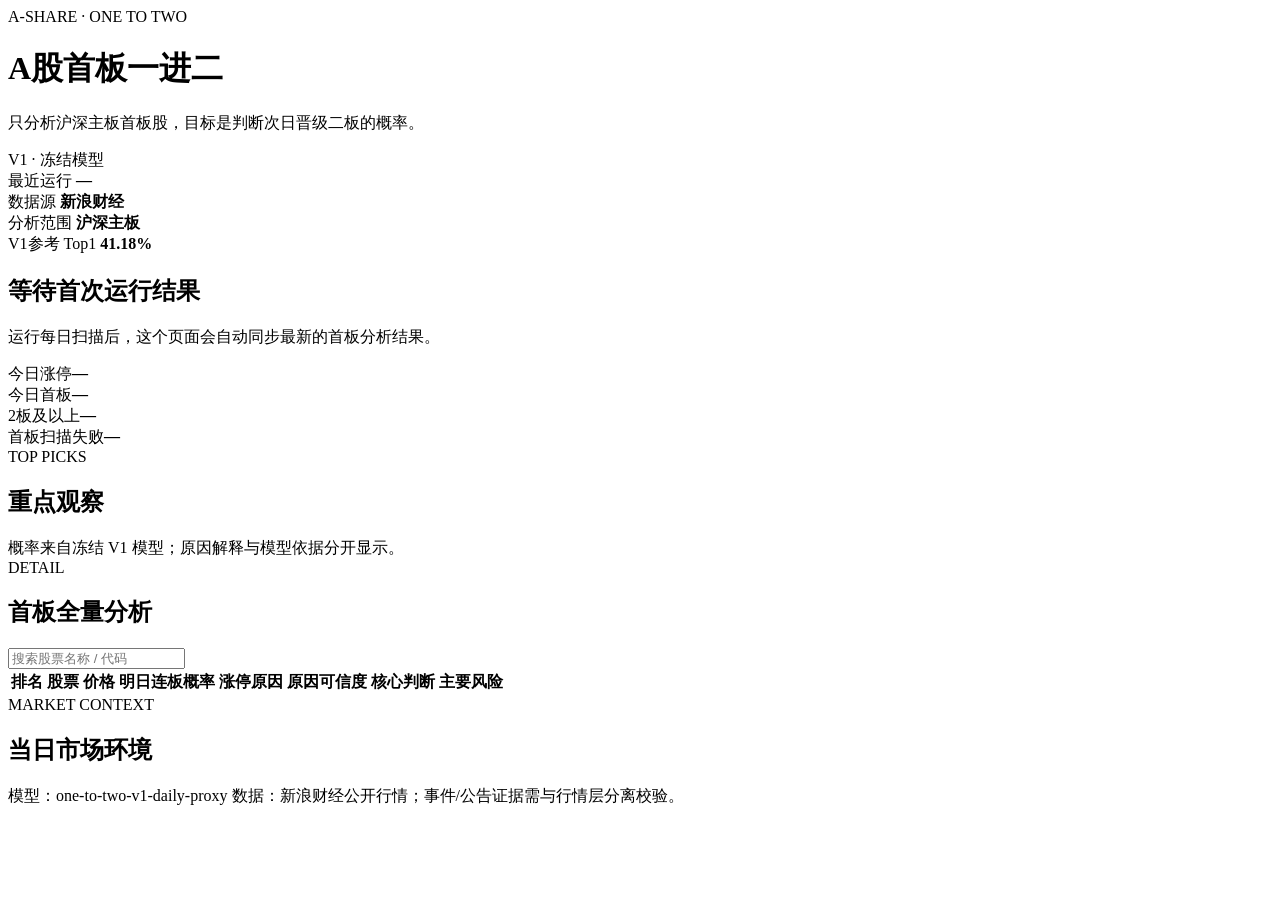
==== docs/index.html @ 429e2495 "feat: add web dashboard docs/index.html" ====
<!doctype html>
<html lang="zh-CN">
<head>
  <meta charset="utf-8" />
  <meta name="viewport" content="width=device-width, initial-scale=1" />
  <title>A股首板一进二 · 每日预测</title>
  <link rel="stylesheet" href="./styles.css" />
</head>
<body>
  <div class="shell">
    <header class="topbar">
      <div>
        <div class="eyebrow">A-SHARE · ONE TO TWO</div>
        <h1>A股首板一进二</h1>
        <p class="sub">只分析沪深主板首板股，目标是判断次日晋级二板的概率。</p>
      </div>
      <div class="model-badge" id="modelBadge">V1 · 冻结模型</div>
    </header>

    <section class="status-card" id="statusCard">
      <div>
        <span class="label">最近运行</span>
        <strong id="runDate">—</strong>
      </div>
      <div>
        <span class="label">数据源</span>
        <strong id="dataSource">新浪财经</strong>
      </div>
      <div>
        <span class="label">分析范围</span>
        <strong>沪深主板</strong>
      </div>
      <div>
        <span class="label">V1参考 Top1</span>
        <strong>41.18%</strong>
      </div>
    </section>

    <div id="emptyState" class="empty hidden">
      <h2>等待首次运行结果</h2>
      <p>运行每日扫描后，这个页面会自动同步最新的首板分析结果。</p>
    </div>

    <main id="content" class="hidden">
      <section class="stats-grid">
        <article class="stat"><span>今日涨停</span><strong id="ztCount">—</strong></article>
        <article class="stat"><span>今日首板</span><strong id="firstCount">—</strong></article>
        <article class="stat"><span>2板及以上</span><strong id="twoPlusCount">—</strong></article>
        <article class="stat"><span>首板扫描失败</span><strong id="failedCount">—</strong></article>
      </section>

      <section class="section-head">
        <div>
          <div class="eyebrow">TOP PICKS</div>
          <h2>重点观察</h2>
        </div>
        <div class="hint">概率来自冻结 V1 模型；原因解释与模型依据分开显示。</div>
      </section>
      <section id="topList" class="cards"></section>

      <section class="section-head">
        <div>
          <div class="eyebrow">DETAIL</div>
          <h2>首板全量分析</h2>
        </div>
        <input id="searchBox" class="search" type="search" placeholder="搜索股票名称 / 代码" />
      </section>
      <section class="table-wrap">
        <table>
          <thead>
            <tr>
              <th>排名</th>
              <th>股票</th>
              <th>价格</th>
              <th>明日连板概率</th>
              <th>涨停原因</th>
              <th>原因可信度</th>
              <th>核心判断</th>
              <th>主要风险</th>
            </tr>
          </thead>
          <tbody id="tableBody"></tbody>
        </table>
      </section>

      <section class="section-head market-head">
        <div>
          <div class="eyebrow">MARKET CONTEXT</div>
          <h2>当日市场环境</h2>
        </div>
      </section>
      <section class="market-grid" id="marketGrid"></section>

      <footer>
        <span id="footerModel">模型：one-to-two-v1-daily-proxy</span>
        <span>数据：新浪财经公开行情；事件/公告证据需与行情层分离校验。</span>
      </footer>
    </main>
  </div>
  <script src="./app.js"></script>
</body>
</html>
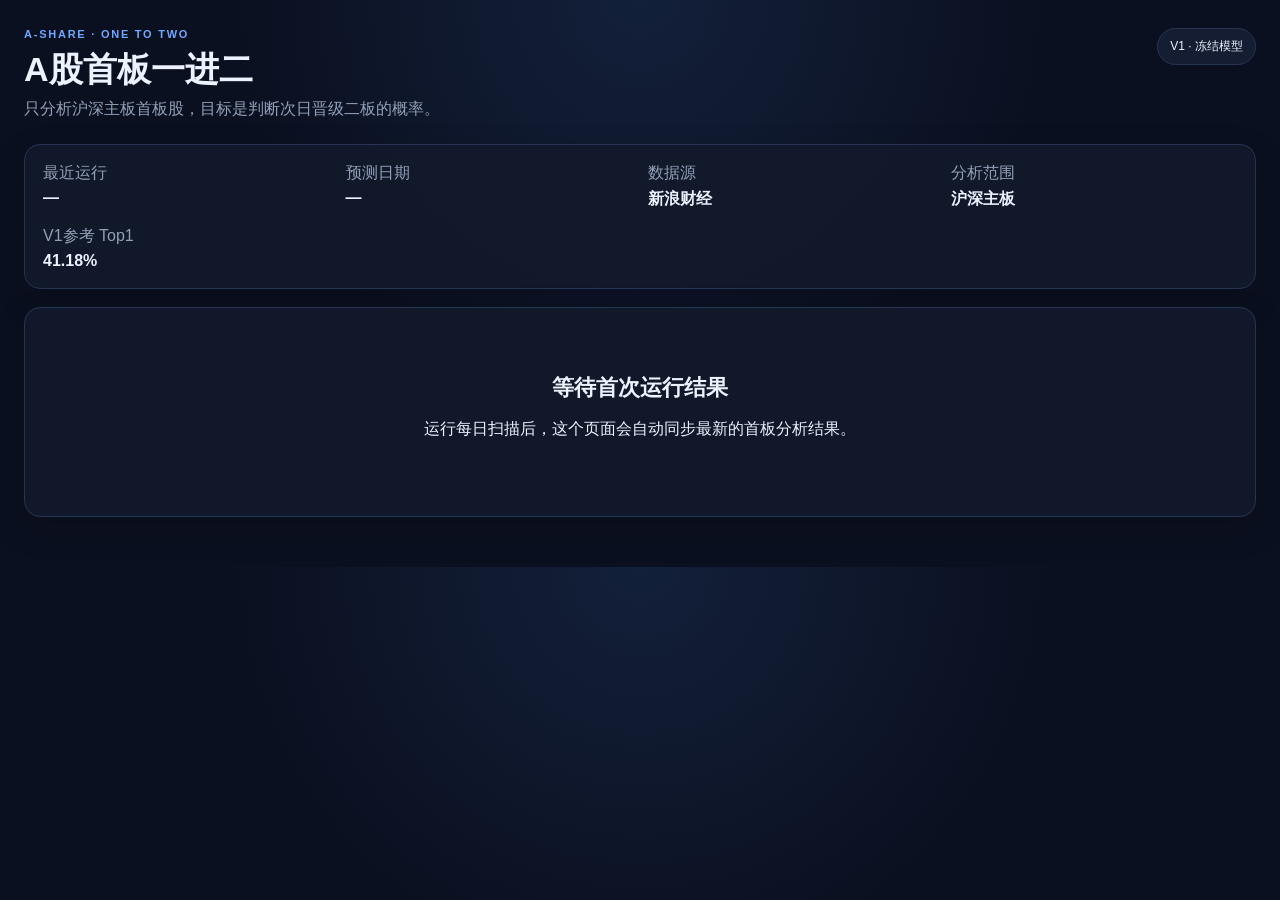
==== commit 8b7b6395: "ui: distinguish analysis date and prediction date" ====
--- a/docs/index.html
+++ b/docs/index.html
@@ -21,6 +21,10 @@
       <div>
         <span class="label">最近运行</span>
         <strong id="runDate">—</strong>
+      </div>
+      <div>
+        <span class="label">预测日期</span>
+        <strong id="predictionDate">—</strong>
       </div>
       <div>
         <span class="label">数据源</span>
--- a/docs/styles.css
+++ b/docs/styles.css
@@ -0,0 +1,86 @@
+:root {
+  --bg: #0b1020;
+  --panel: #121a2b;
+  --panel2: #172238;
+  --line: #273553;
+  --text: #edf2ff;
+  --muted: #93a0b8;
+  --accent: #6ea8fe;
+  --good: #49d89b;
+  --warn: #f4bf5f;
+  --bad: #f07a8a;
+}
+* { box-sizing: border-box; }
+body {
+  margin: 0;
+  font-family: -apple-system,BlinkMacSystemFont,"Segoe UI","PingFang SC","Microsoft YaHei",sans-serif;
+  background: radial-gradient(circle at top, #13203a 0, var(--bg) 48%);
+  color: var(--text);
+}
+.shell { max-width: 1450px; margin: 0 auto; padding: 28px 24px 50px; }
+.topbar { display:flex; justify-content:space-between; gap:24px; align-items:flex-start; margin-bottom:24px; }
+.eyebrow { color:var(--accent); font-size:11px; letter-spacing:.16em; font-weight:800; }
+h1 { margin:7px 0 6px; font-size:34px; }
+h2 { margin:5px 0 0; font-size:22px; }
+.sub,.hint,footer,.label { color:var(--muted); }
+.sub { margin:0; }
+.model-badge { border:1px solid var(--line); background:rgba(23,34,56,.75); padding:9px 12px; border-radius:999px; font-size:12px; white-space:nowrap; }
+.status-card,.stat,.card,.market-item,.table-wrap,.empty { background:rgba(18,26,43,.88); border:1px solid var(--line); border-radius:16px; box-shadow:0 12px 35px rgba(0,0,0,.16); }
+.status-card { display:grid; grid-template-columns:repeat(4,1fr); gap:16px; padding:18px; margin-bottom:18px; }
+.status-card strong { display:block; margin-top:5px; font-size:16px; }
+.stats-grid { display:grid; grid-template-columns:repeat(4,1fr); gap:14px; margin-bottom:34px; }
+.stat { padding:17px 18px; }
+.stat span { color:var(--muted); font-size:13px; }
+.stat strong { display:block; margin-top:9px; font-size:28px; }
+.section-head { display:flex; justify-content:space-between; align-items:end; gap:18px; margin:22px 0 14px; }
+.cards { display:grid; grid-template-columns:repeat(3,1fr); gap:16px; }
+.card { padding:18px; }
+.card-top { display:flex; justify-content:space-between; gap:12px; }
+.rank { color:var(--accent); font-weight:800; }
+.stock { font-size:20px; font-weight:800; }
+.code { color:var(--muted); font-size:12px; margin-left:7px; }
+.prob { font-size:28px; font-weight:900; }
+.prob-label { font-size:11px; color:var(--muted); text-align:right; }
+.progress { height:7px; background:#24314b; border-radius:99px; overflow:hidden; margin:12px 0 15px; }
+.progress > div { height:100%; background:var(--good); }
+.block { margin-top:12px; }
+.block-title { font-size:12px; color:var(--muted); margin-bottom:5px; }
+.block-text { line-height:1.7; font-size:13px; }
+.chips { display:flex; flex-wrap:wrap; gap:6px; margin-top:9px; }
+.chip { background:#1d2b46; border:1px solid #2a3c61; border-radius:999px; padding:5px 8px; font-size:11px; color:#cbd7ec; }
+.search { width:290px; max-width:45vw; background:#121a2b; color:var(--text); border:1px solid var(--line); padding:10px 12px; border-radius:10px; outline:none; }
+.table-wrap { overflow:auto; }
+table { width:100%; border-collapse:collapse; min-width:1120px; }
+th,td { padding:13px 14px; border-bottom:1px solid rgba(39,53,83,.7); text-align:left; vertical-align:top; font-size:12px; }
+th { color:var(--muted); font-weight:700; position:sticky; top:0; background:#121a2b; }
+td strong { font-size:13px; }
+.reason { max-width:300px; line-height:1.6; }
+.conf-high { color:var(--good); }
+.conf-mid { color:var(--warn); }
+.conf-low { color:var(--bad); }
+.market-grid { display:grid; grid-template-columns:repeat(6,1fr); gap:12px; }
+.market-item { padding:15px; }
+.market-item .name { color:var(--muted); font-size:12px; }
+.market-item .value { margin-top:6px; font-size:20px; font-weight:800; }
+.empty { padding:60px 20px; text-align:center; }
+.hidden { display:none !important; }
+footer { display:flex; justify-content:space-between; gap:16px; margin-top:22px; font-size:11px; }
+@media (max-width: 980px) {
+  .cards,.market-grid { grid-template-columns:1fr 1fr; }
+  .status-card,.stats-grid { grid-template-columns:1fr 1fr; }
+}
+@media (max-width: 640px) {
+  .shell { padding:18px 12px 40px; }
+  .topbar,.section-head,footer { flex-direction:column; align-items:flex-start; }
+  .cards,.market-grid,.status-card,.stats-grid { grid-template-columns:1fr; }
+  .search { max-width:100%; width:100%; }
+}
+
+.muted { color: var(--muted); font-size: 11px; margin-top: 4px; }
+.evidence { line-height: 1.55; margin-top: 5px; }
+.evidence-meta { color: var(--muted); margin-right: 6px; font-size: 10px; }
+.evidence a { color: var(--text); text-decoration: none; }
+.evidence a:hover { text-decoration: underline; }
+
+
+.evidence-summary { color: #b9c5d9; margin-top: 4px; line-height: 1.55; font-size: 11px; }
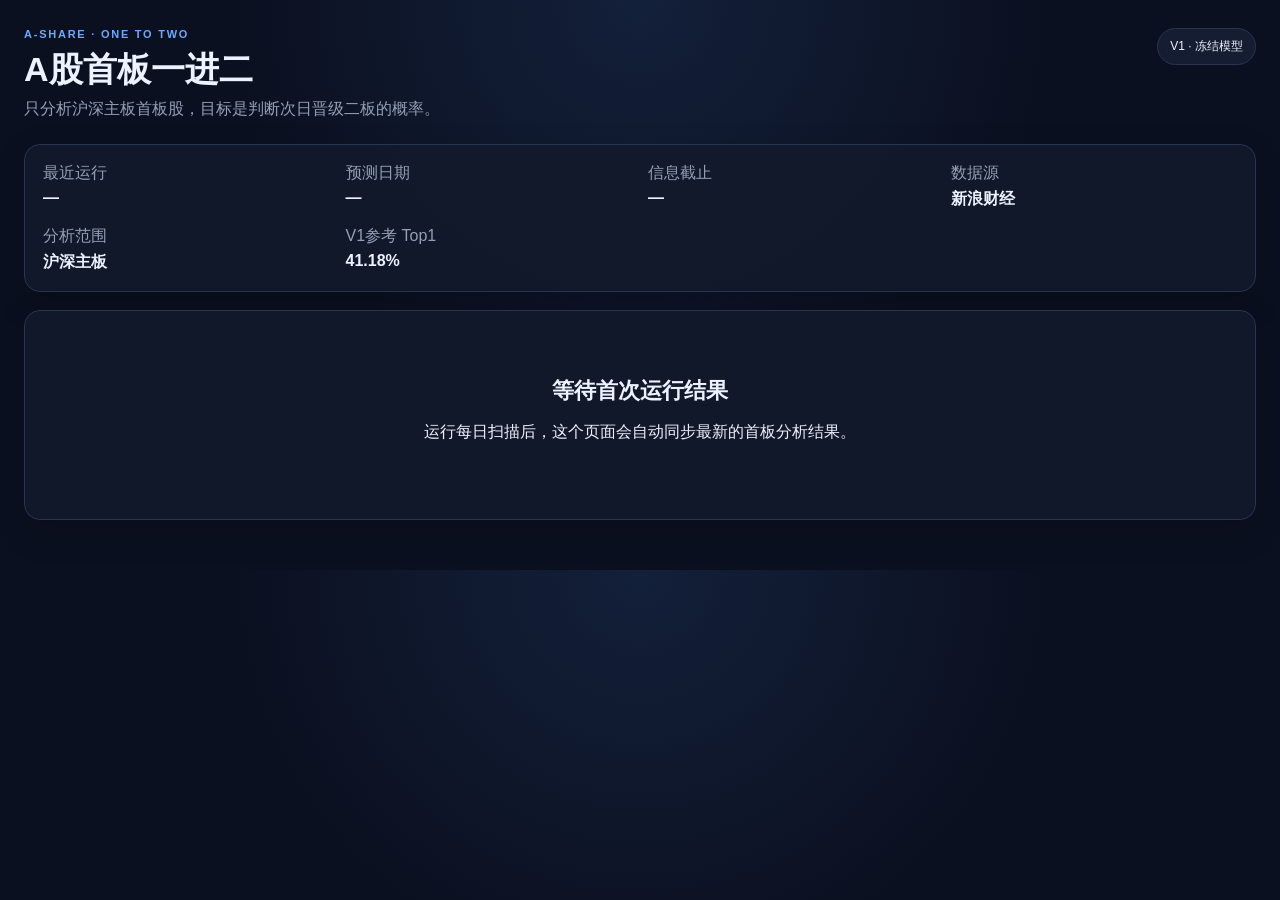
==== commit dabb9f60: "ui: show per-run information cutoff timestamp" ====
--- a/docs/index.html
+++ b/docs/index.html
@@ -25,6 +25,10 @@
       <div>
         <span class="label">预测日期</span>
         <strong id="predictionDate">—</strong>
+      </div>
+      <div>
+        <span class="label">信息截止</span>
+        <strong id="cutoffDate">—</strong>
       </div>
       <div>
         <span class="label">数据源</span>
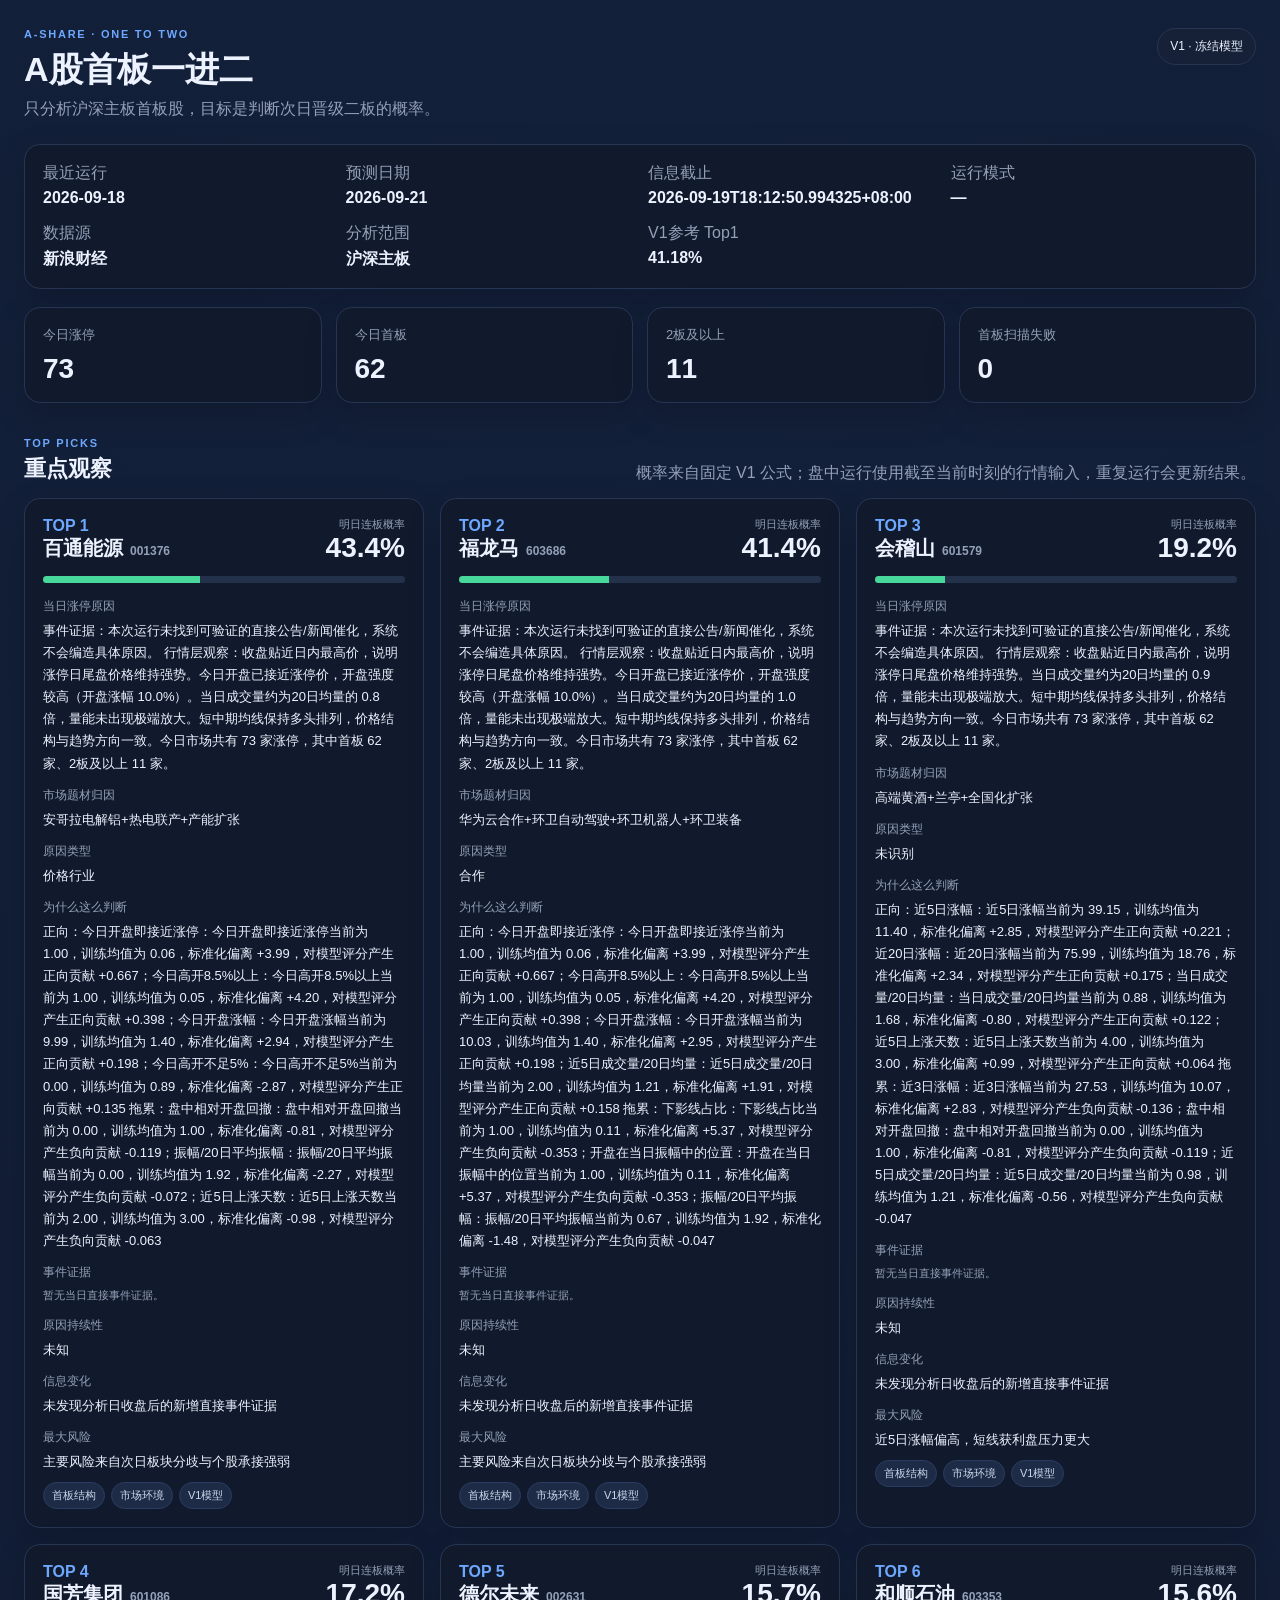
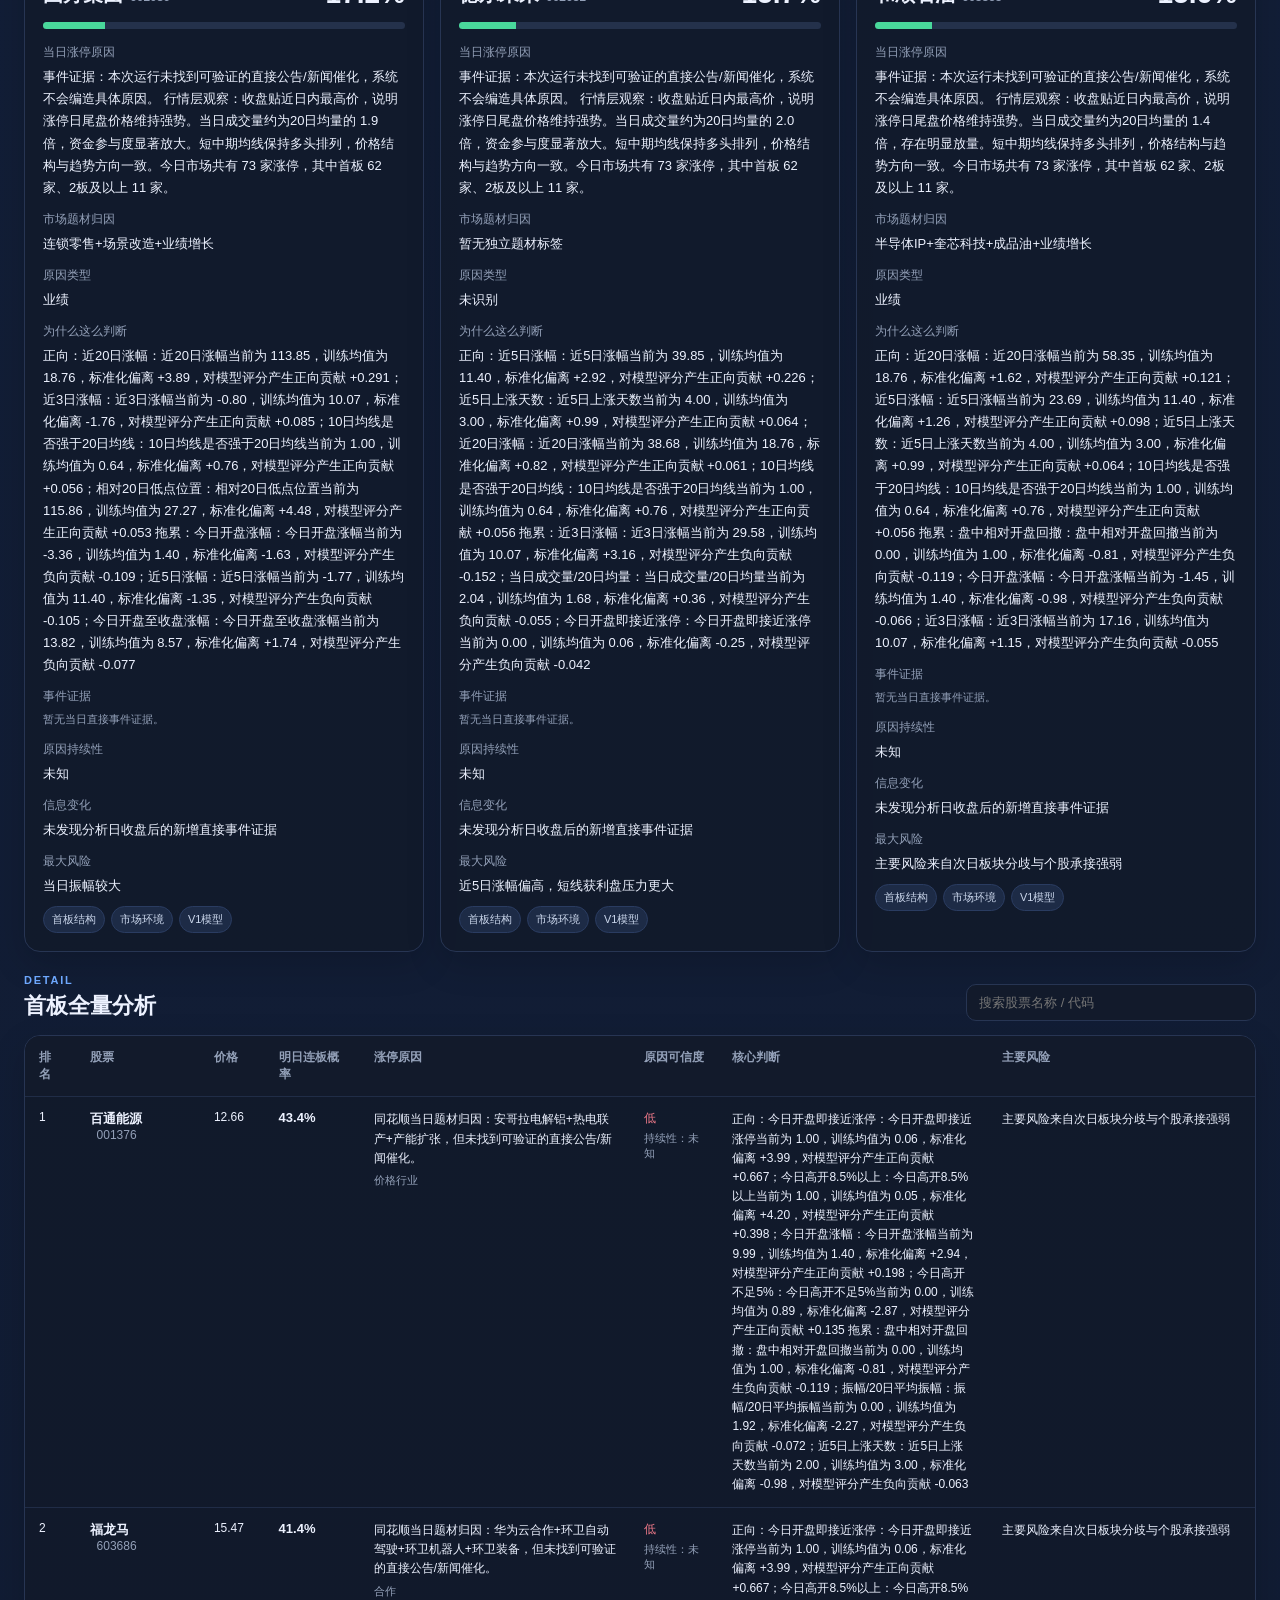
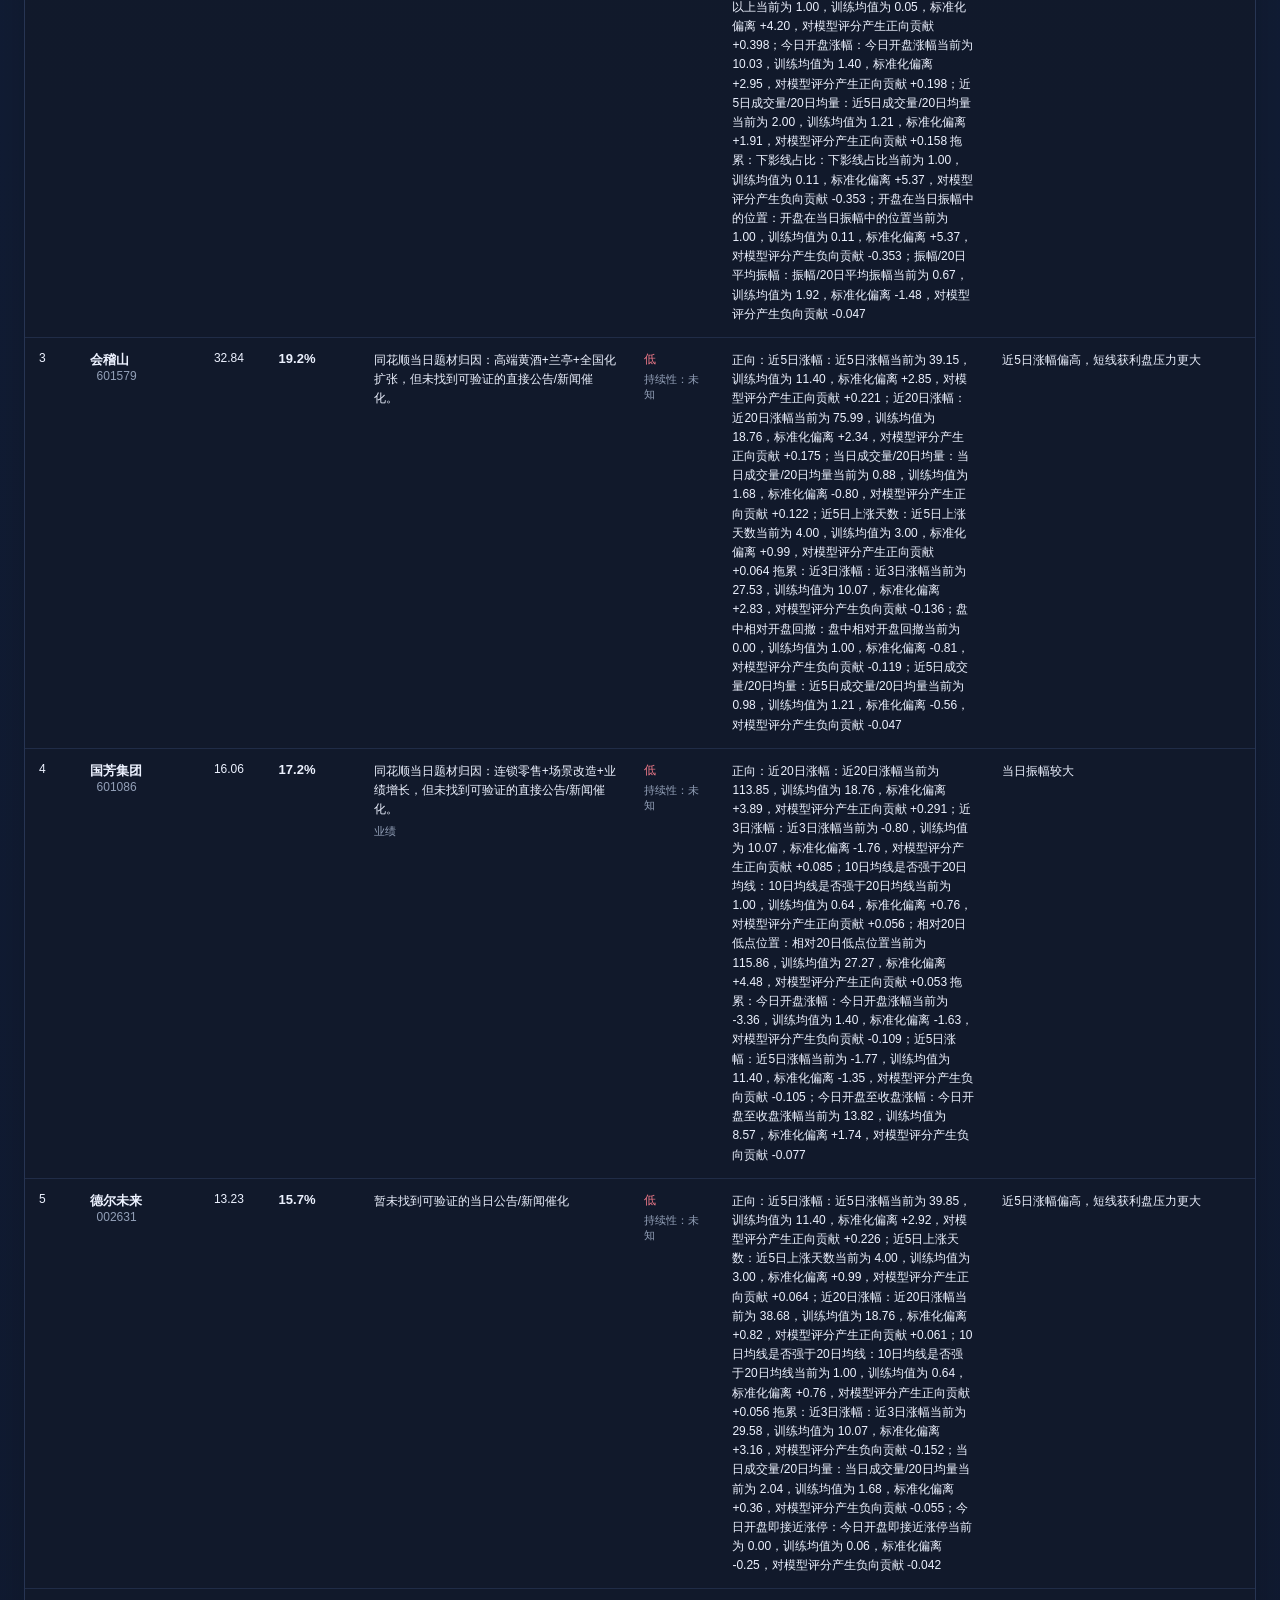
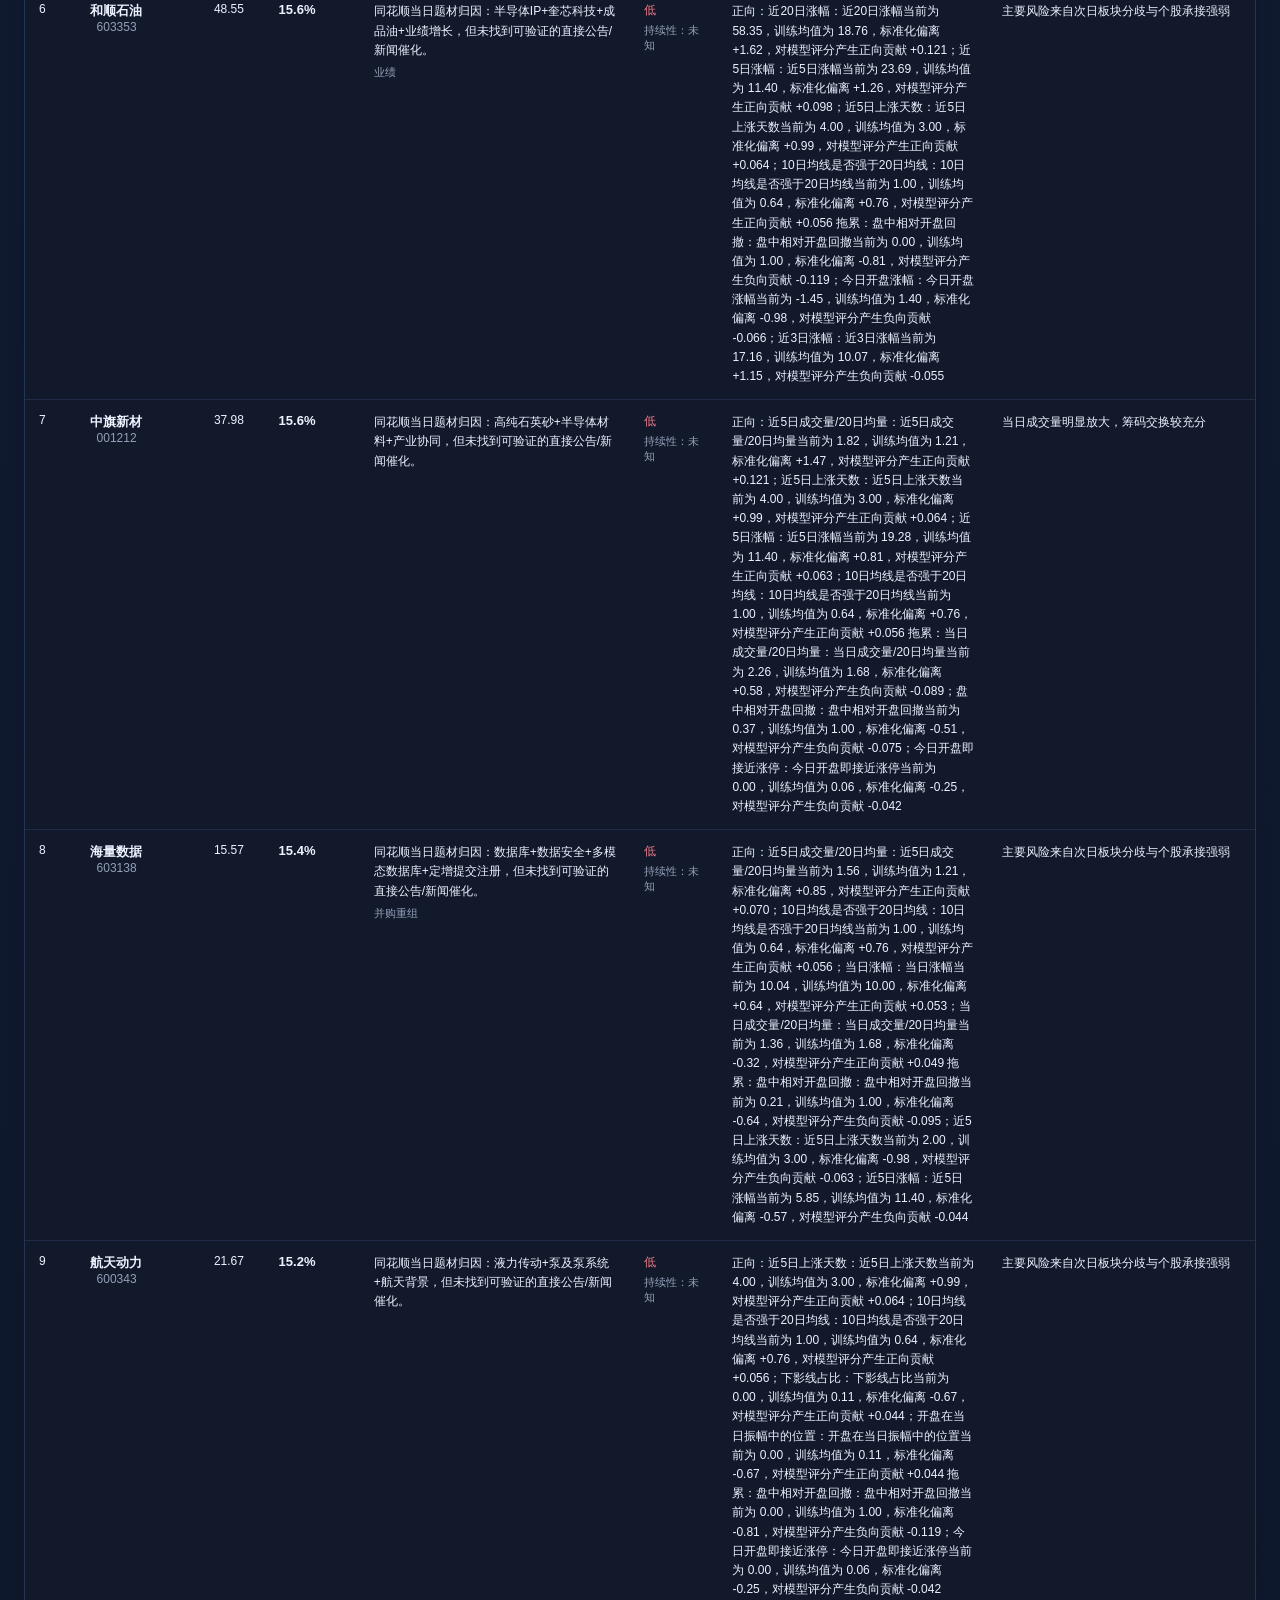
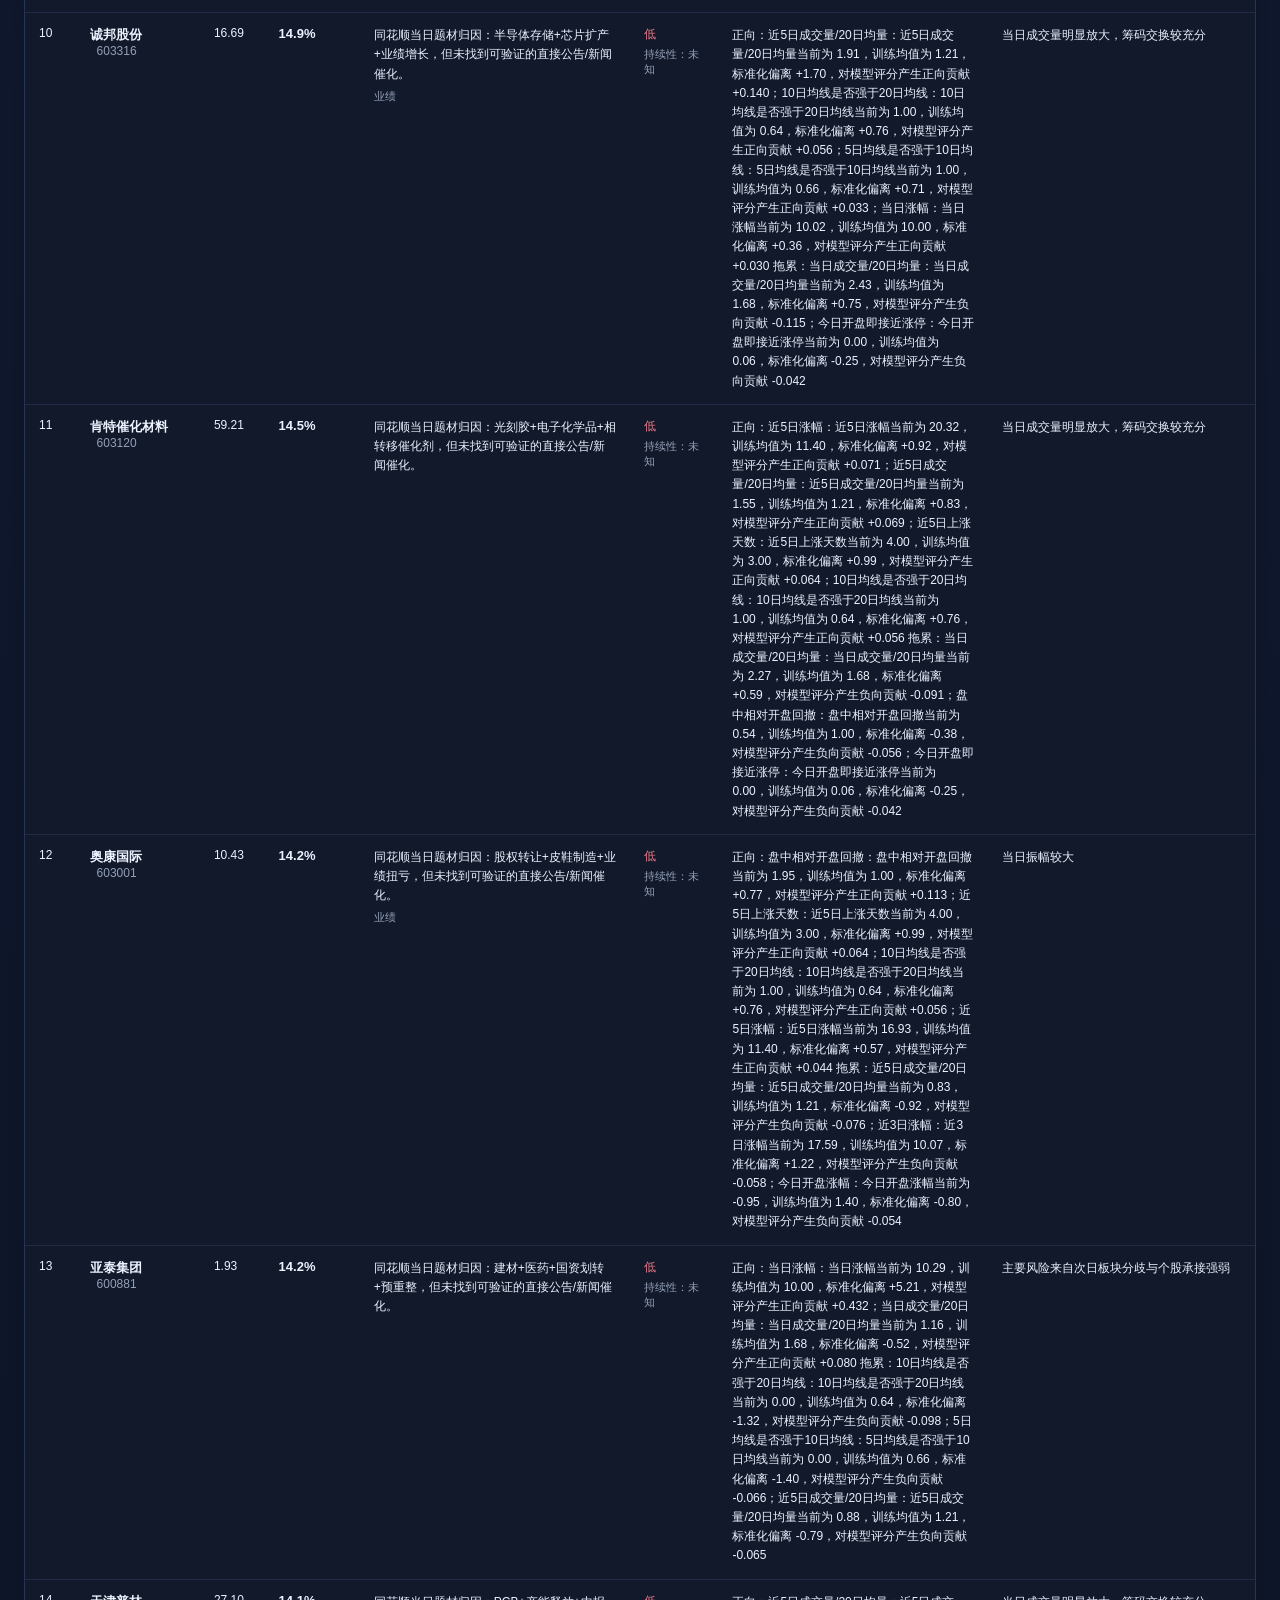
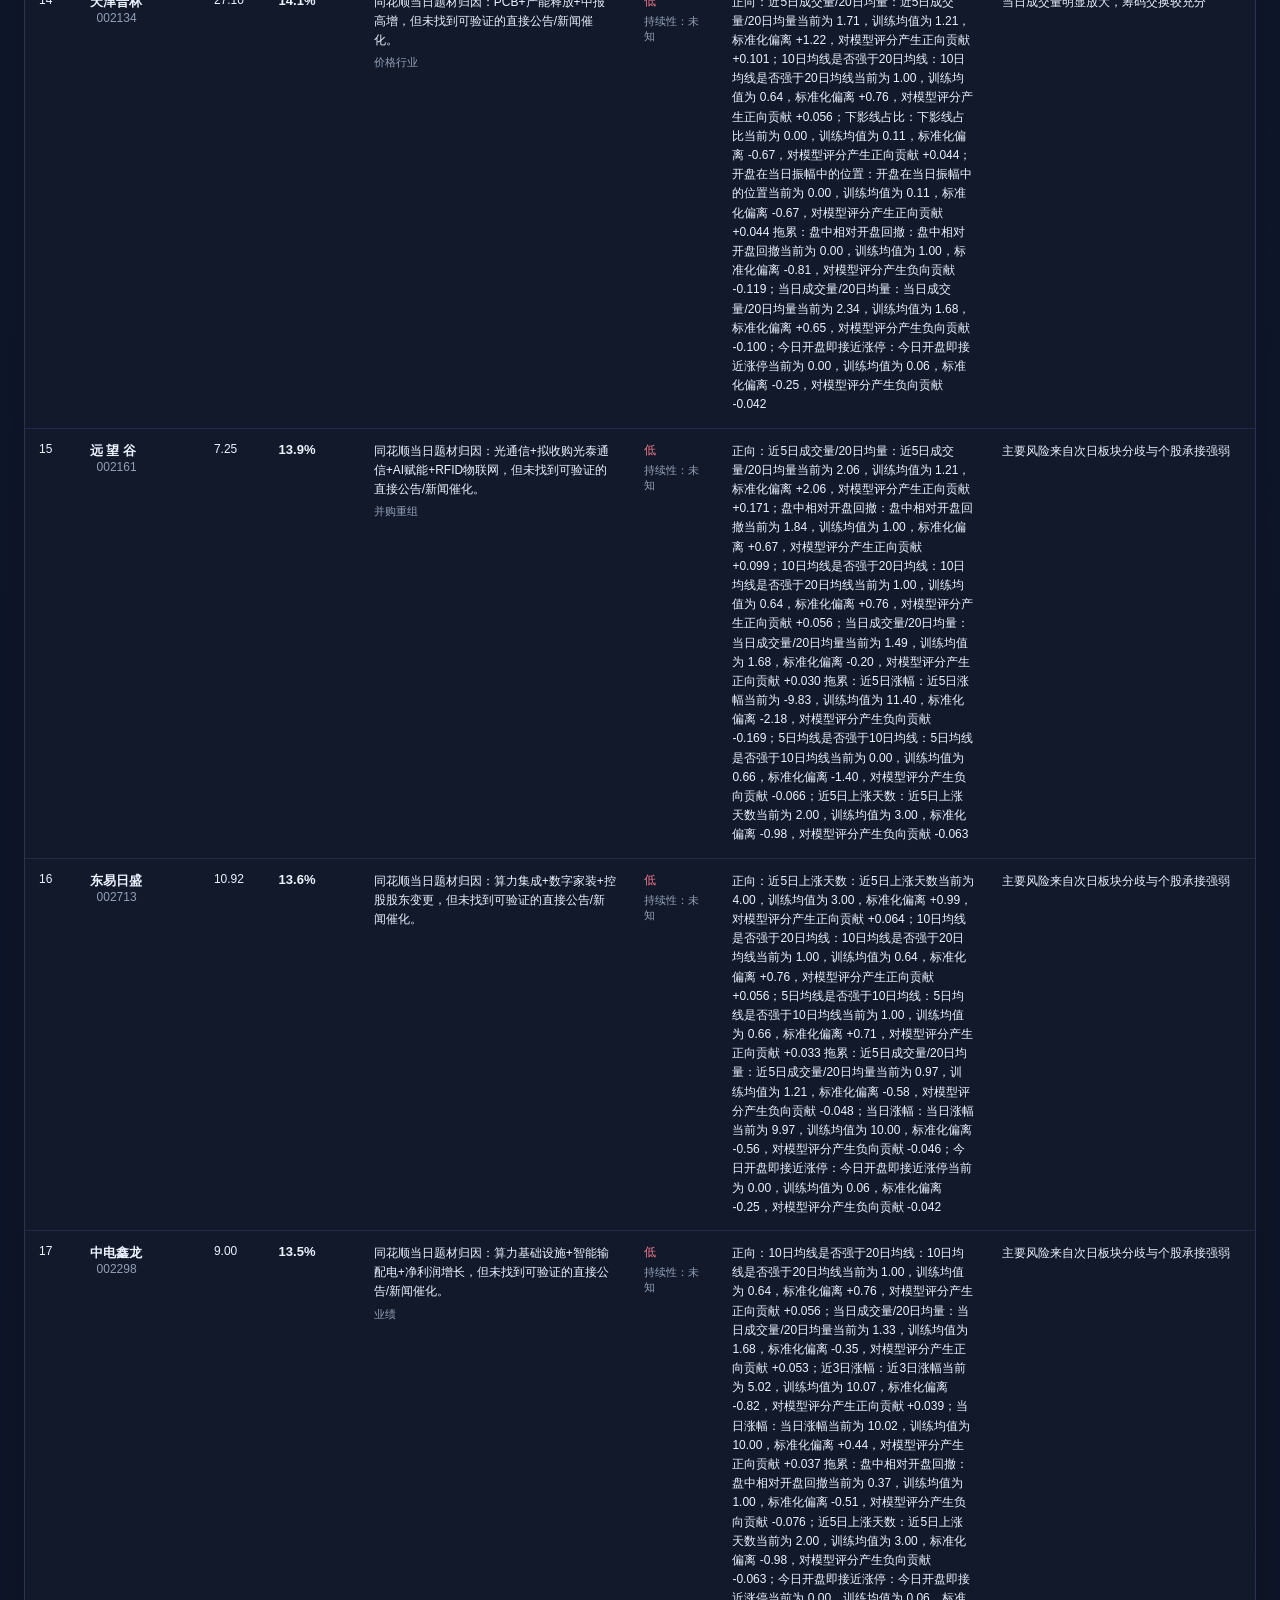
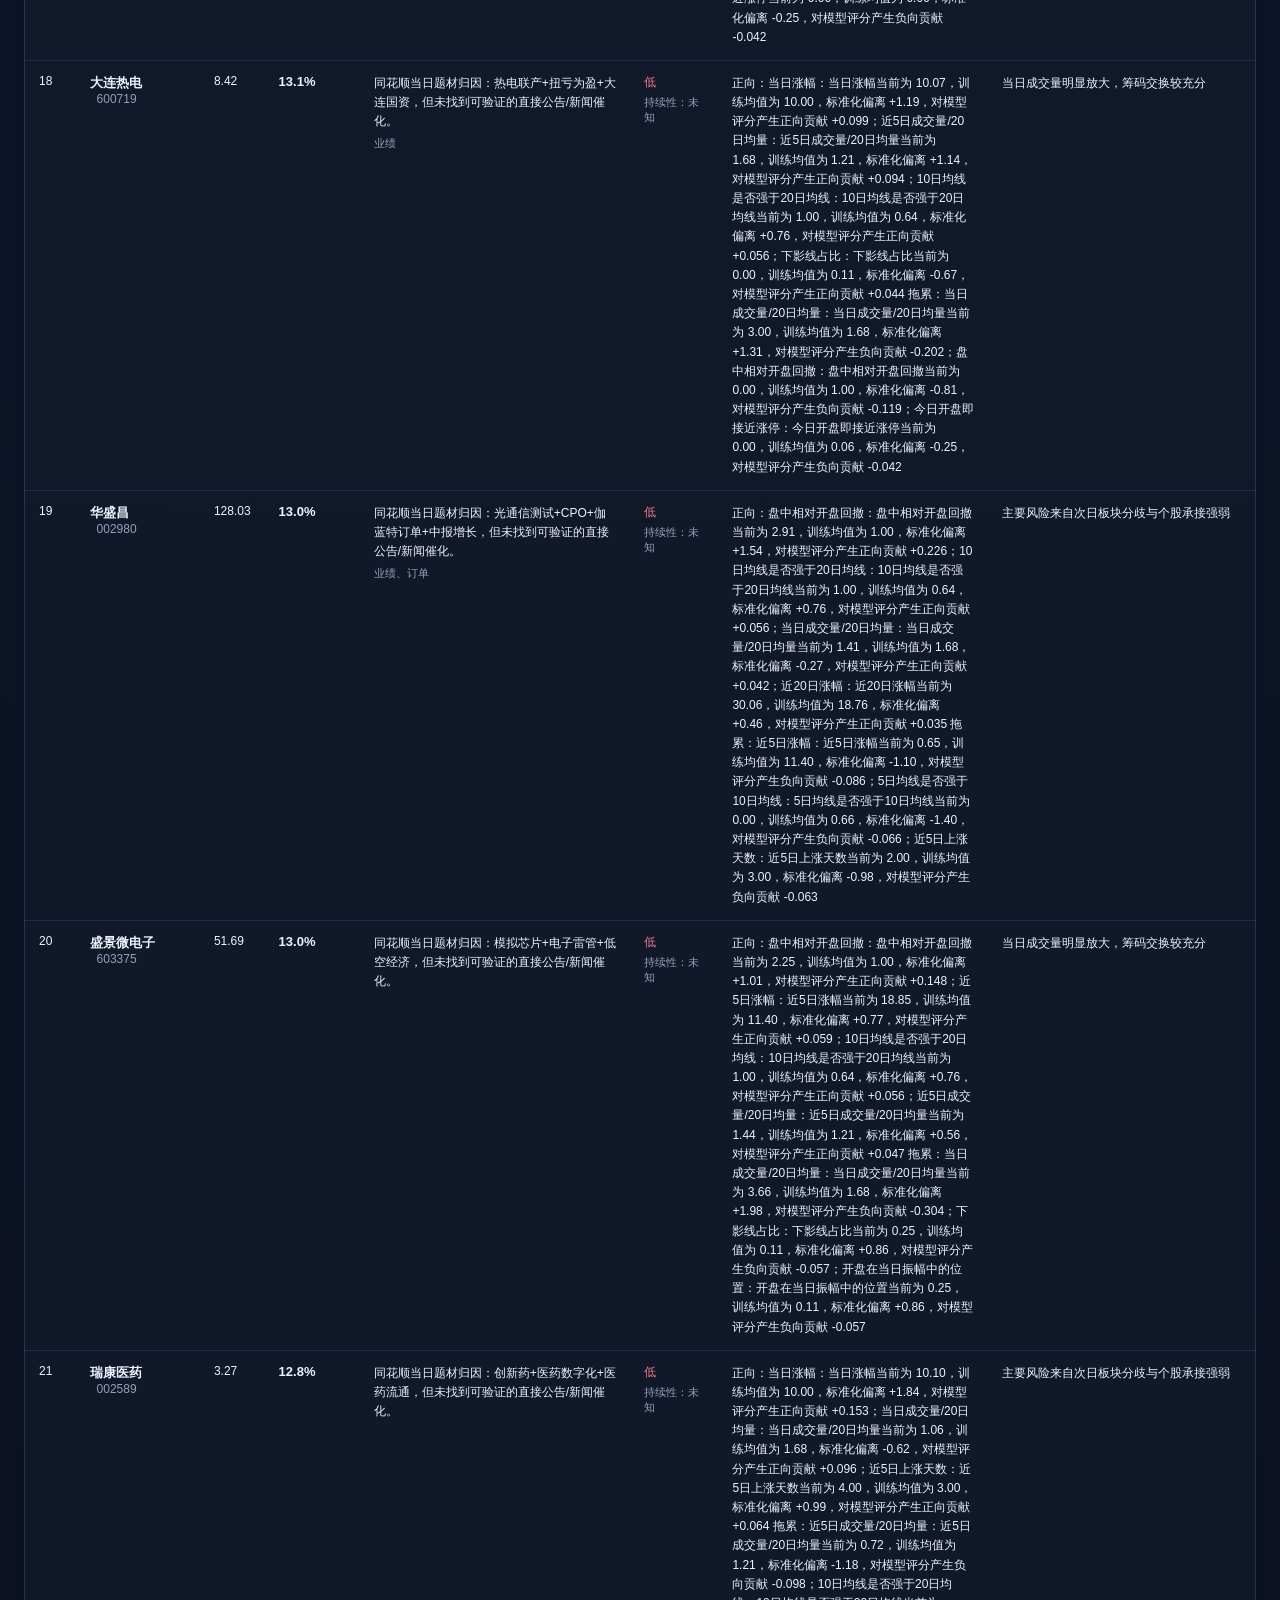
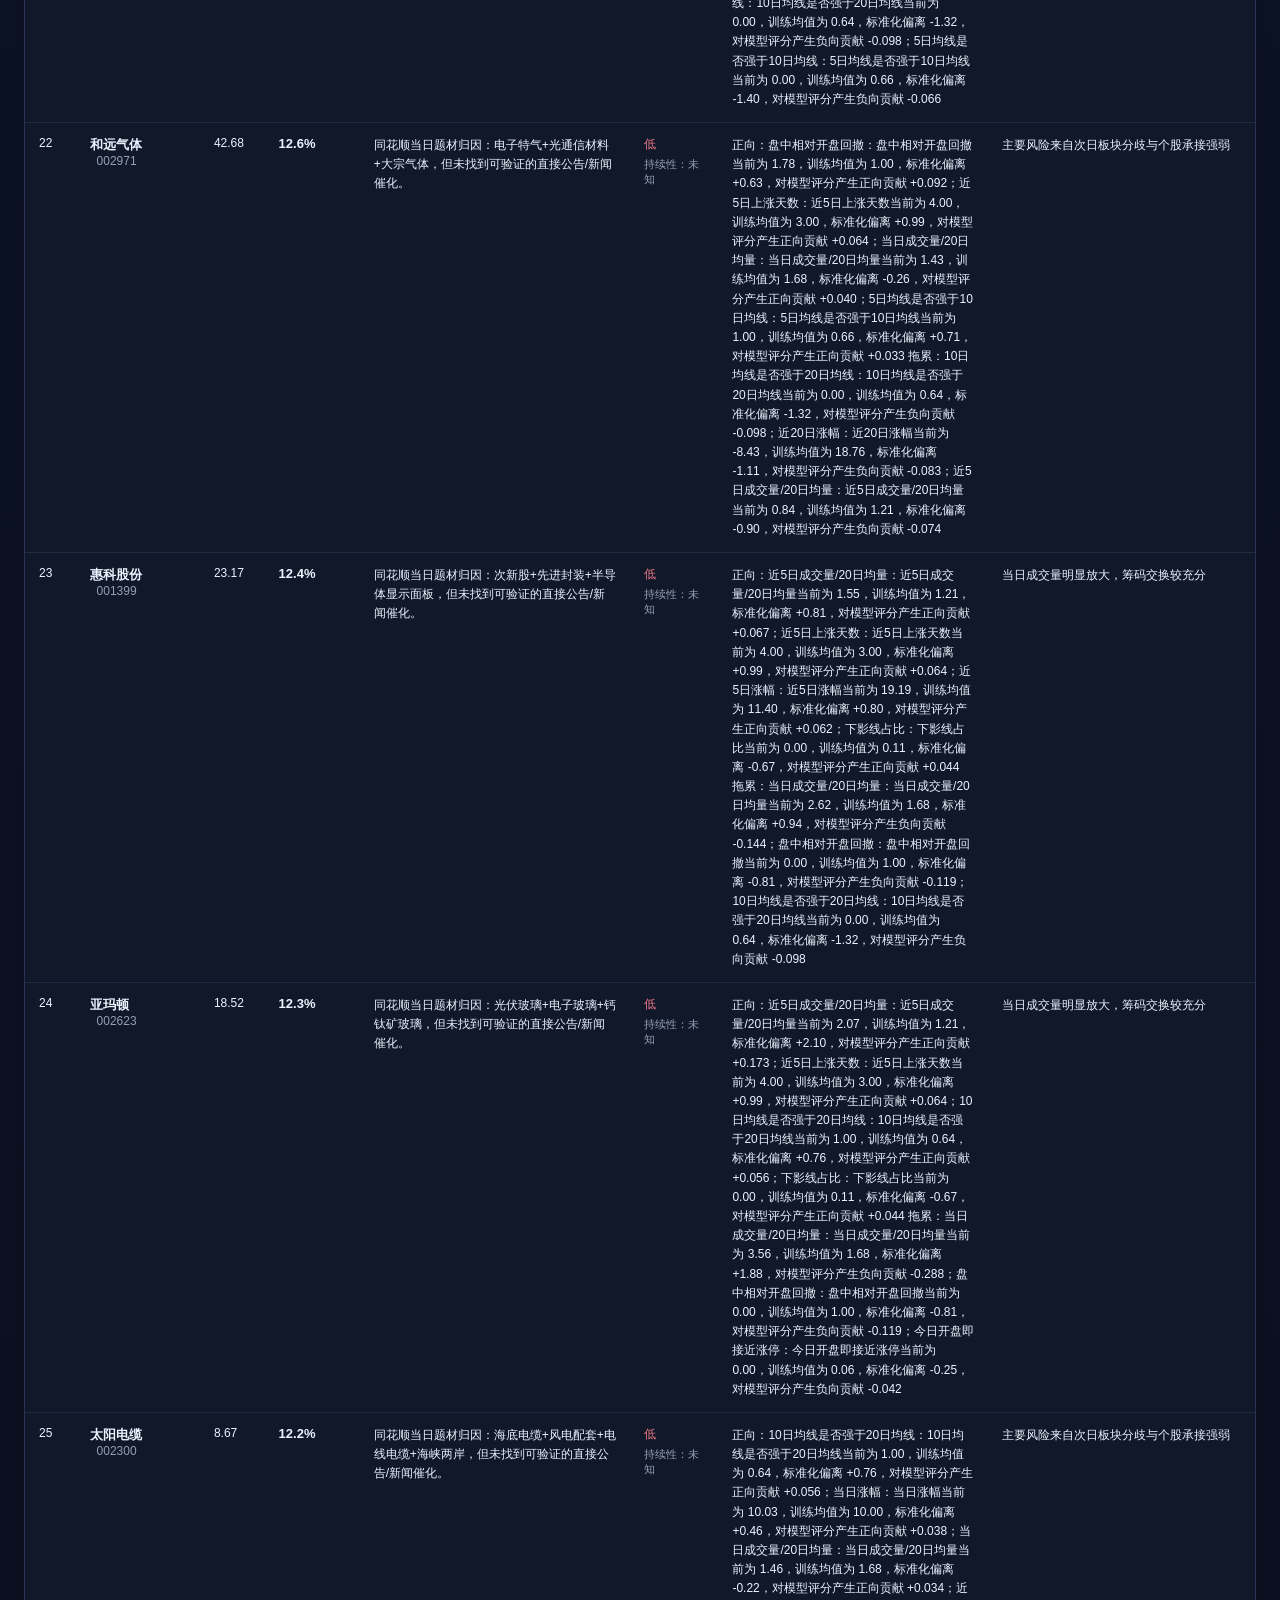
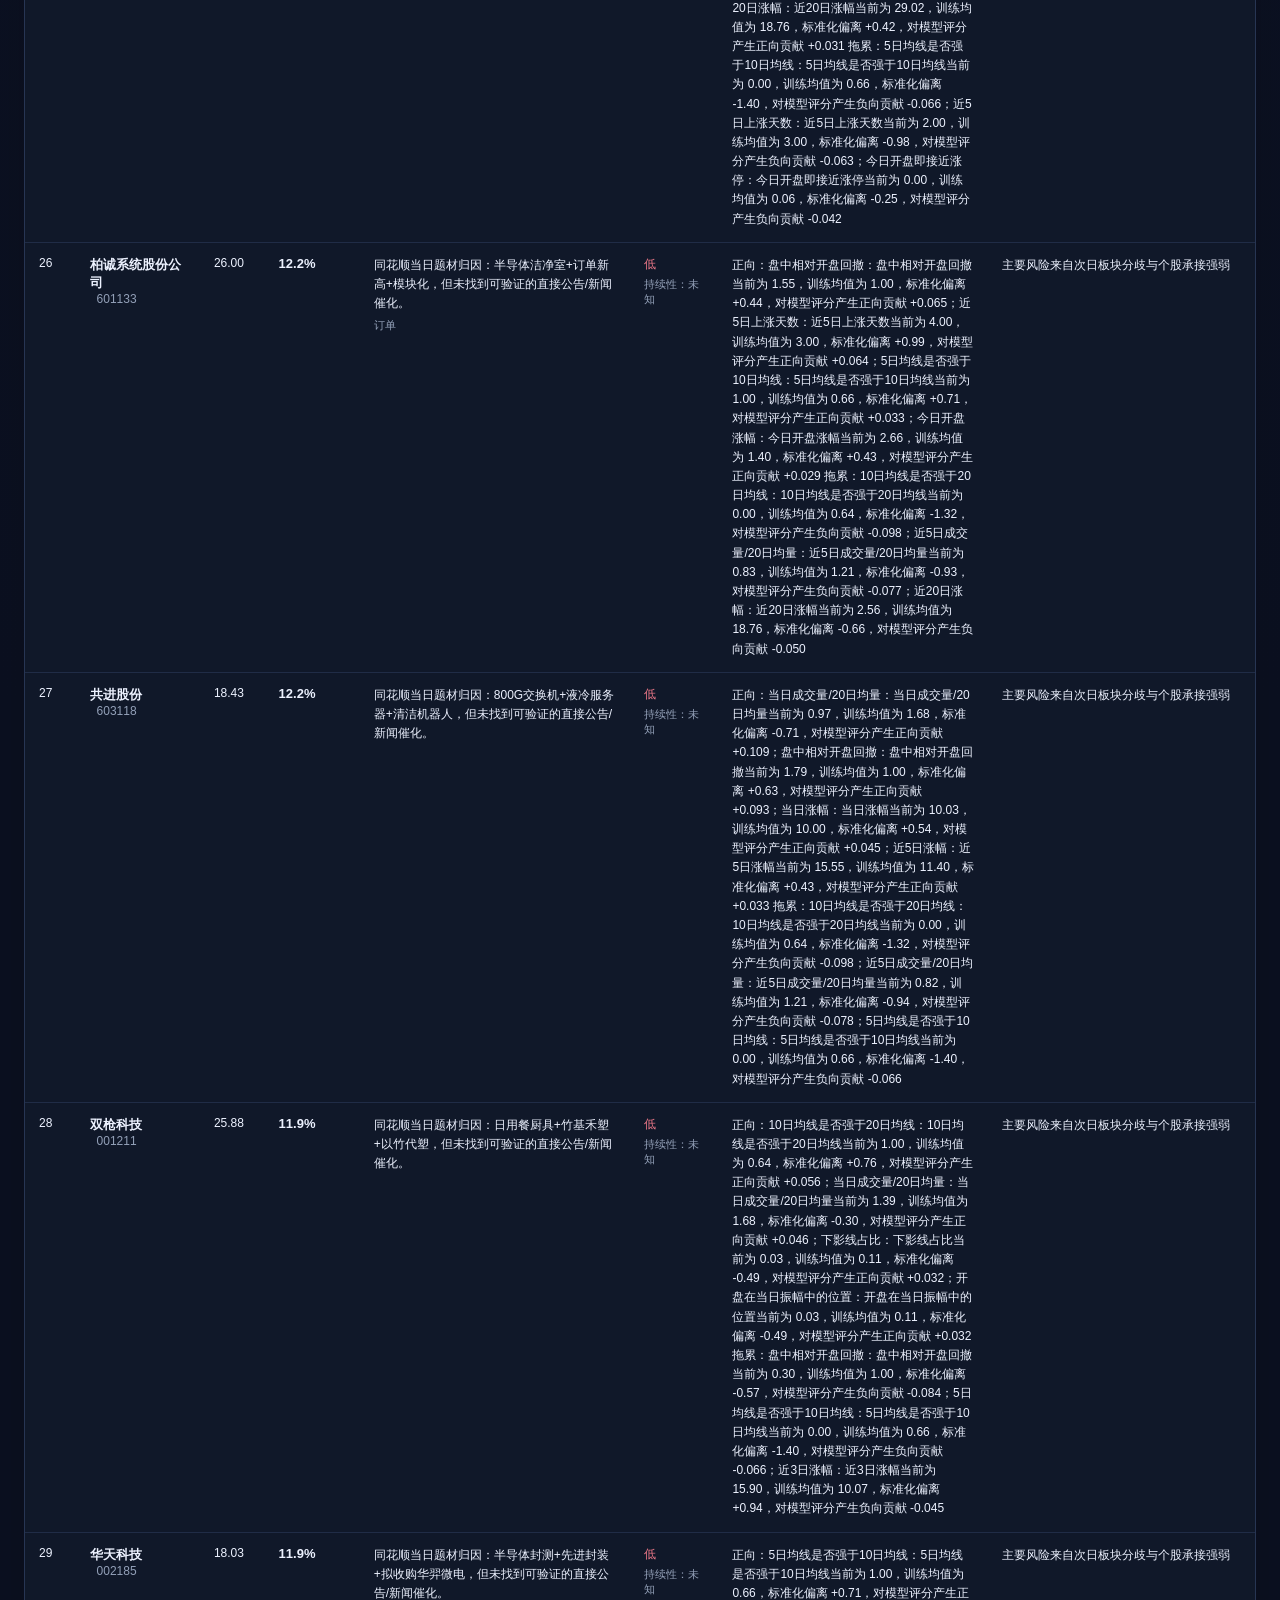
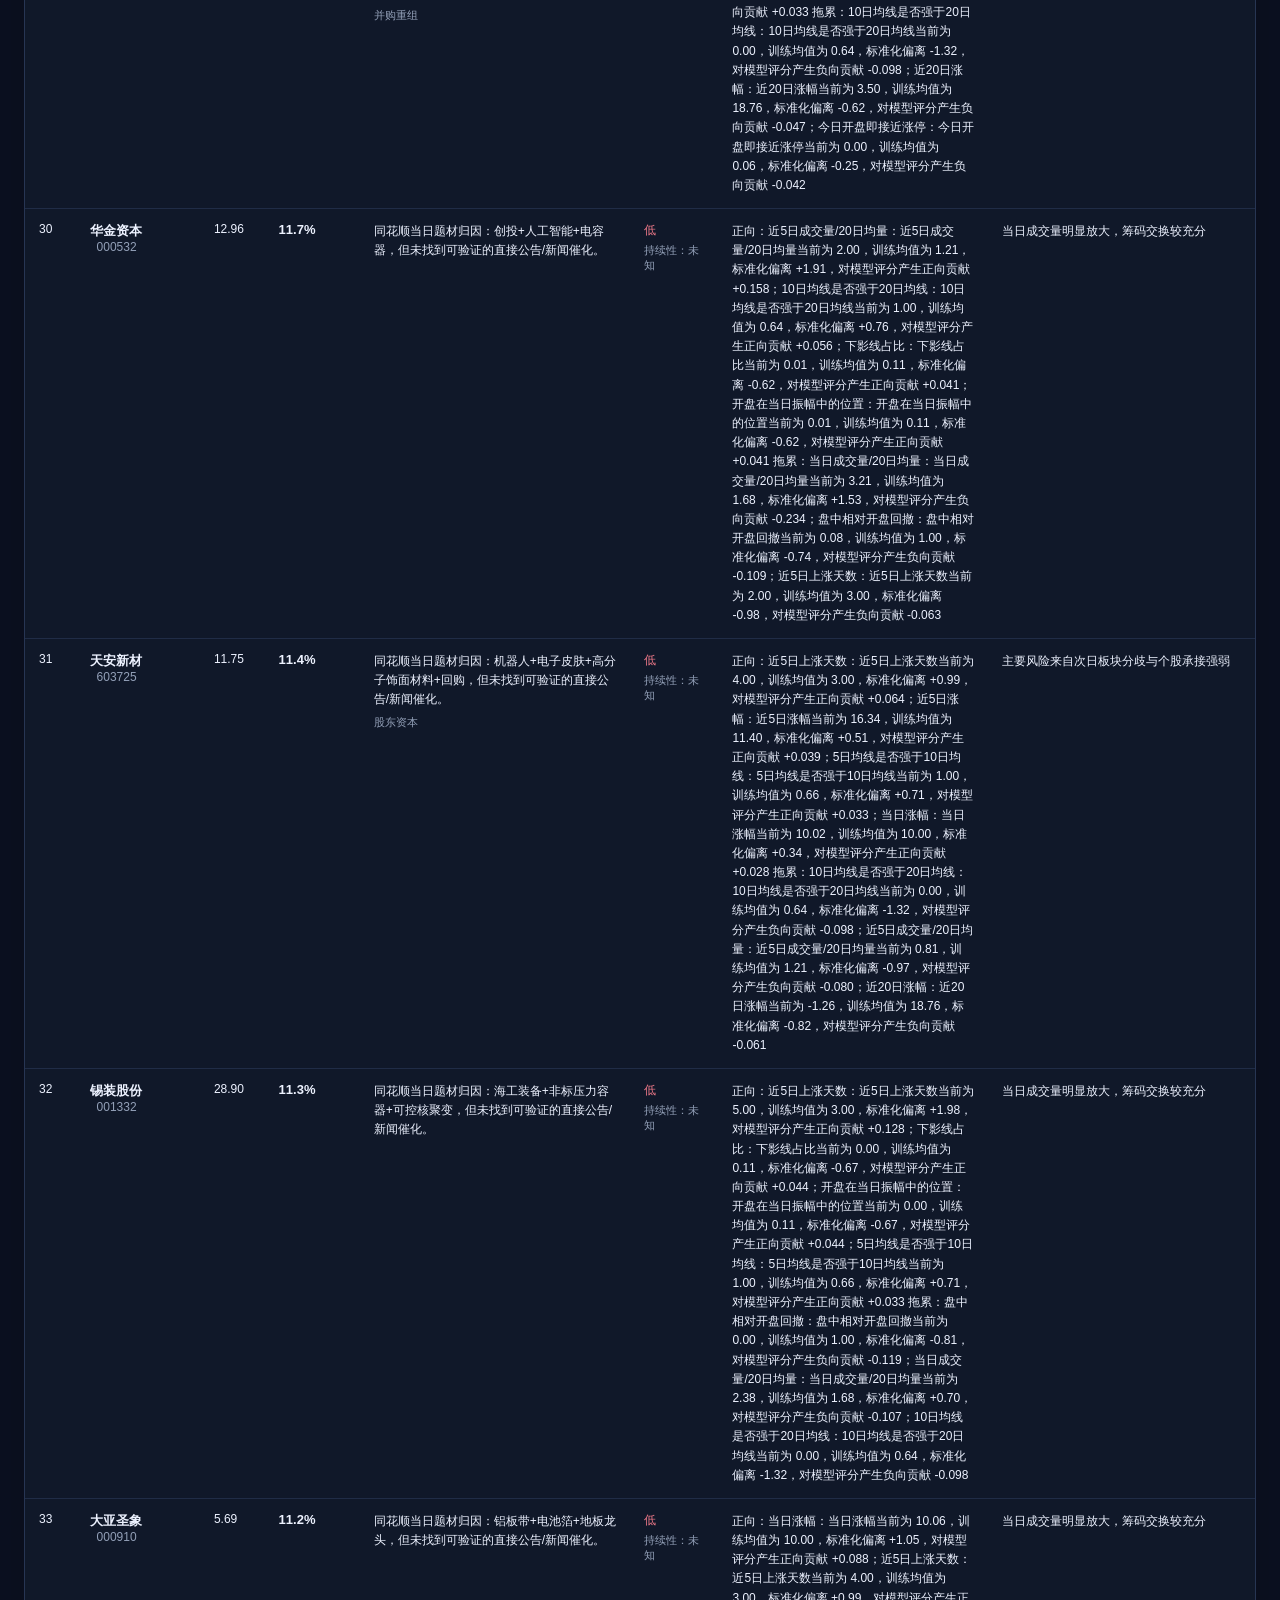
==== commit 7a13d935: "ui: show runtime prediction mode" ====
--- a/docs/index.html
+++ b/docs/index.html
@@ -14,7 +14,7 @@
         <h1>A股首板一进二</h1>
         <p class="sub">只分析沪深主板首板股，目标是判断次日晋级二板的概率。</p>
       </div>
-      <div class="model-badge" id="modelBadge">V1 · 冻结模型</div>
+      <div><div class="model-badge" id="modelBadge">V1 · 冻结模型</div><a id="excelLink" class="excel-link hidden" href="./downloads/latest.xlsx" download>下载本次 Excel 复盘</a></div>
     </header>
 
     <section class="status-card" id="statusCard">
@@ -29,6 +29,10 @@
       <div>
         <span class="label">信息截止</span>
         <strong id="cutoffDate">—</strong>
+      </div>
+      <div>
+        <span class="label">运行模式</span>
+        <strong id="runMode">—</strong>
       </div>
       <div>
         <span class="label">数据源</span>
@@ -62,7 +66,7 @@
           <div class="eyebrow">TOP PICKS</div>
           <h2>重点观察</h2>
         </div>
-        <div class="hint">概率来自冻结 V1 模型；原因解释与模型依据分开显示。</div>
+        <div class="hint">概率来自固定 V1 公式；盘中运行使用截至当前时刻的行情输入，重复运行会更新结果。</div>
       </section>
       <section id="topList" class="cards"></section>
 
--- a/docs/styles.css
+++ b/docs/styles.css
@@ -84,3 +84,6 @@
 
 
 .evidence-summary { color: #b9c5d9; margin-top: 4px; line-height: 1.55; font-size: 11px; }
+
+.excel-link { display:inline-block; margin-top:8px; color:var(--text); text-decoration:none; font-size:12px; border:1px solid var(--line); background:rgba(23,34,56,.75); padding:8px 10px; border-radius:9px; }
+.excel-link:hover { text-decoration:underline; }
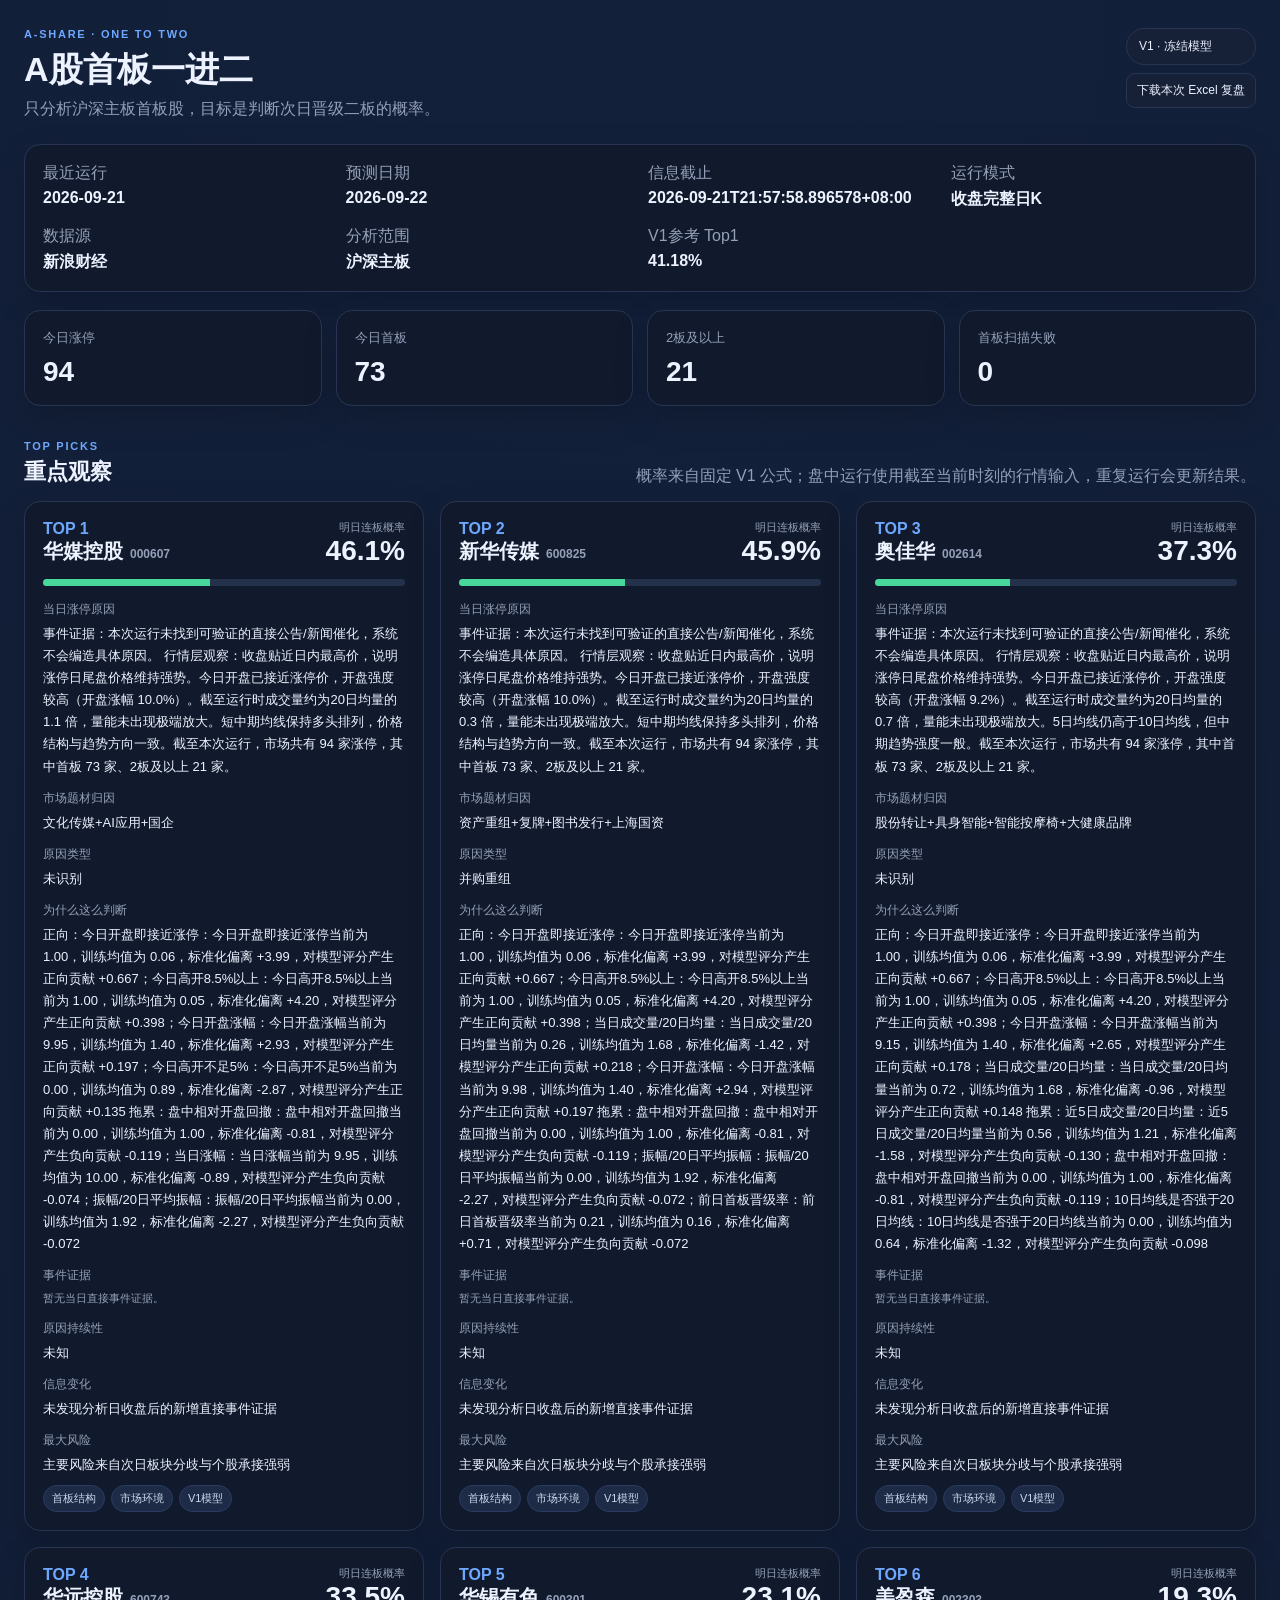
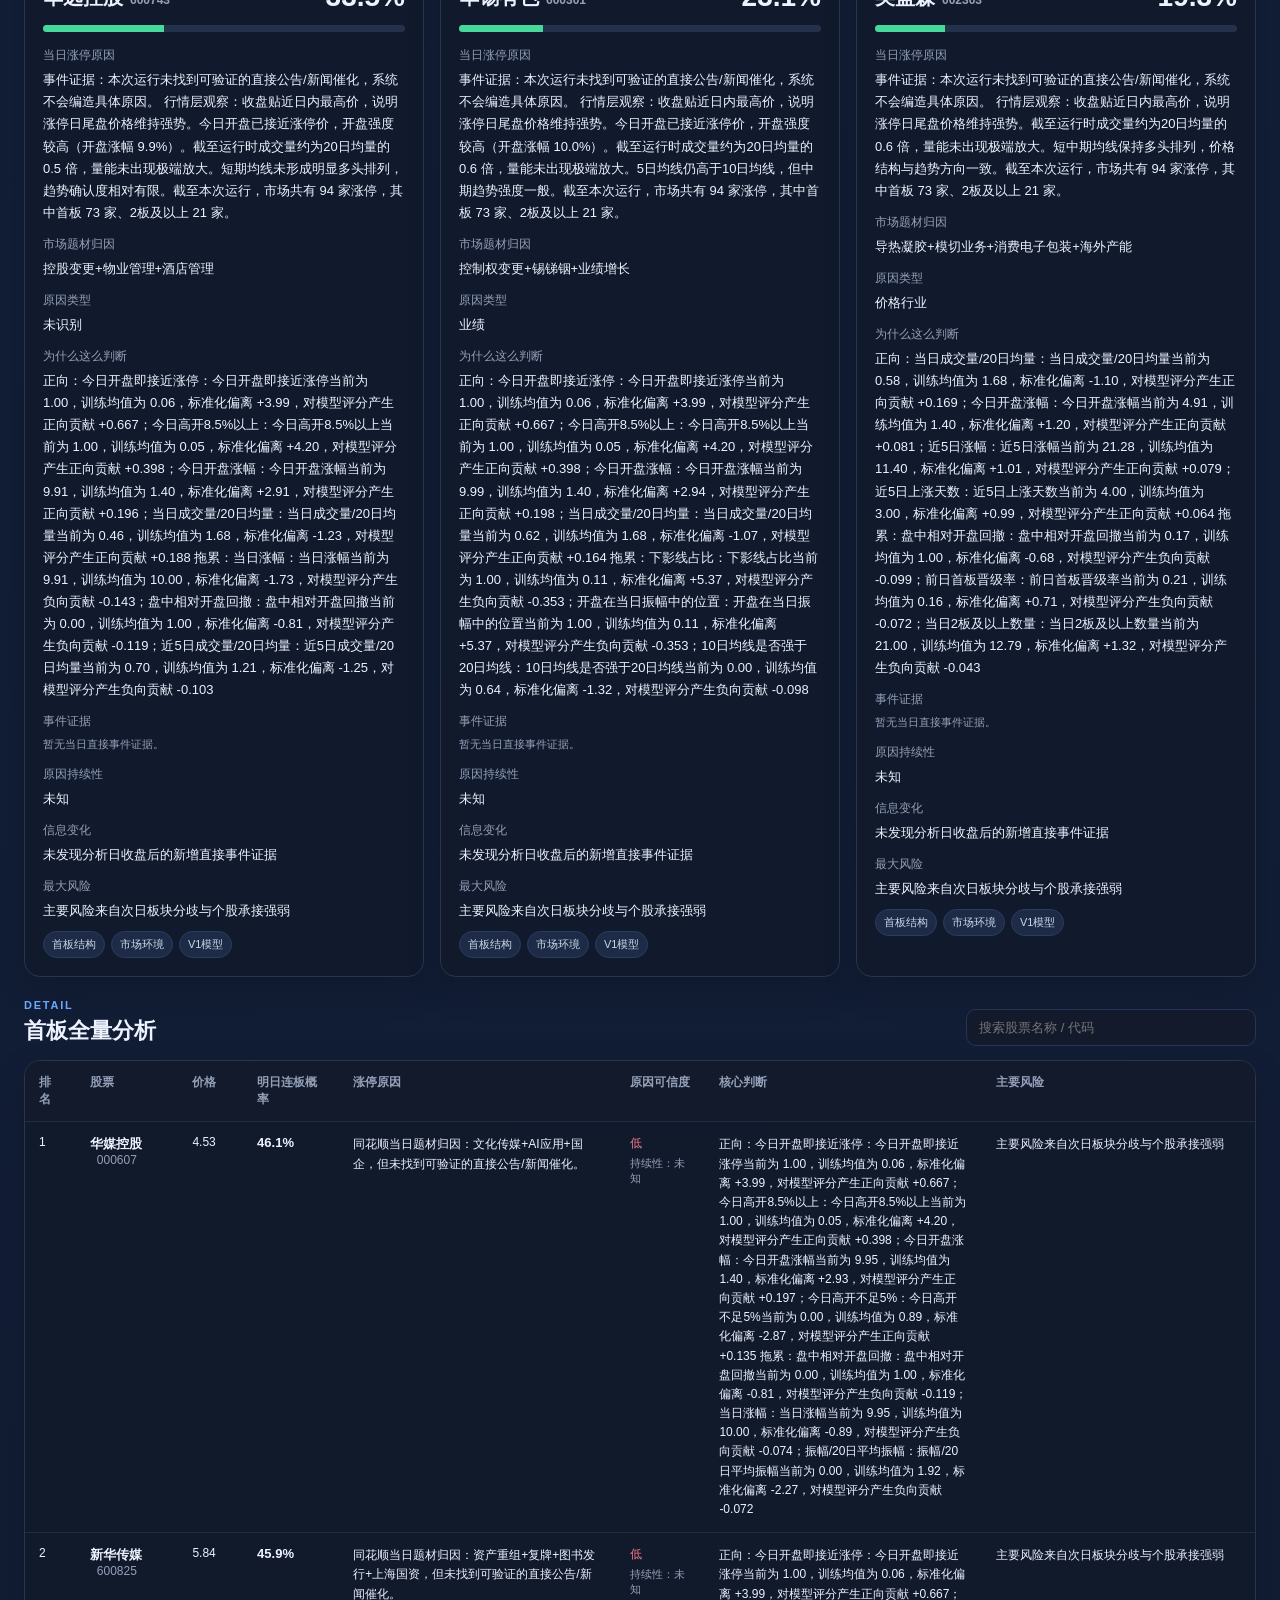
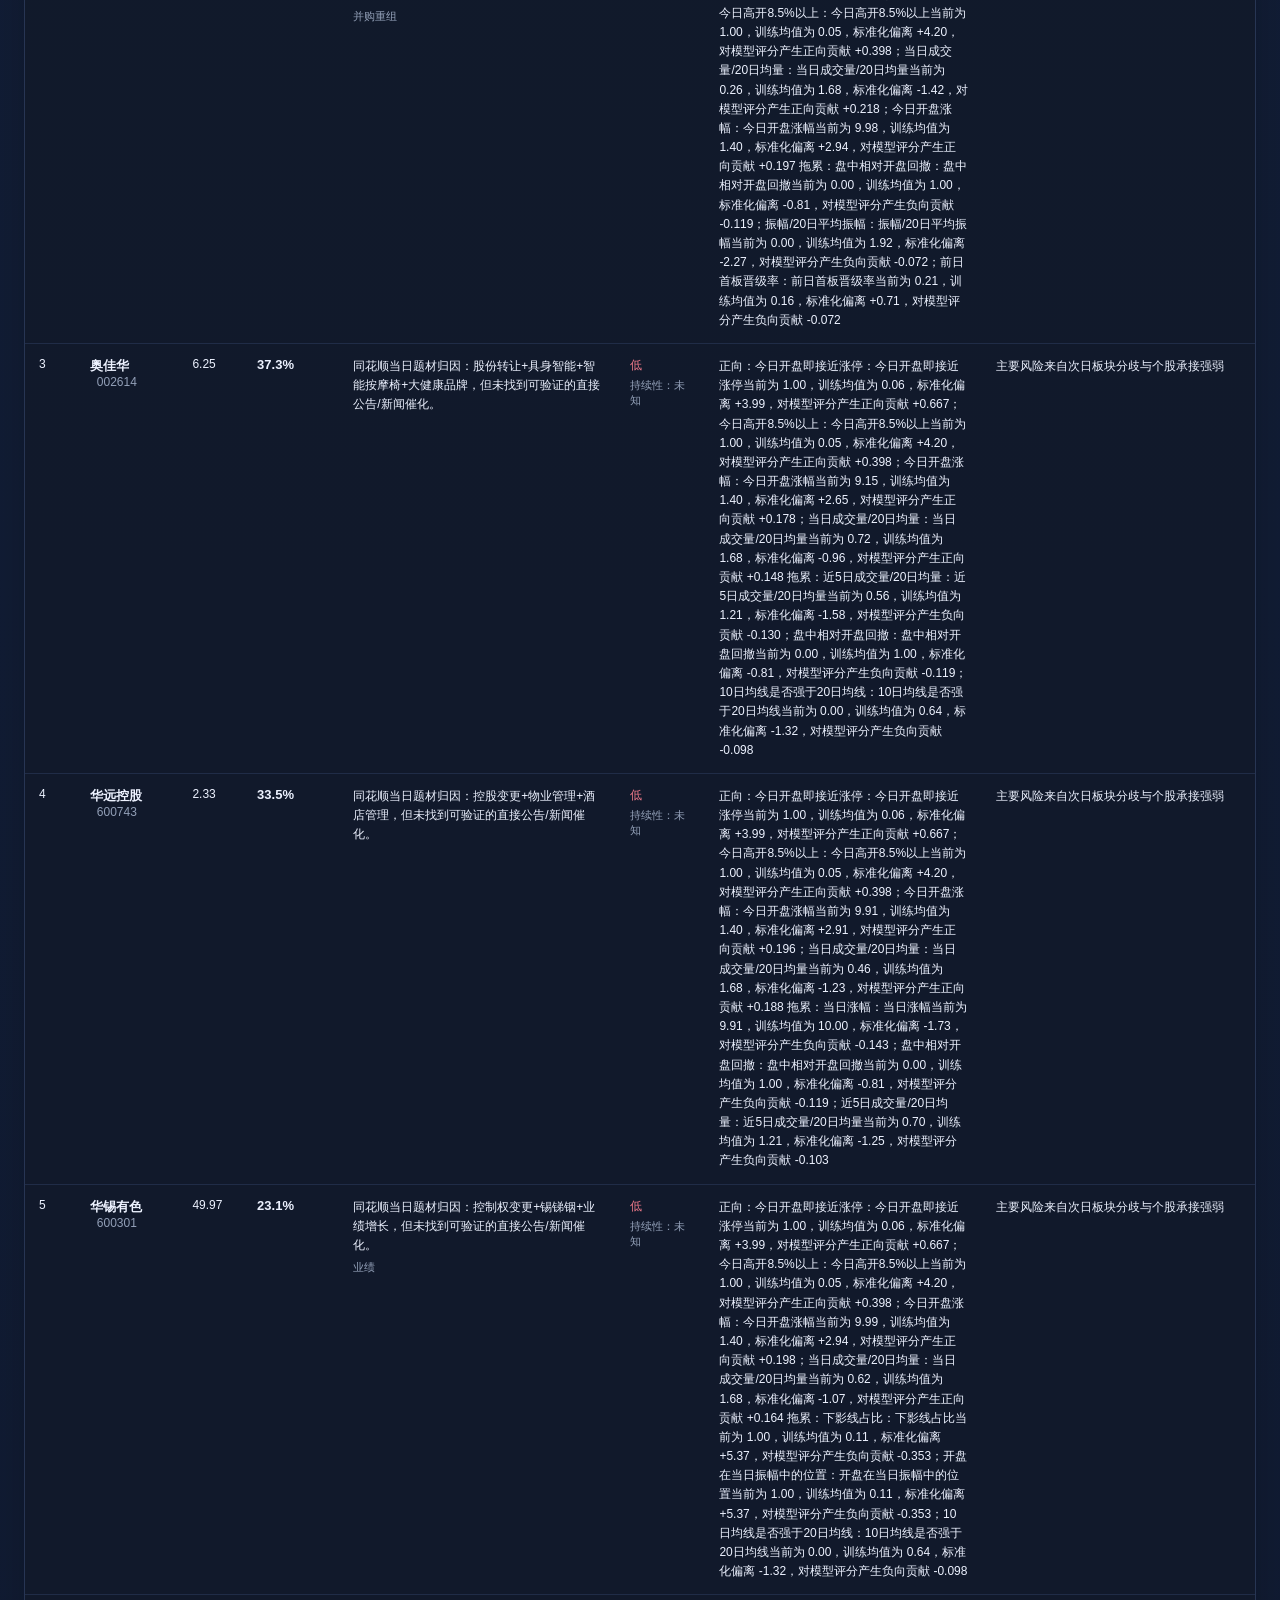
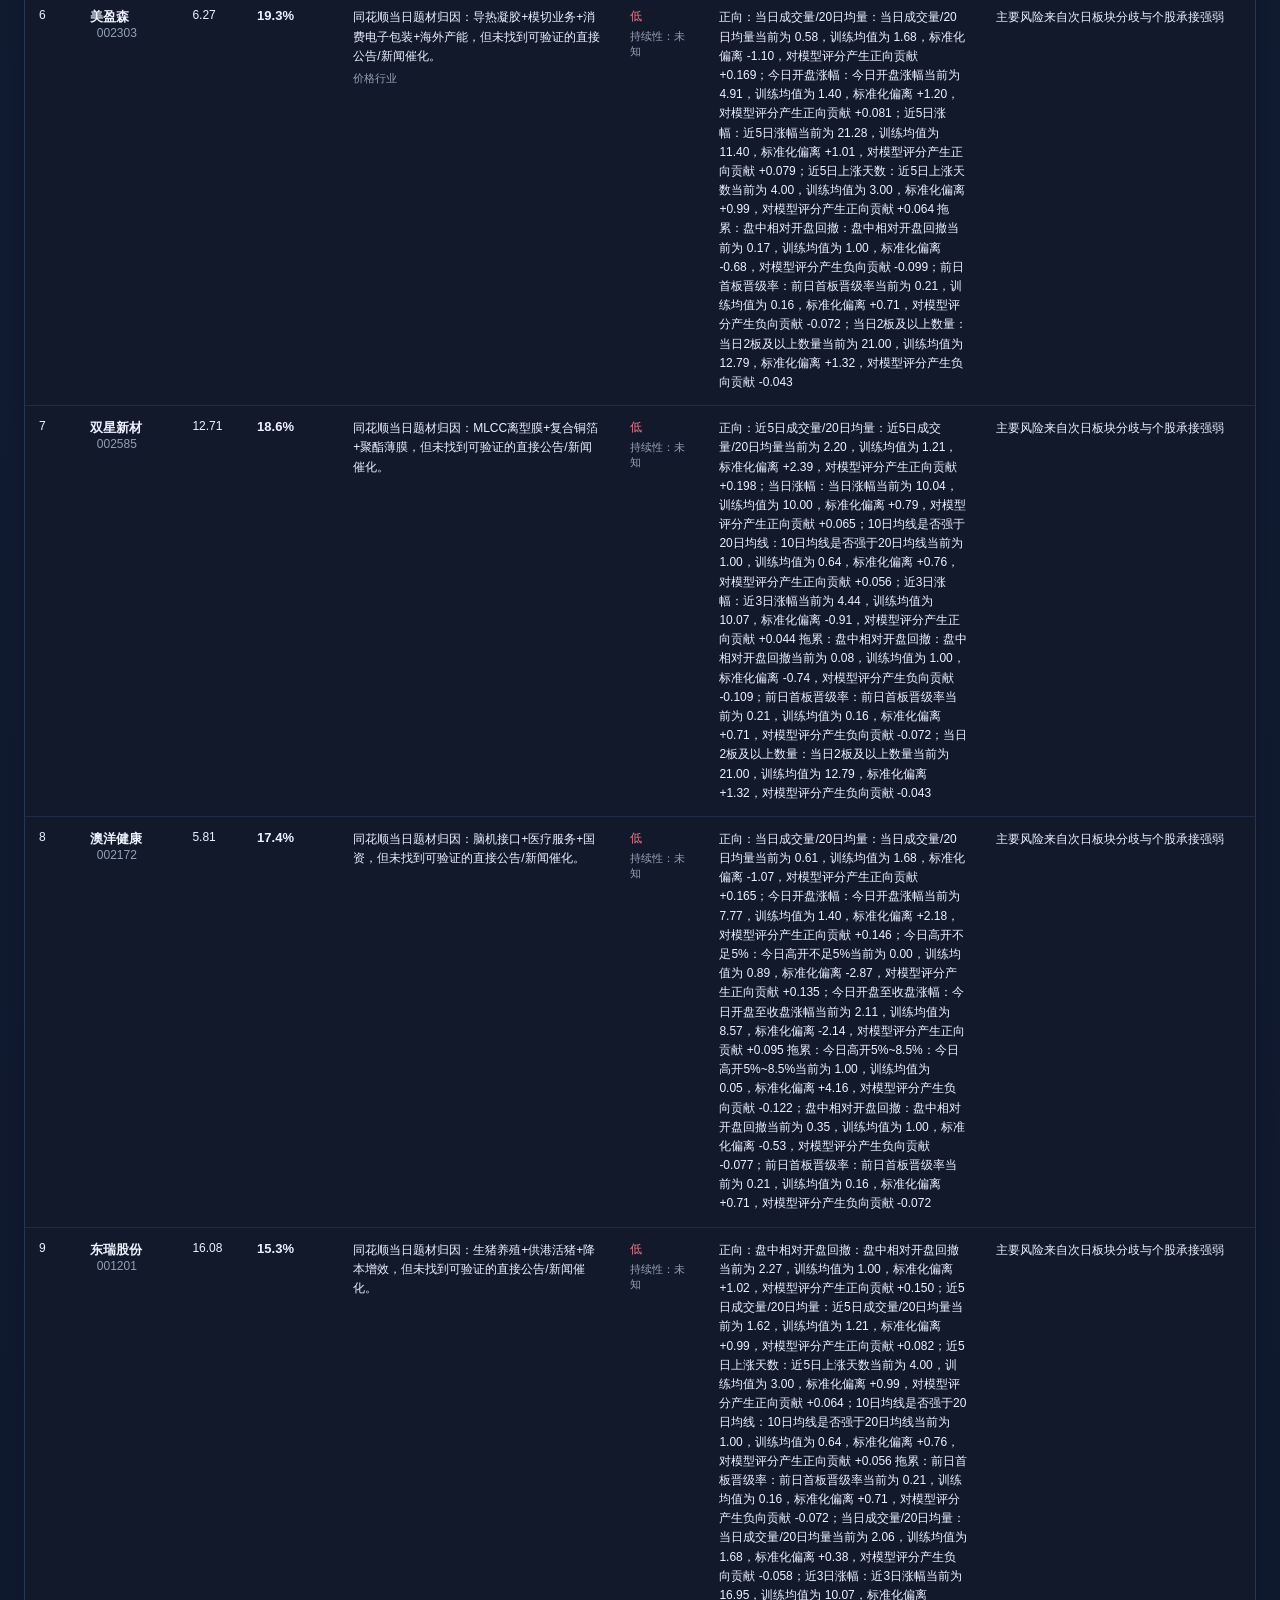
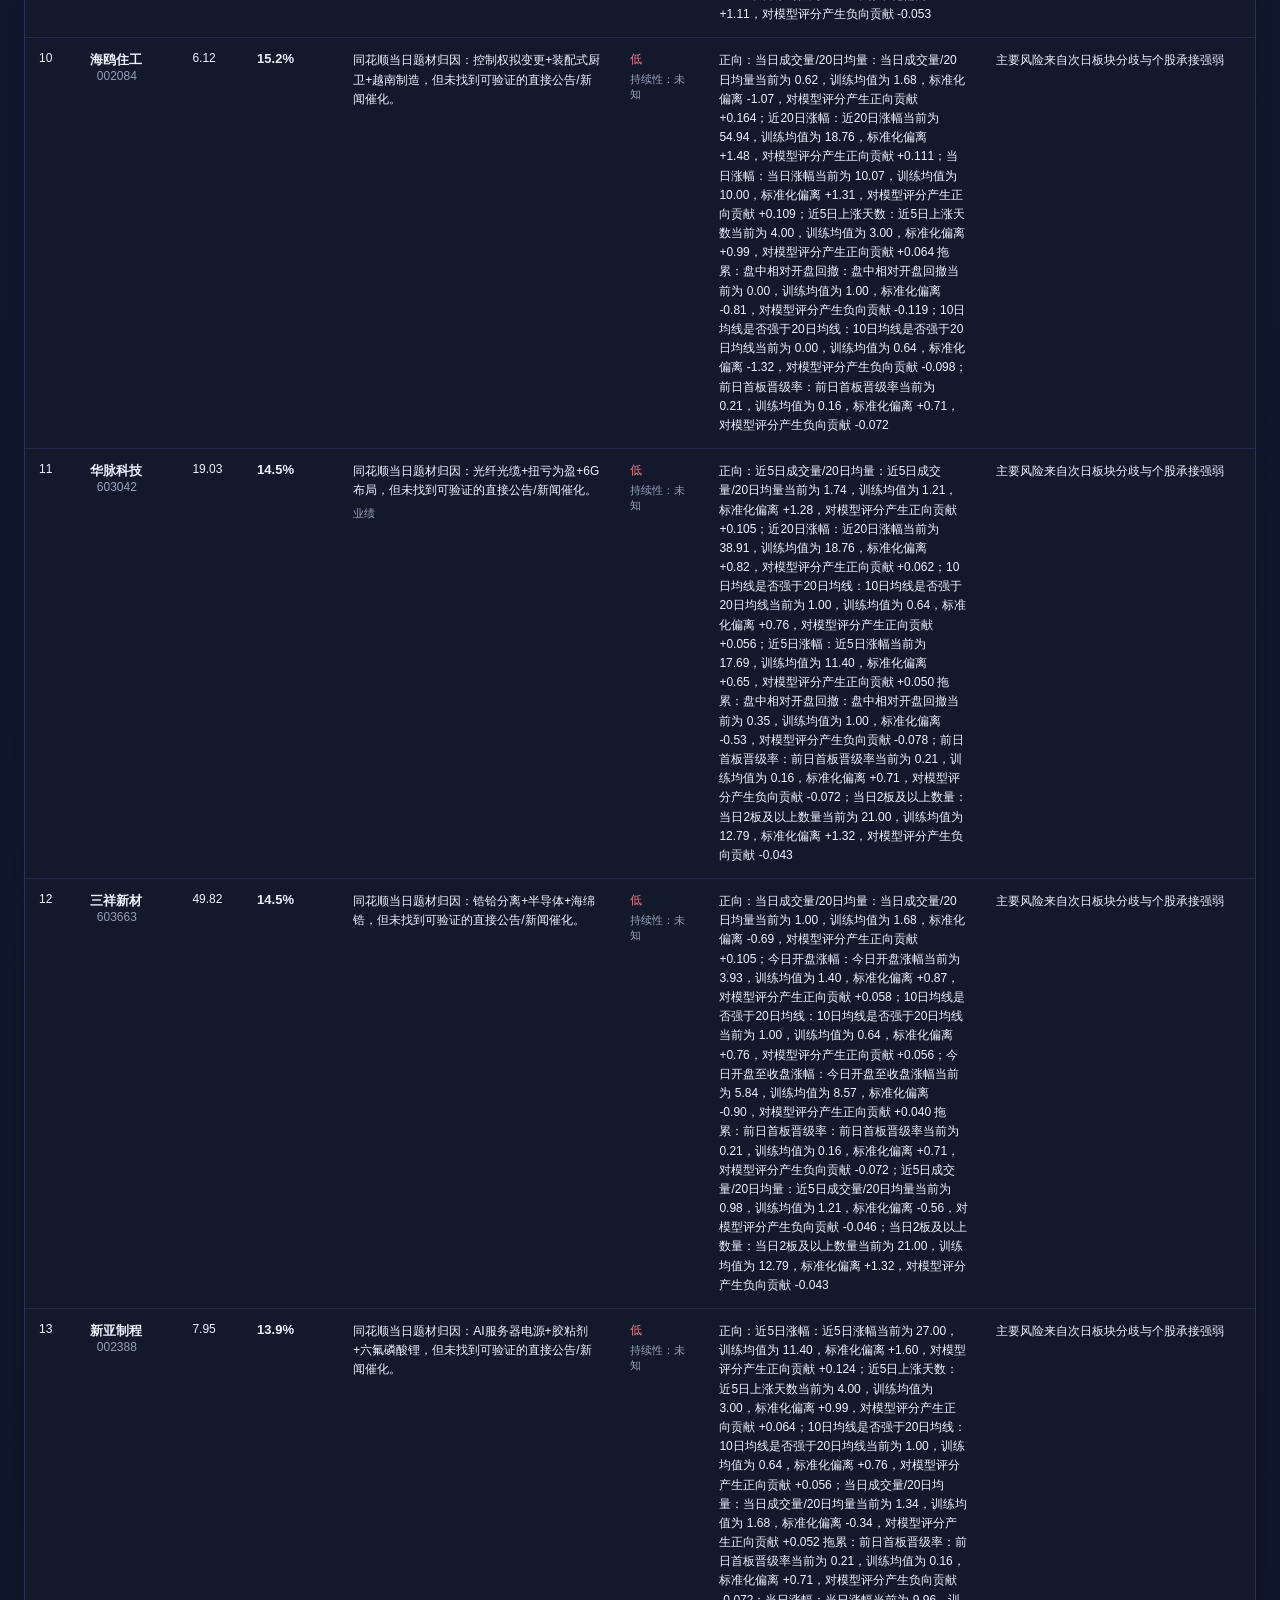
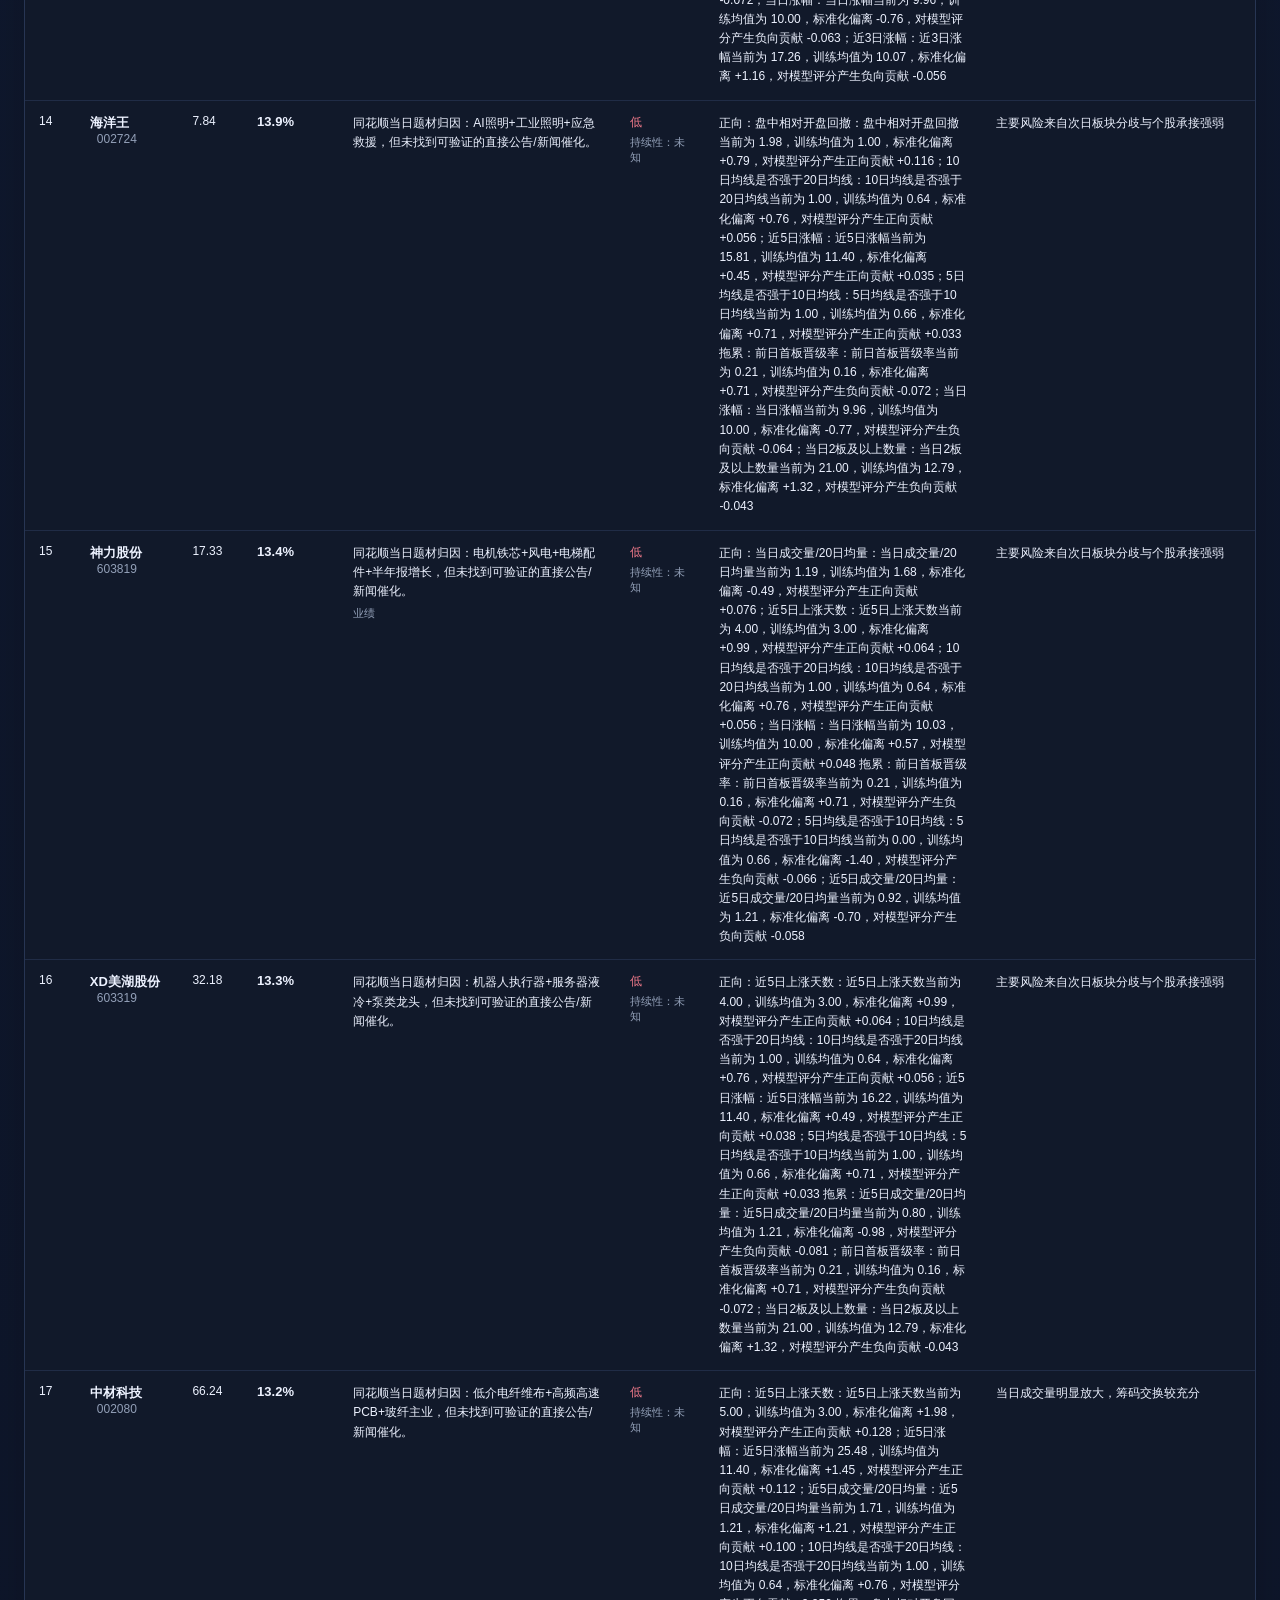
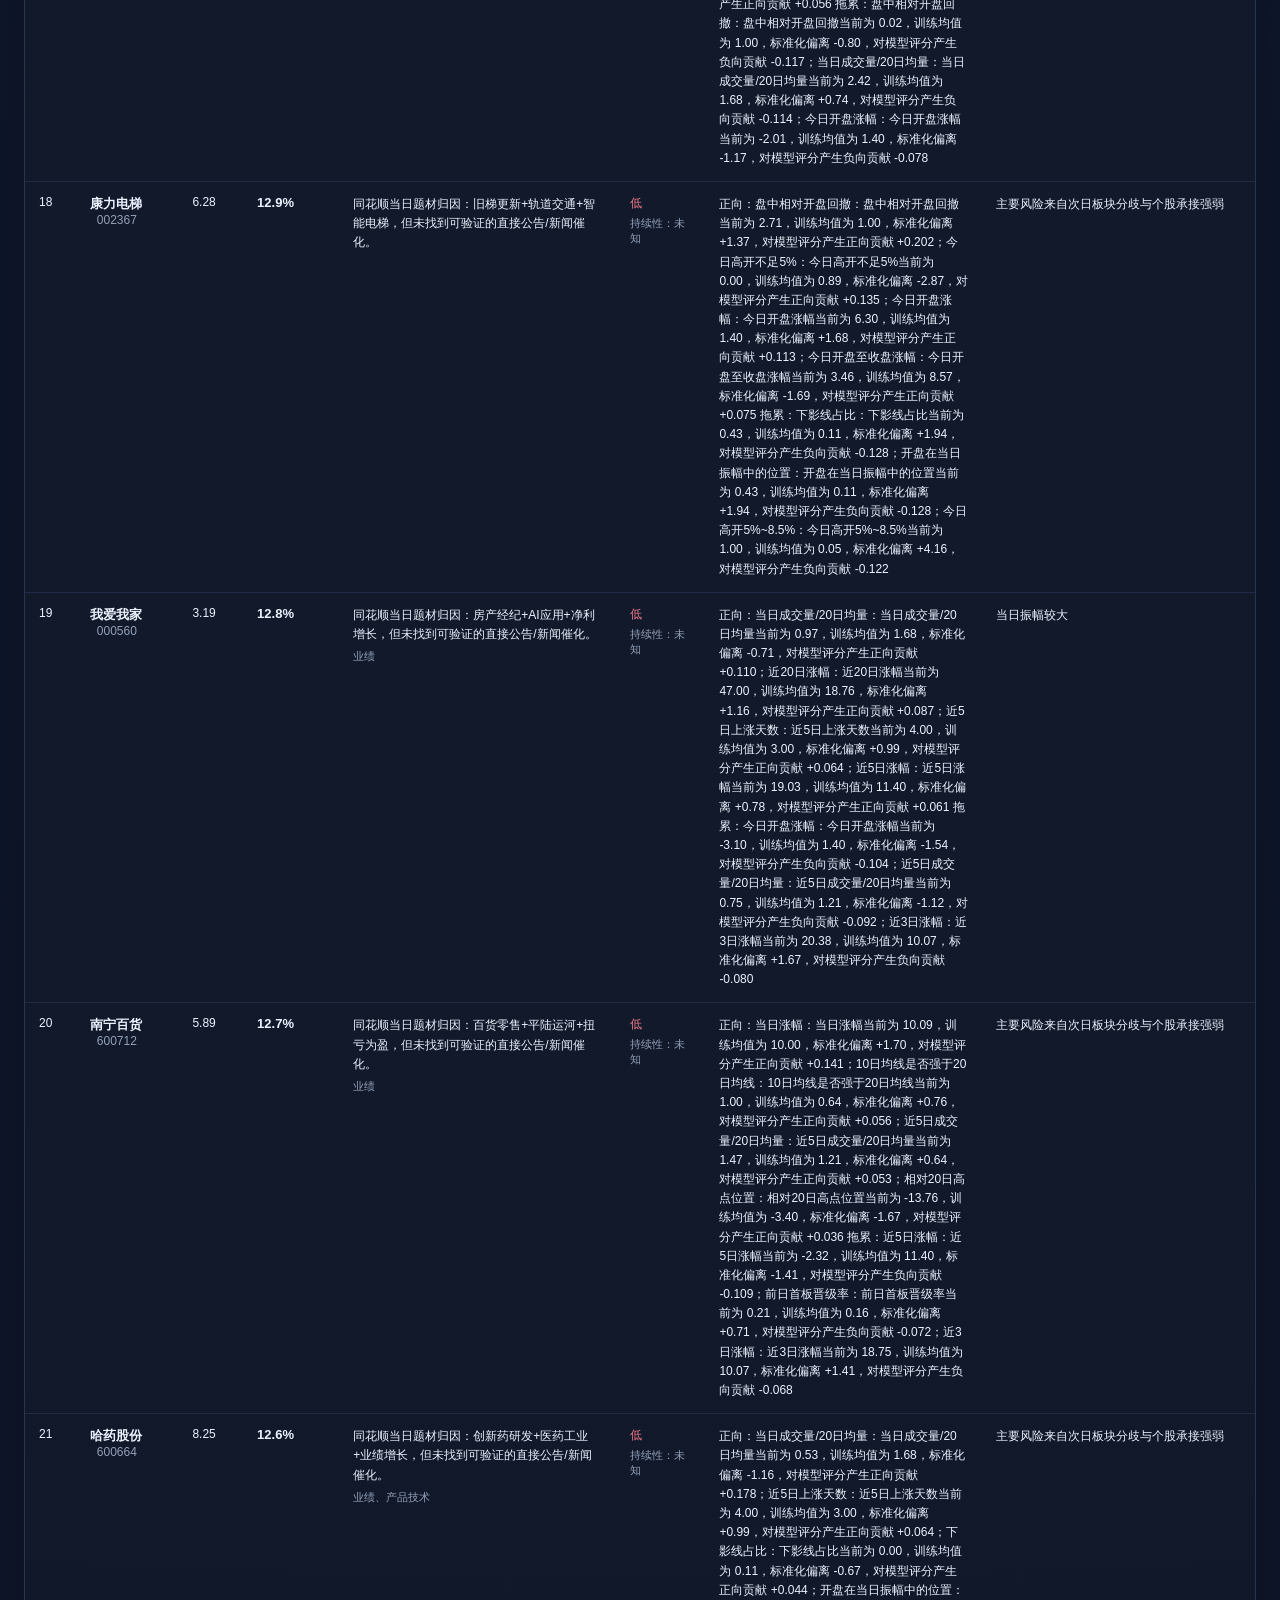
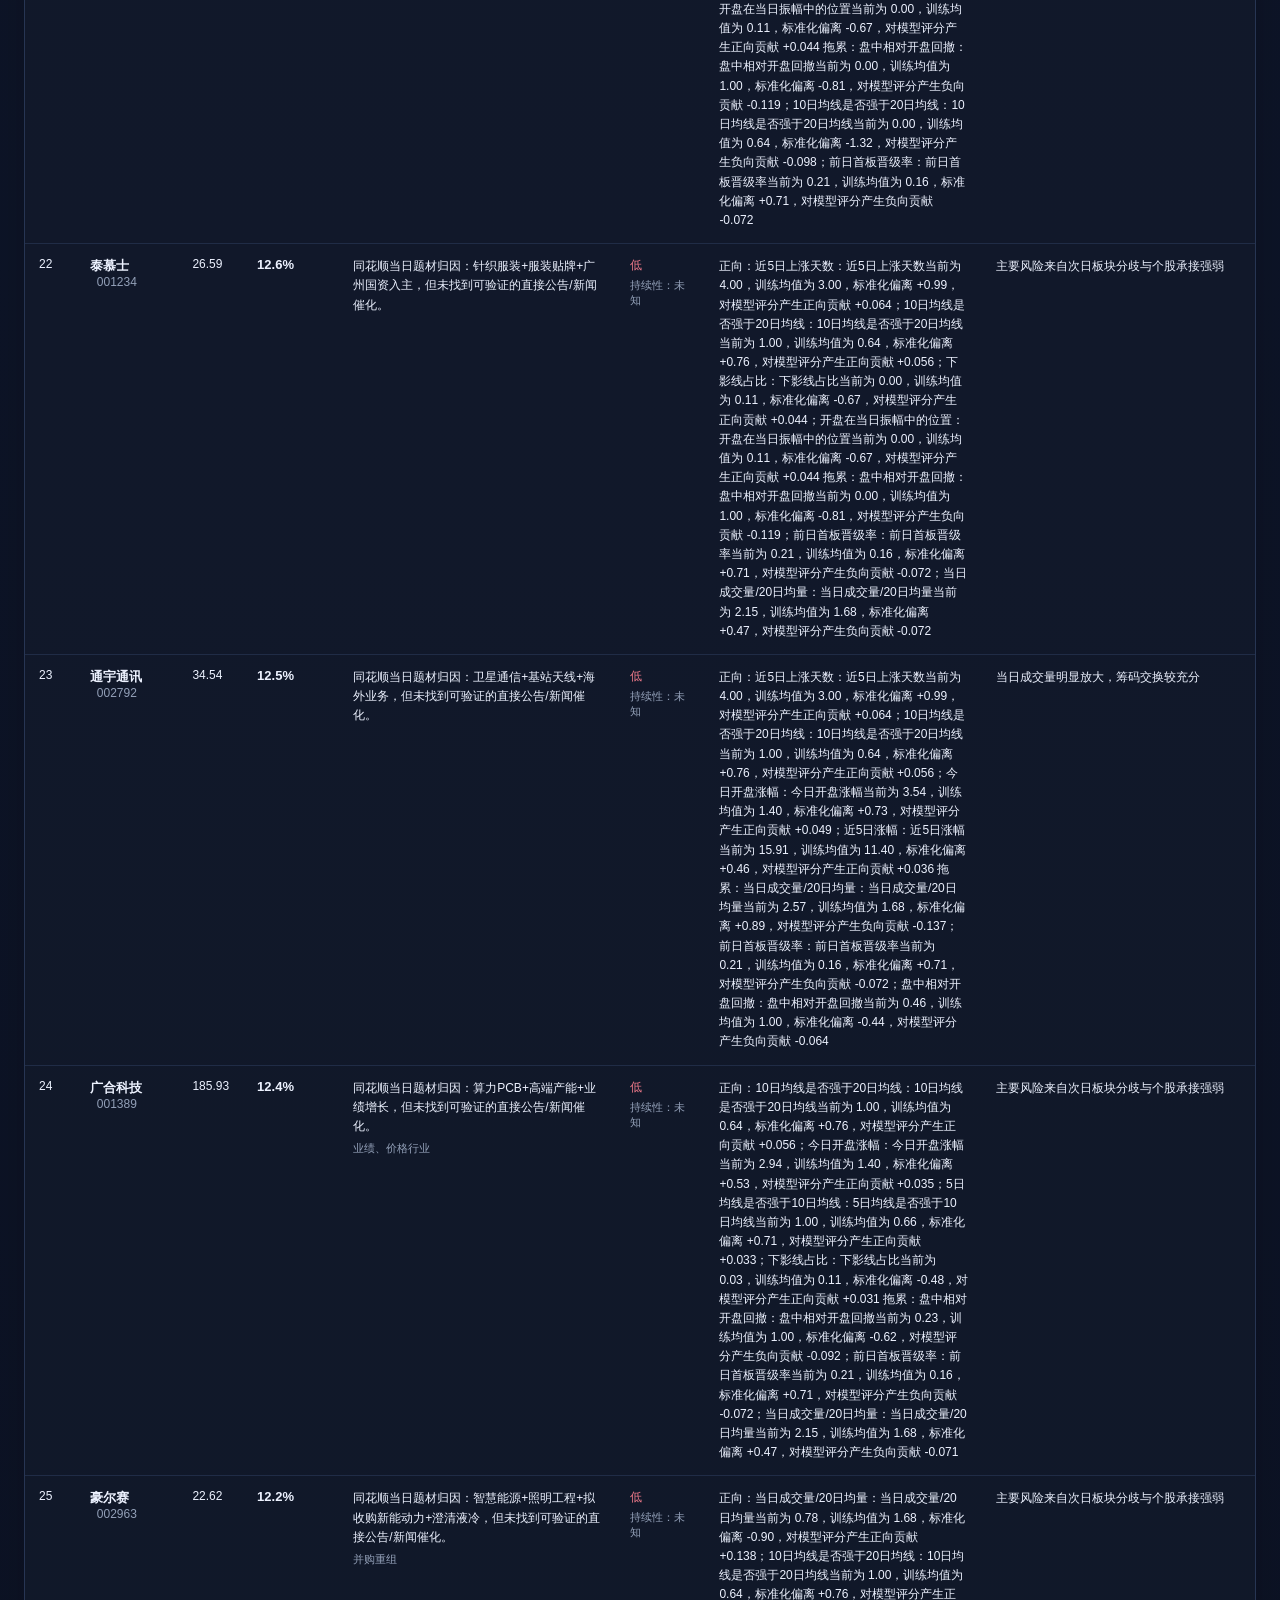
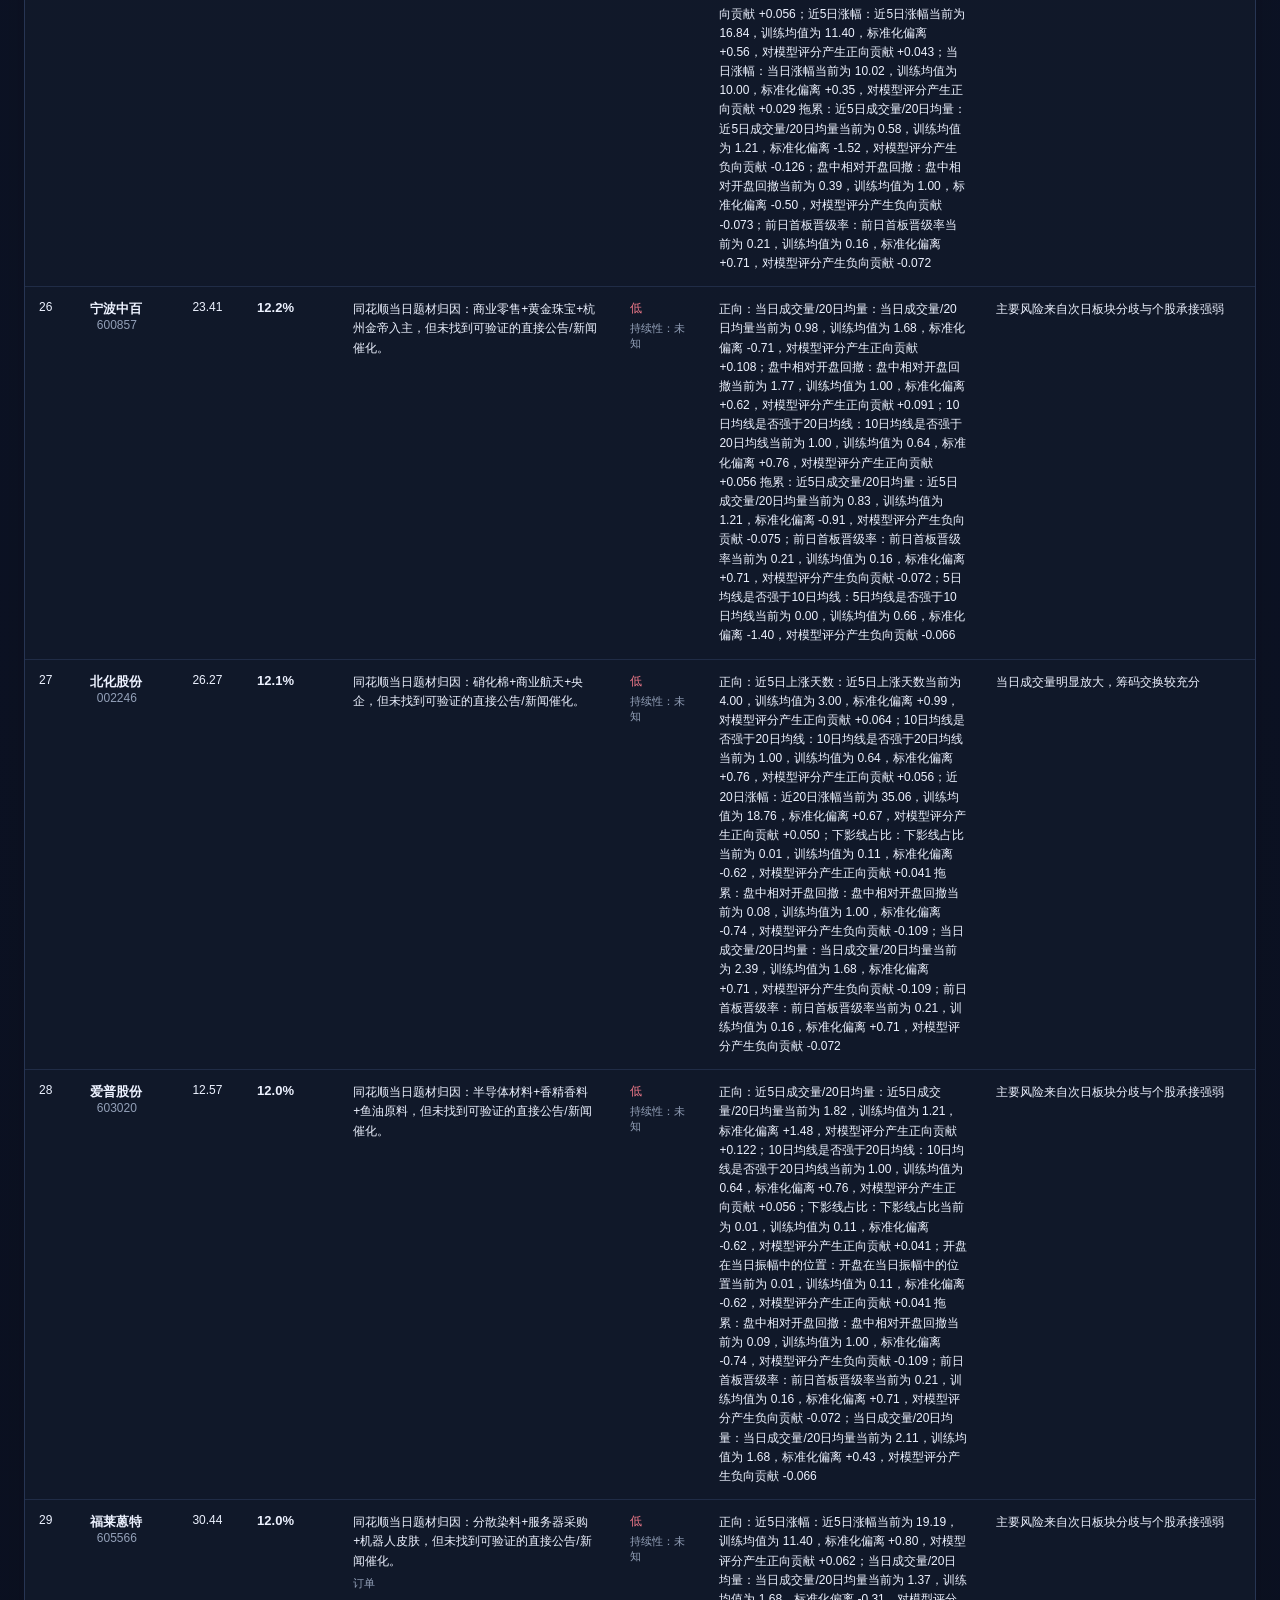
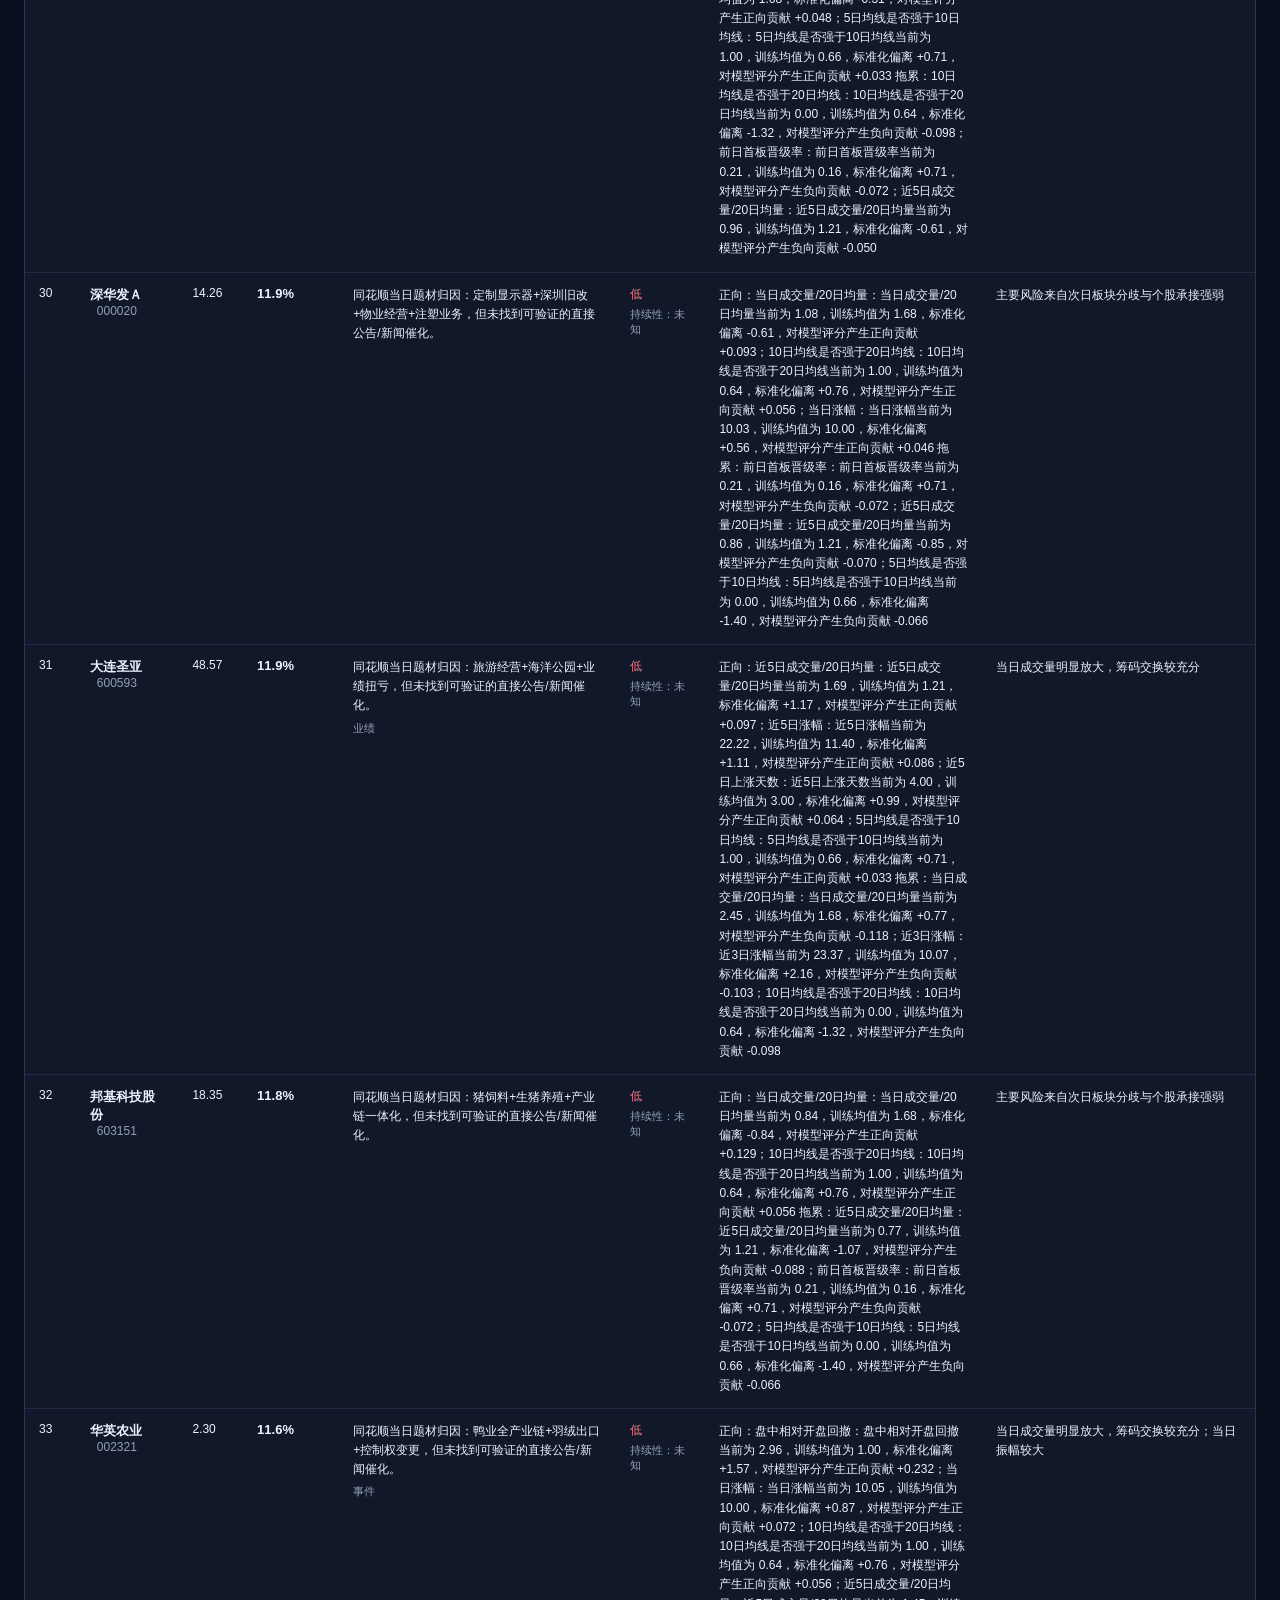
==== commit 2e581e03: "ui: add independent V2 multi-tier prediction section" ====
--- a/docs/index.html
+++ b/docs/index.html
@@ -95,6 +95,16 @@
         </table>
       </section>
 
+      <section class="section-head">
+        <div>
+          <div class="eyebrow">V2 · MULTI-TIER</div>
+          <h2>多级连板晋级预测</h2>
+        </div>
+        <div class="hint">V2 与 V1 独立；每个板级单独训练。当前展示各级 Top10，预测对象为下一个实际交易日。</div>
+      </section>
+      <section id="multiTierMeta" class="market-grid"></section>
+      <section id="multiTierList" class="cards"></section>
+
       <section class="section-head market-head">
         <div>
           <div class="eyebrow">MARKET CONTEXT</div>
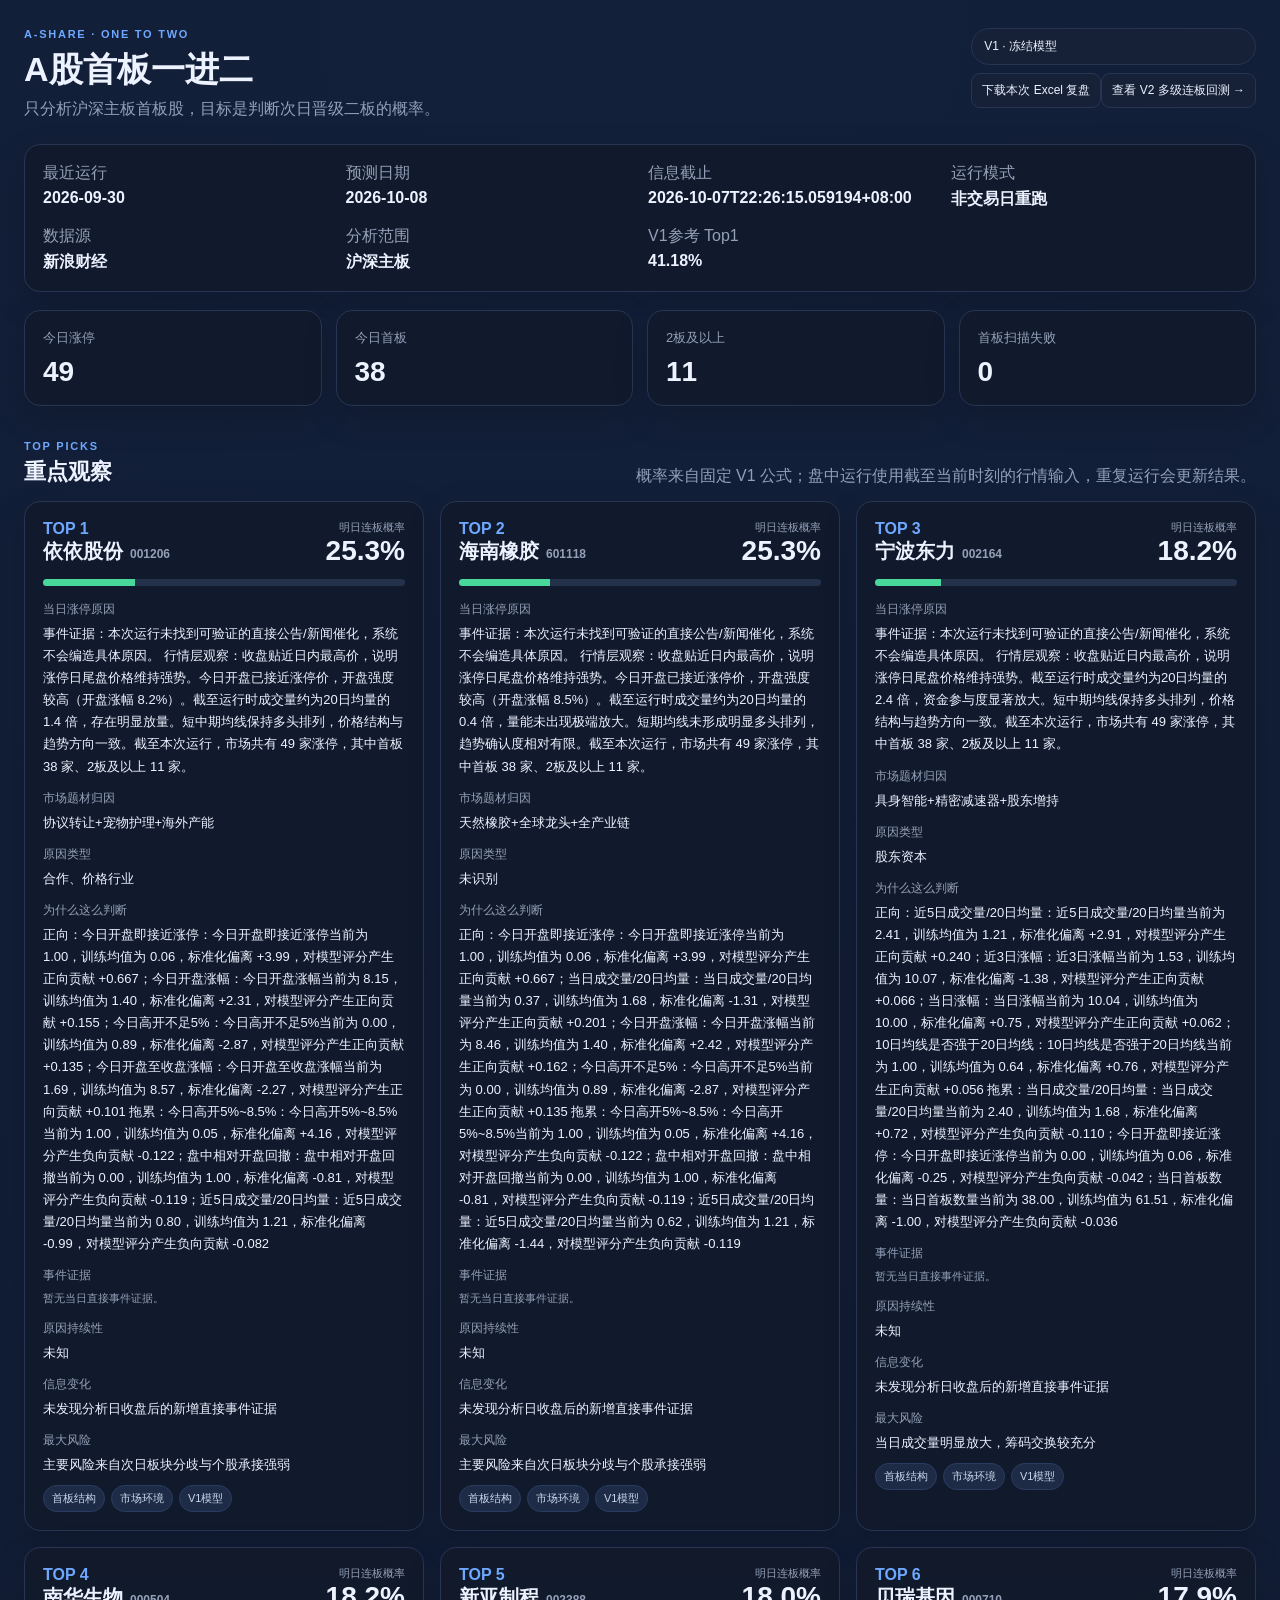
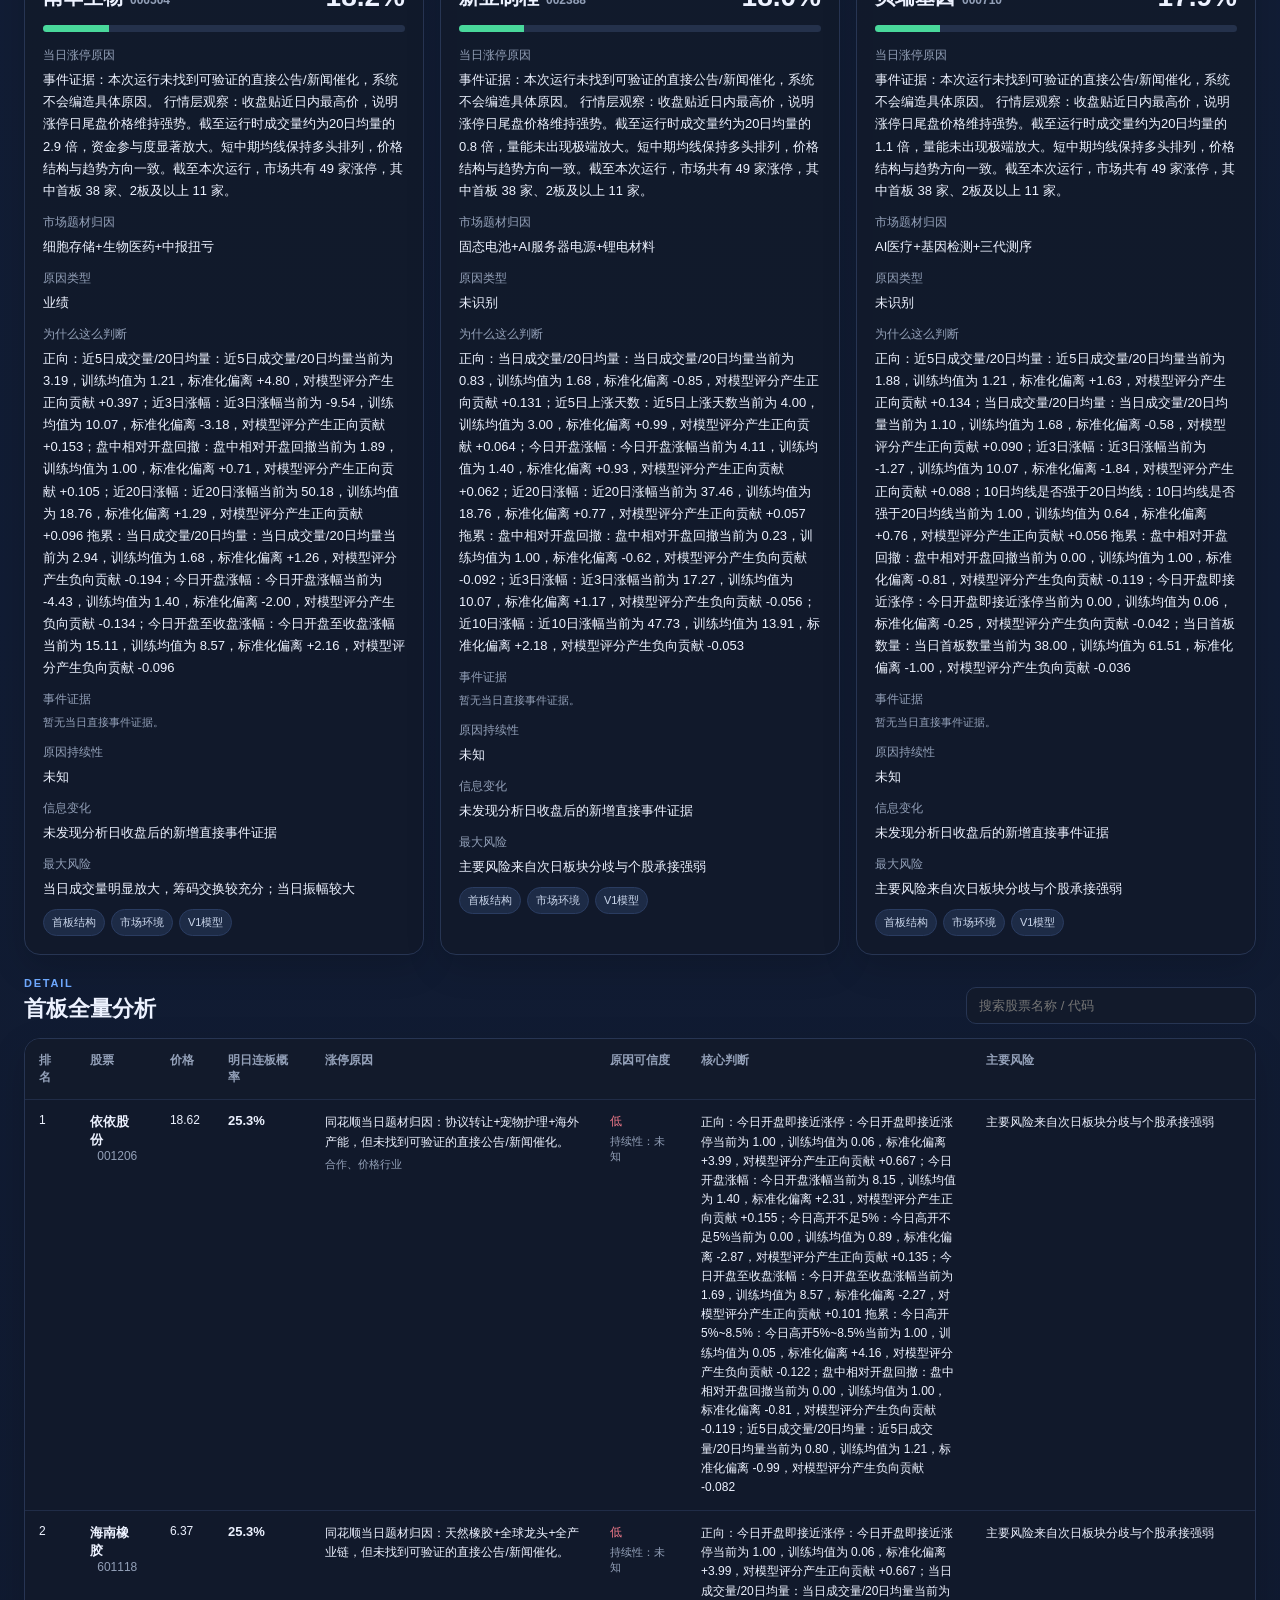
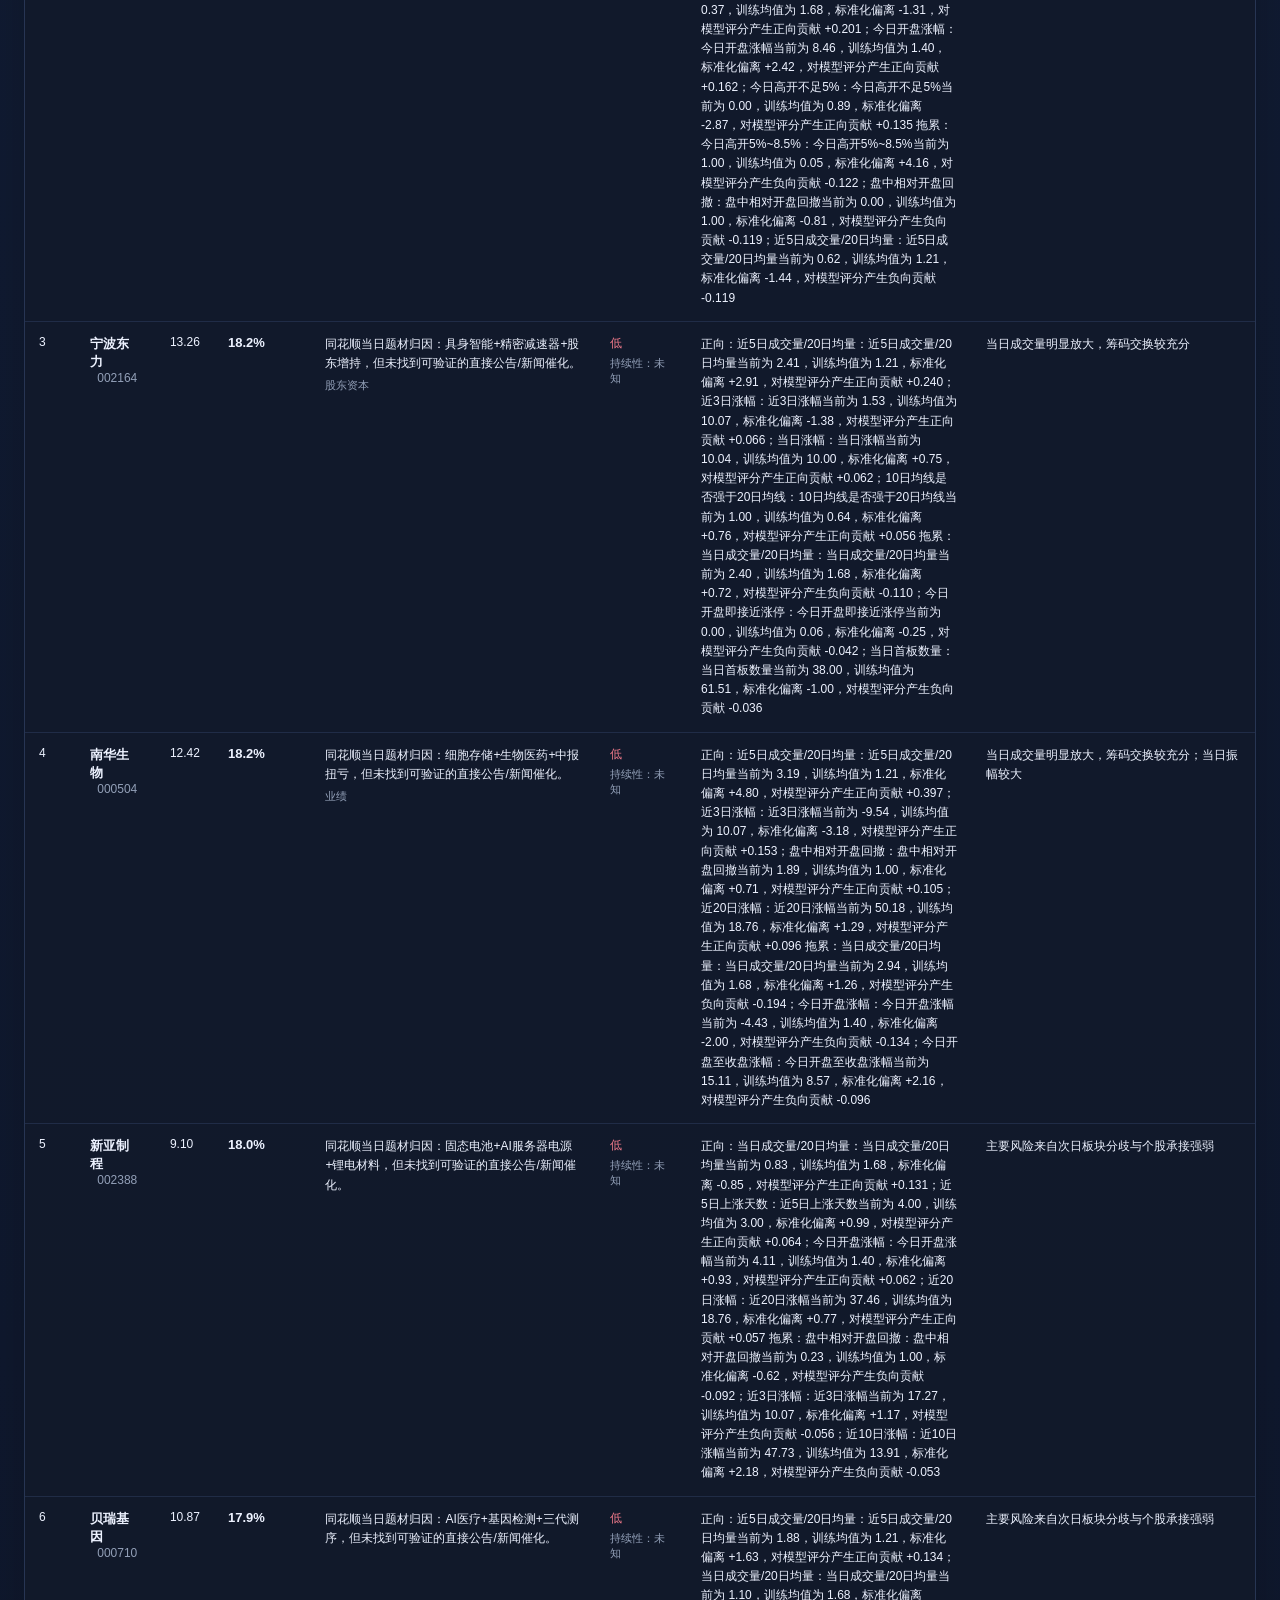
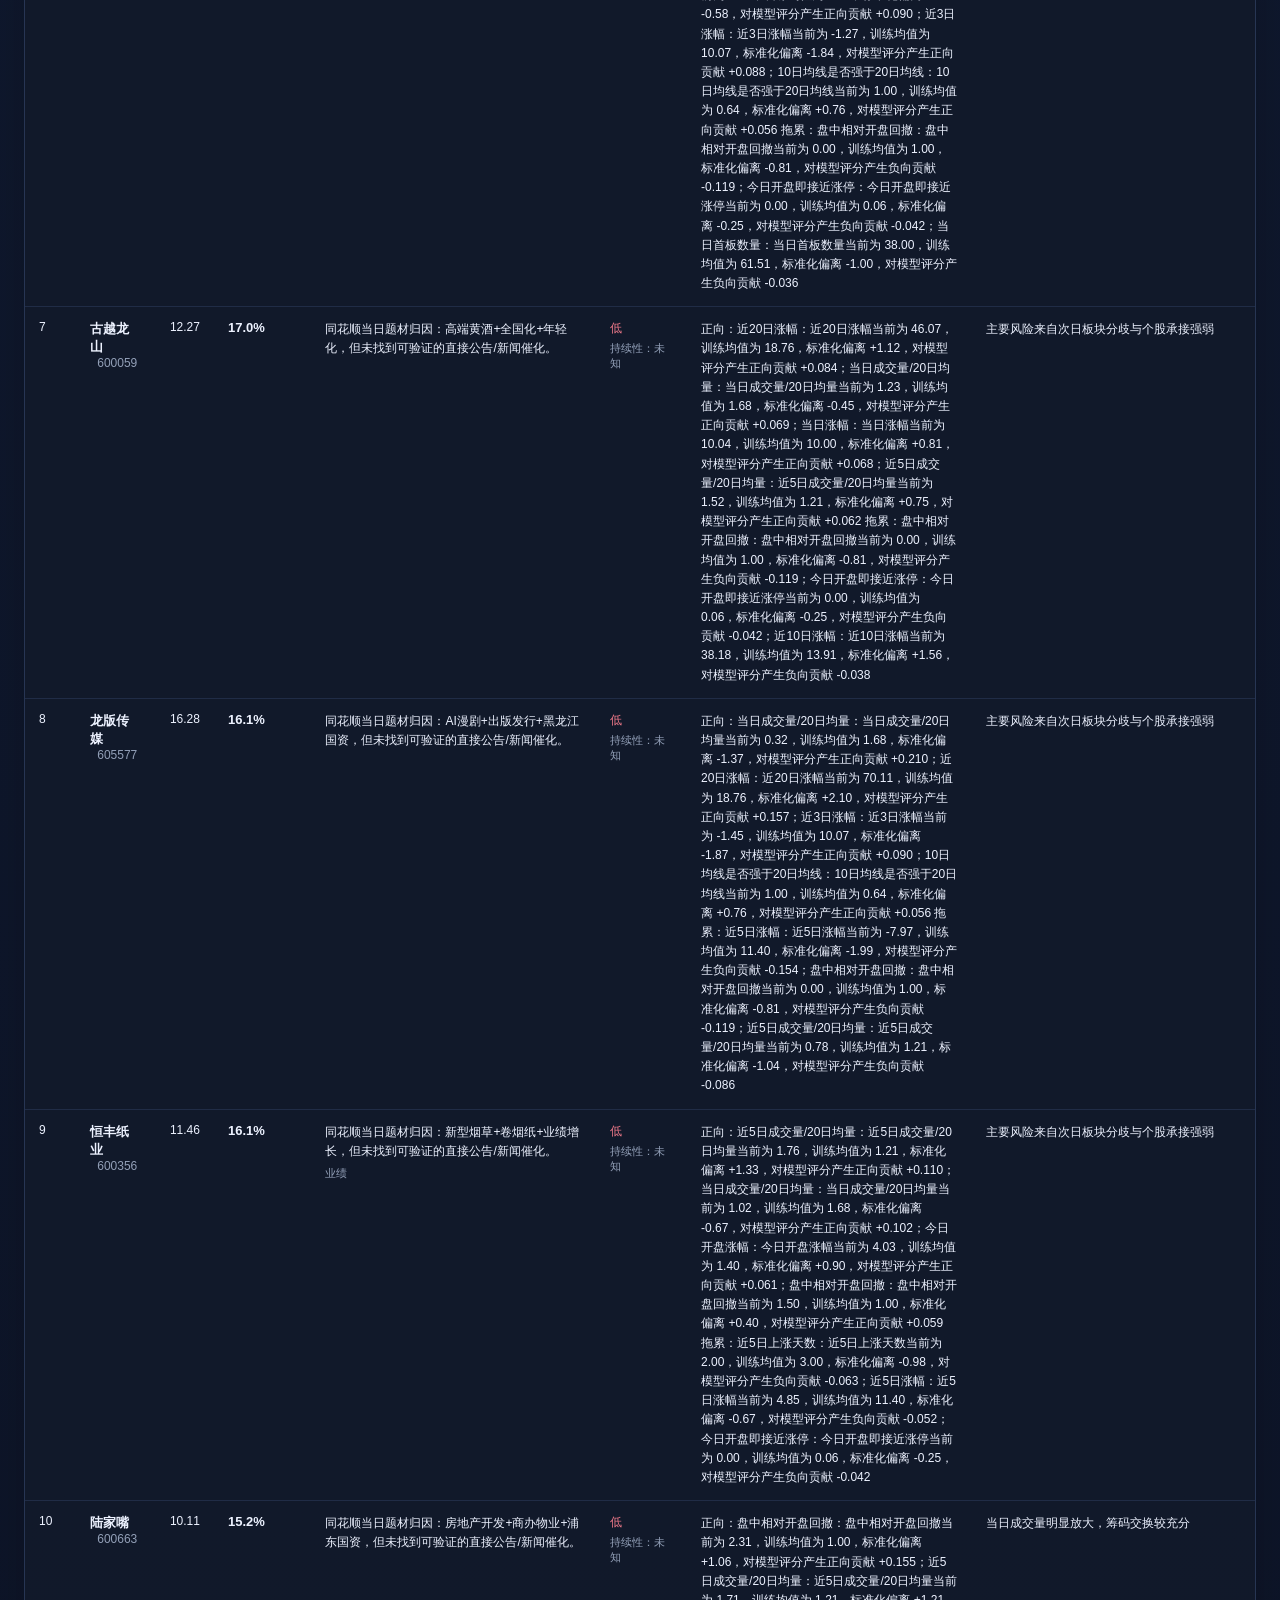
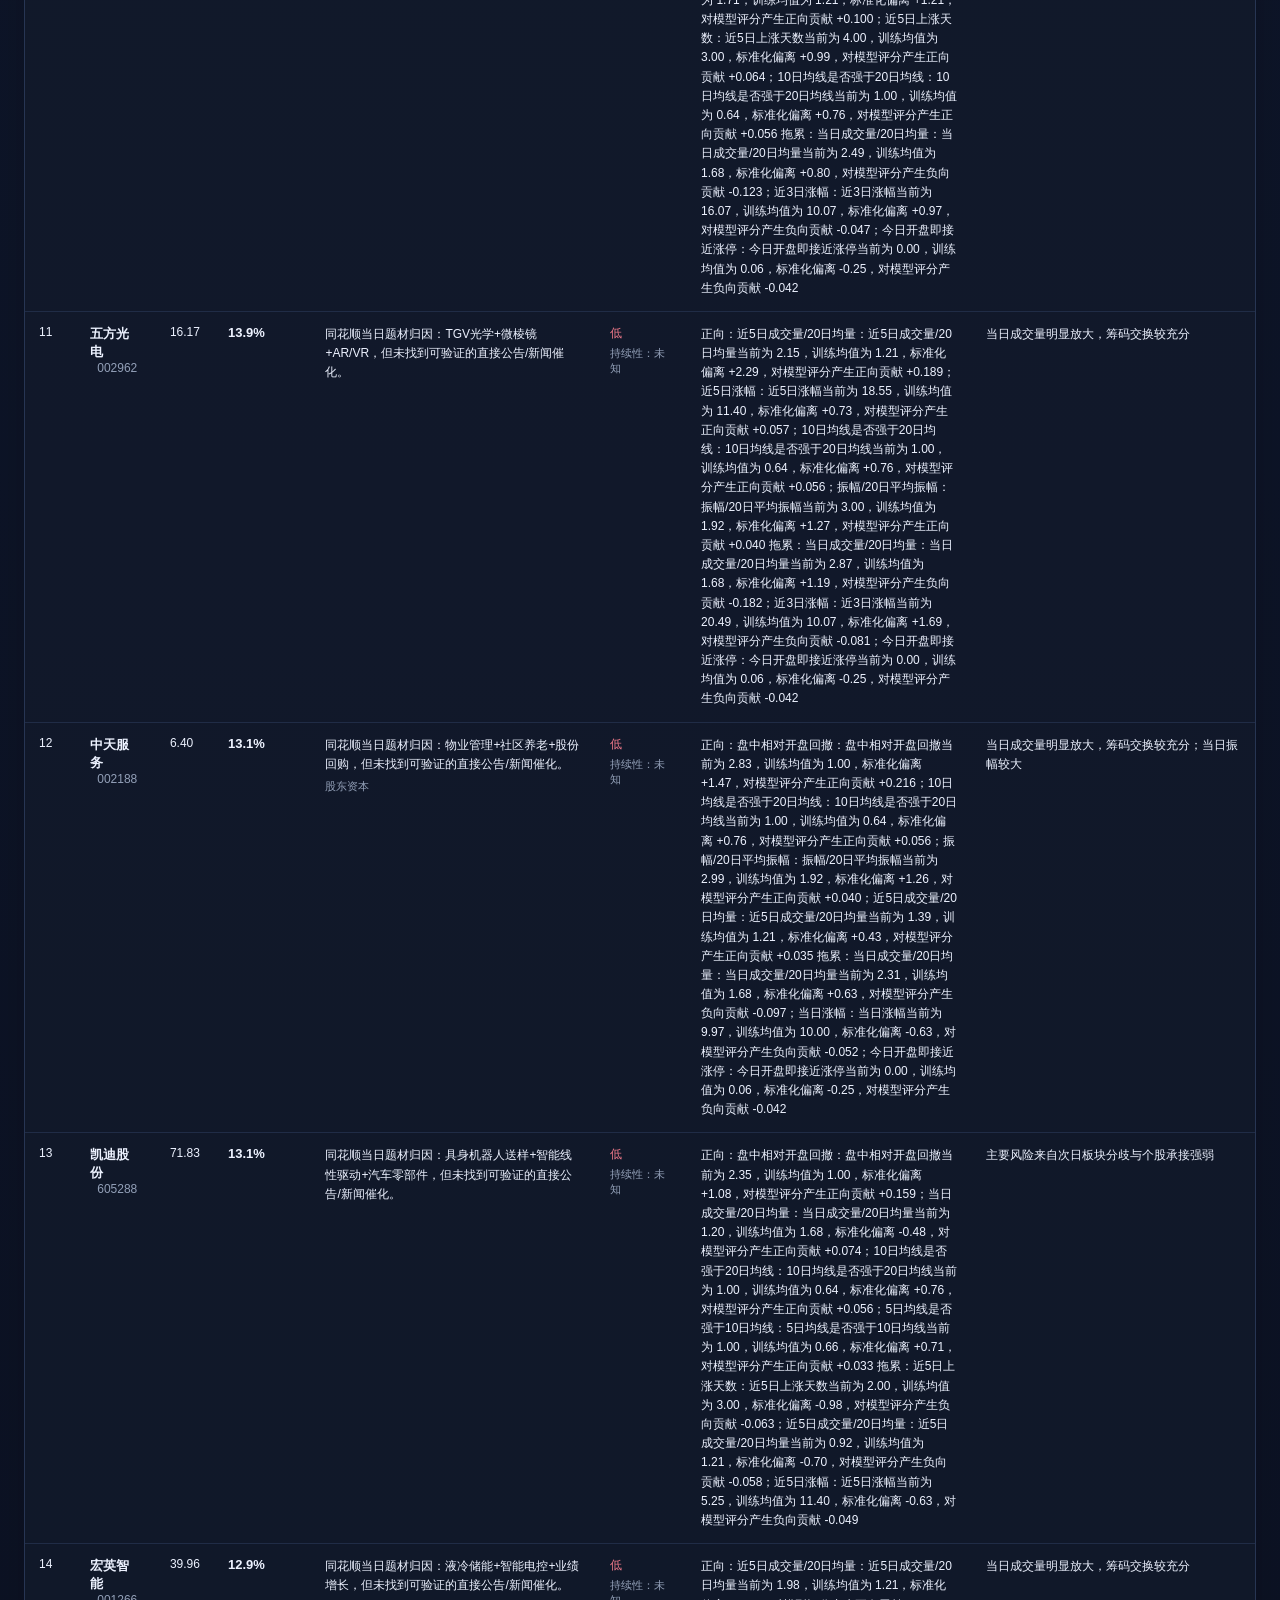
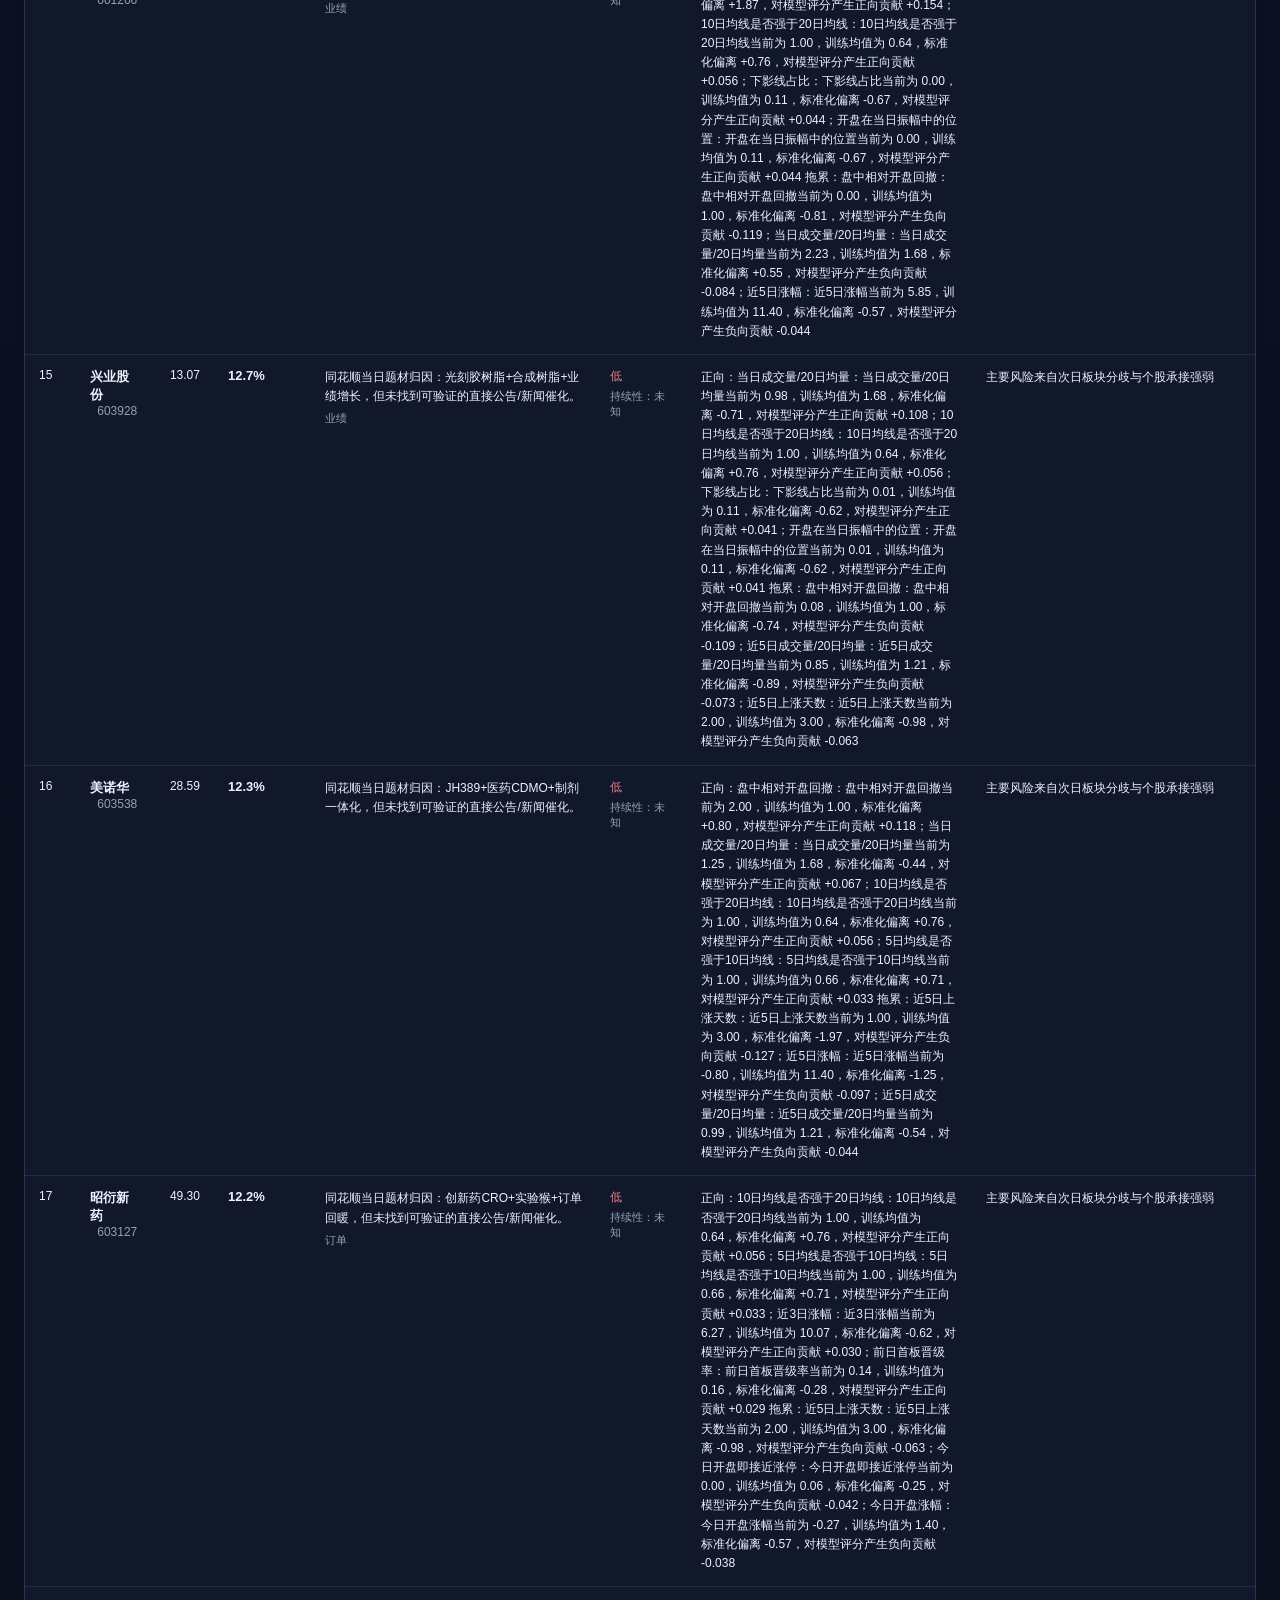
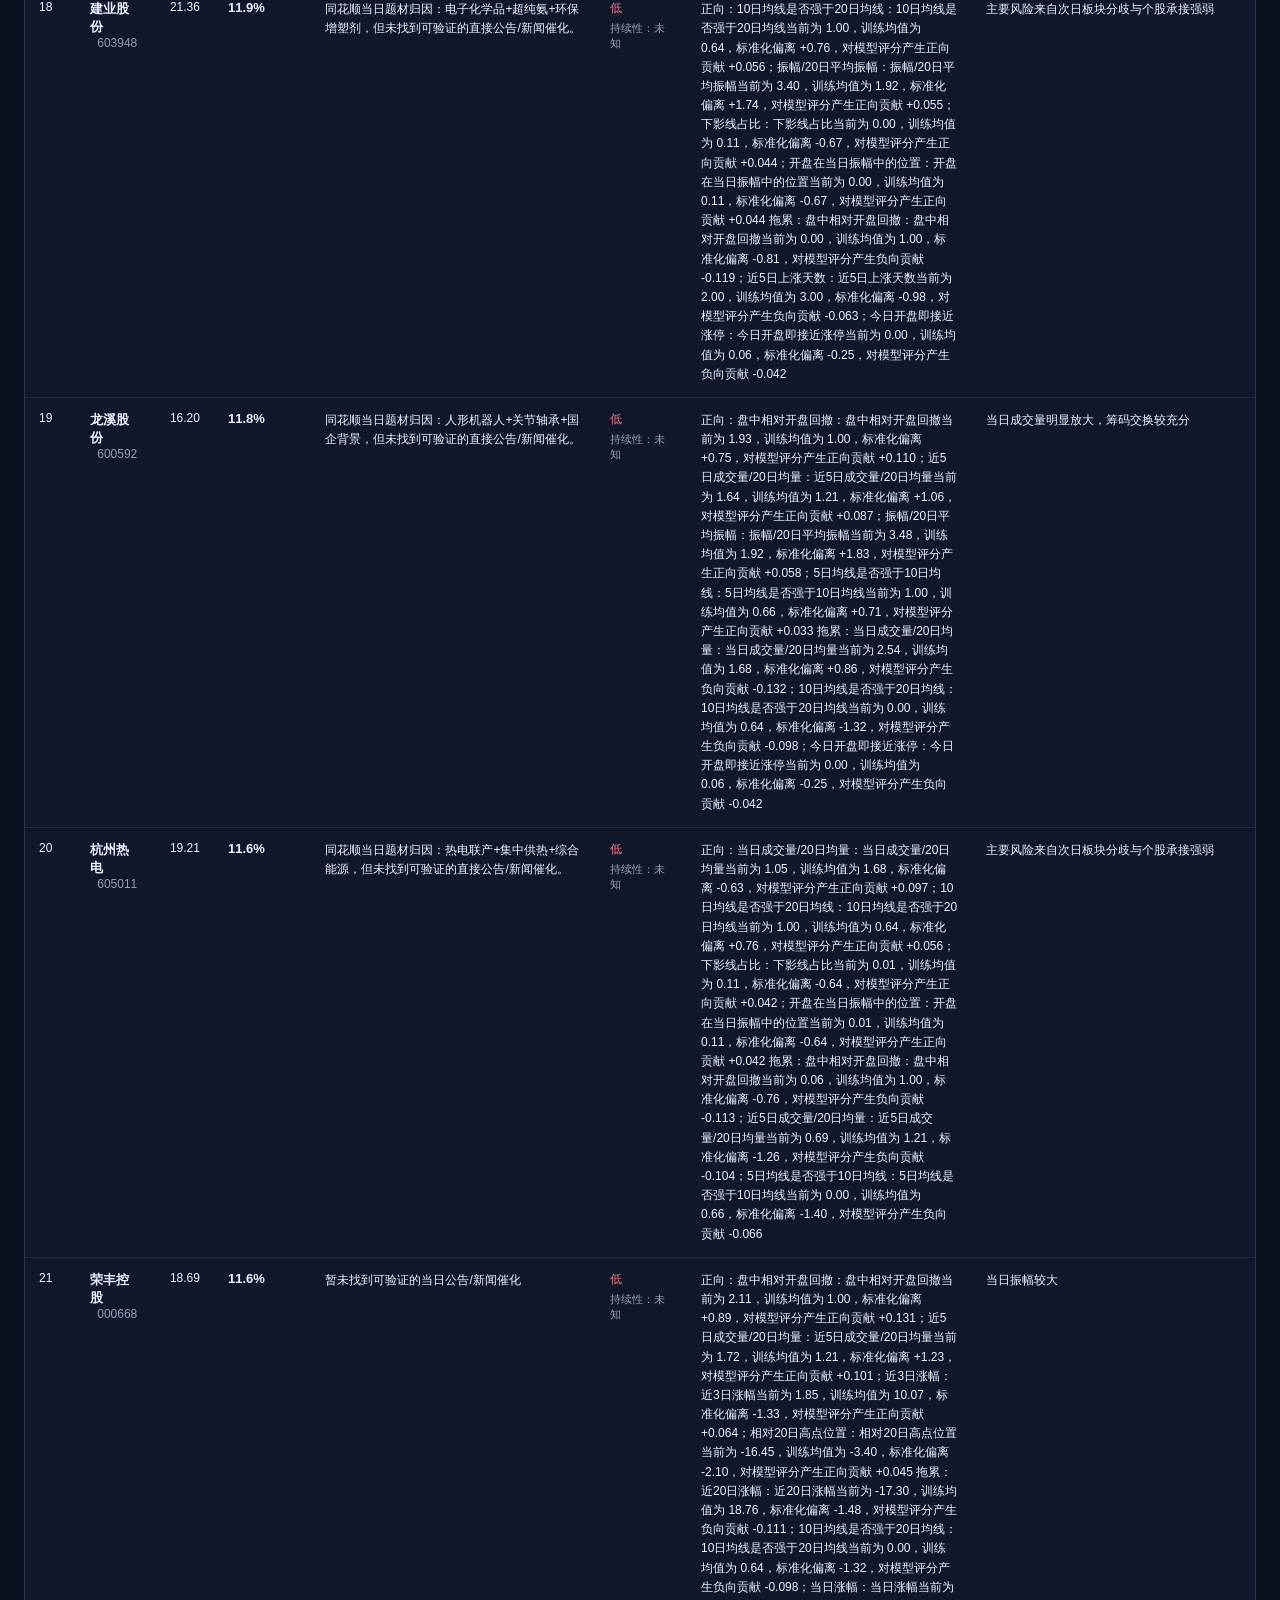
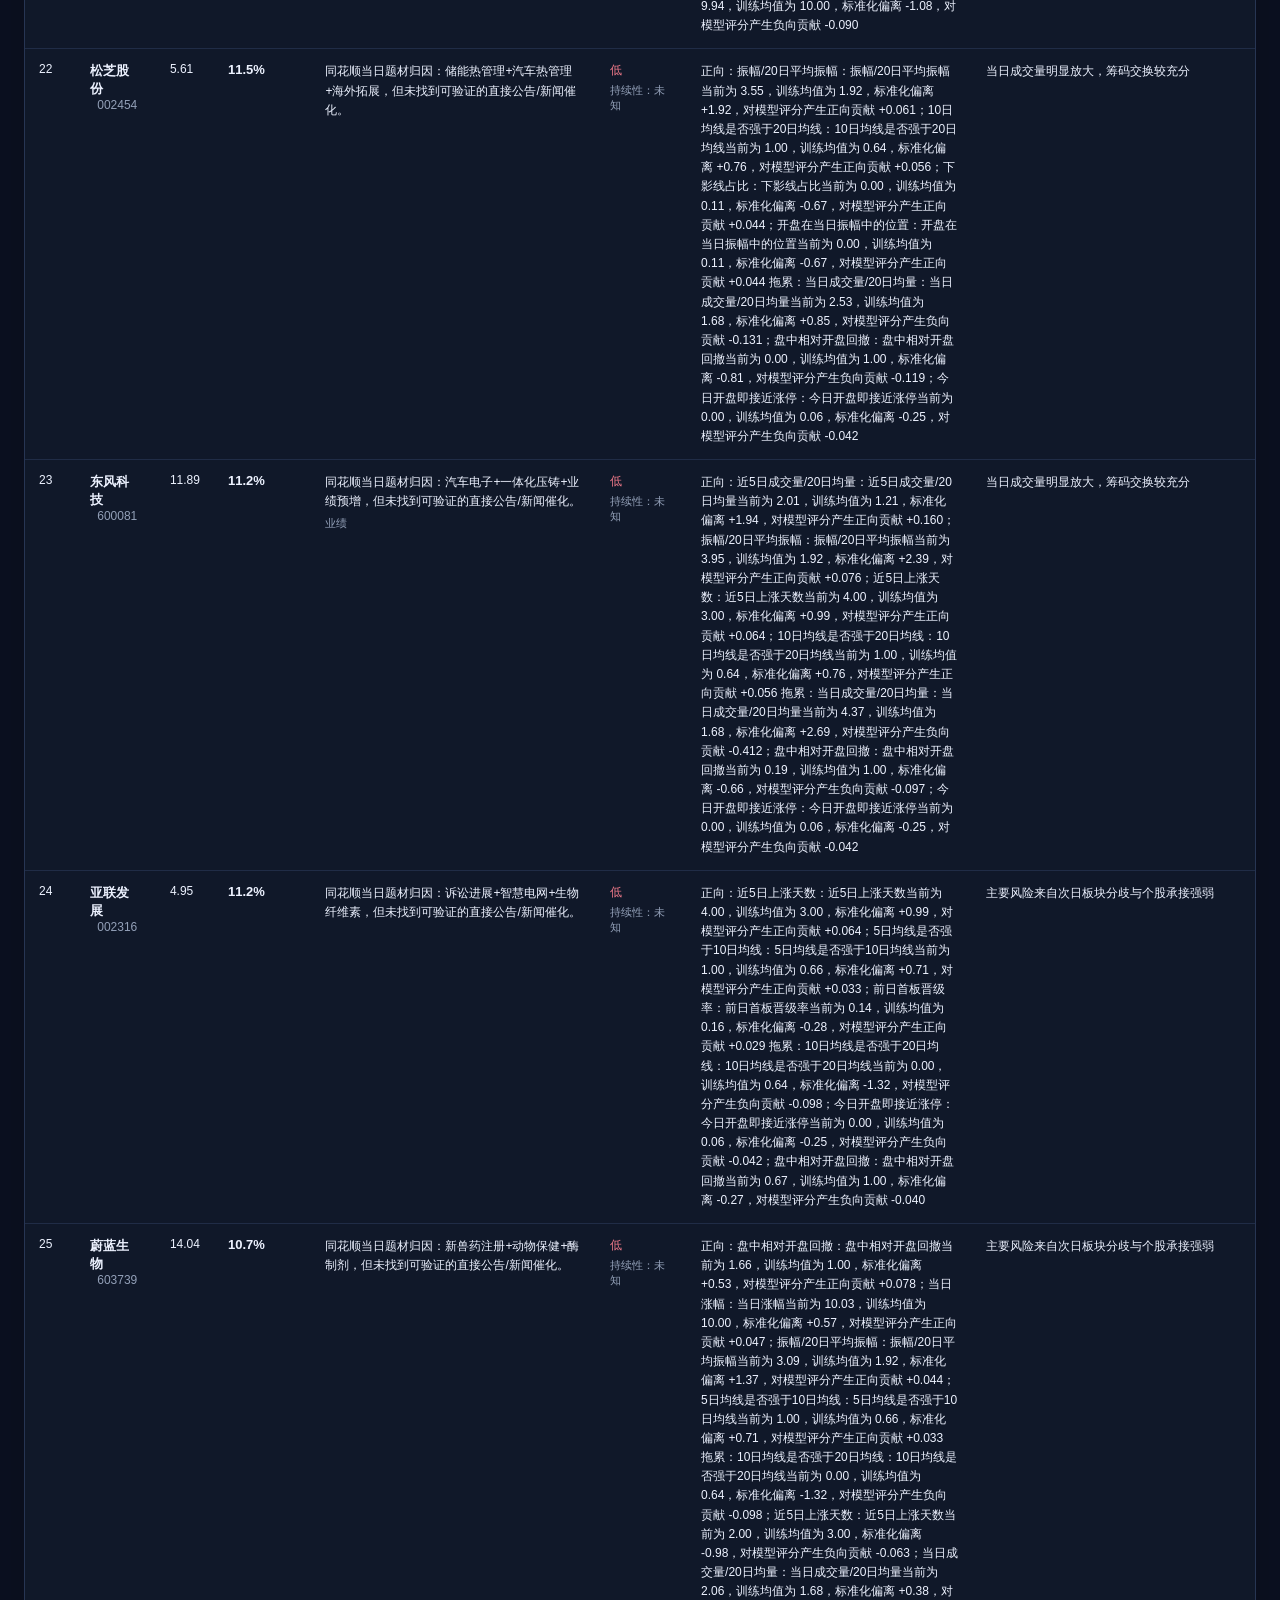
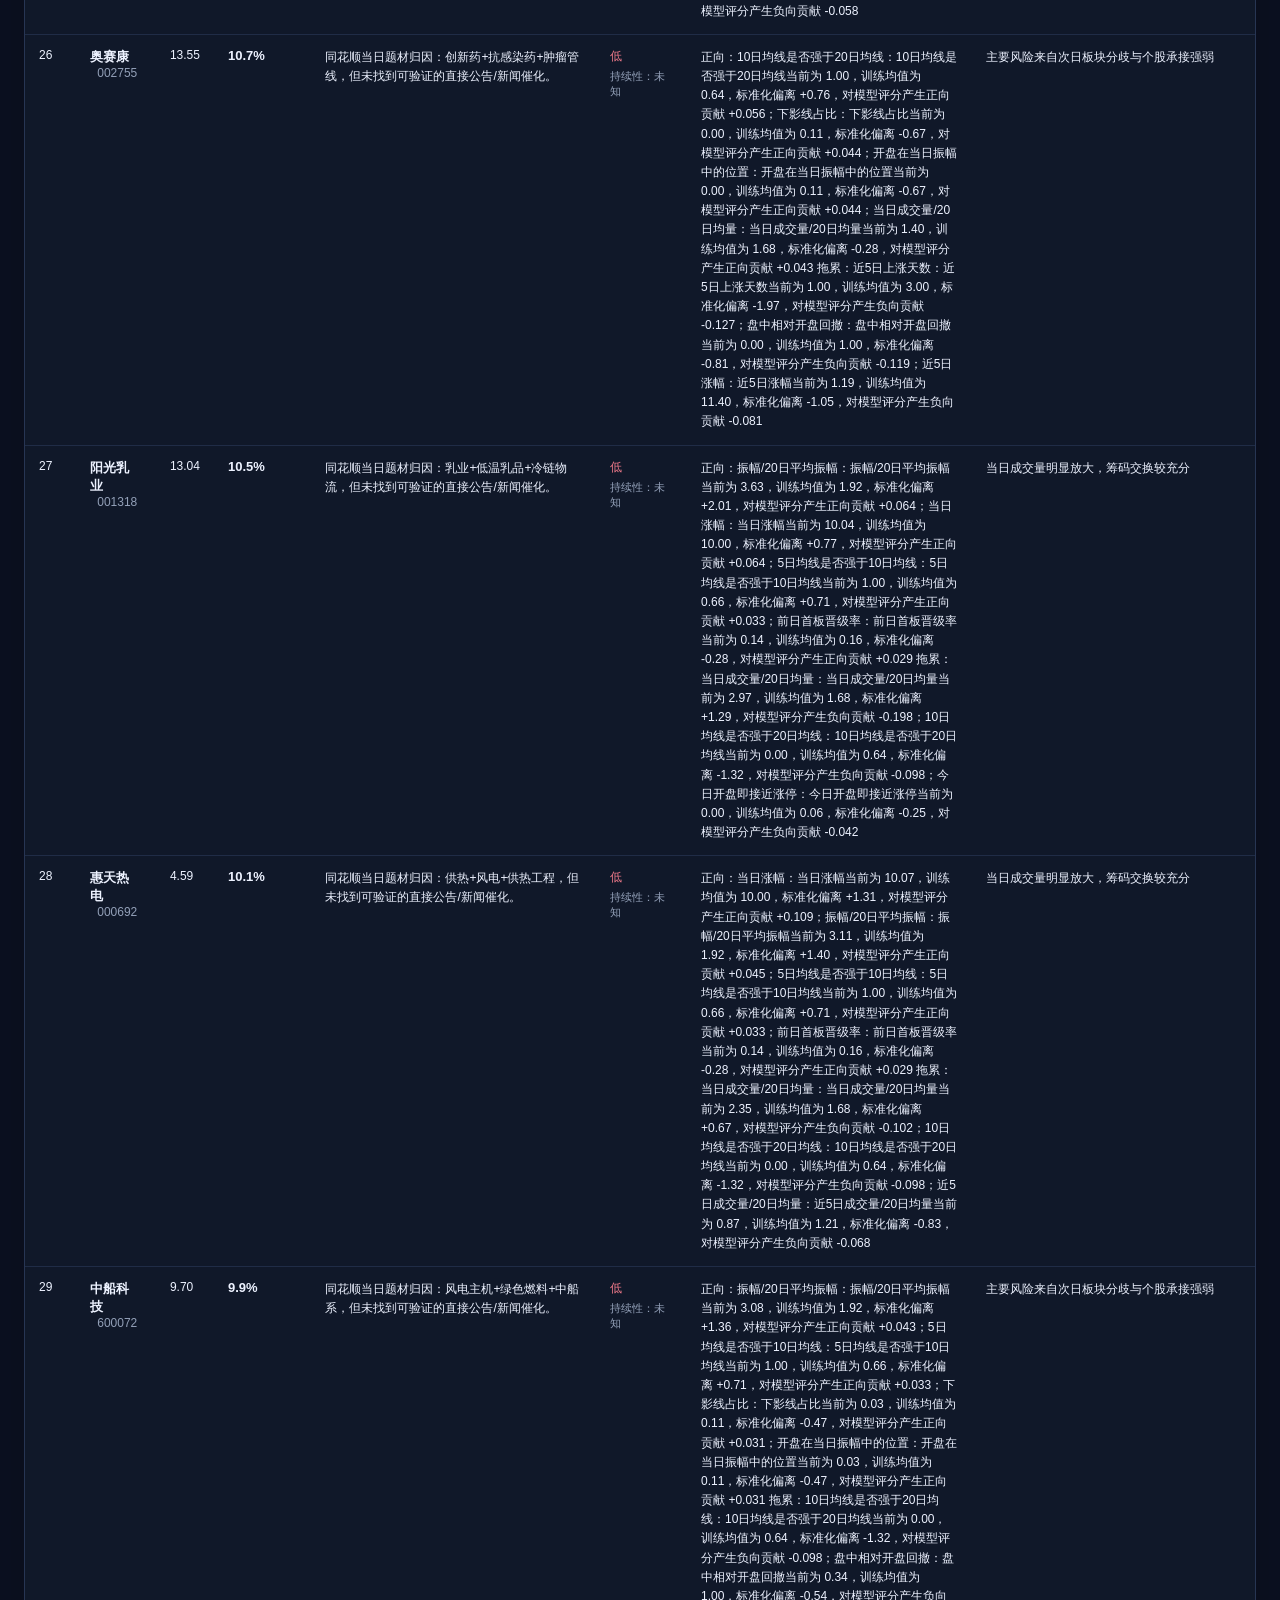
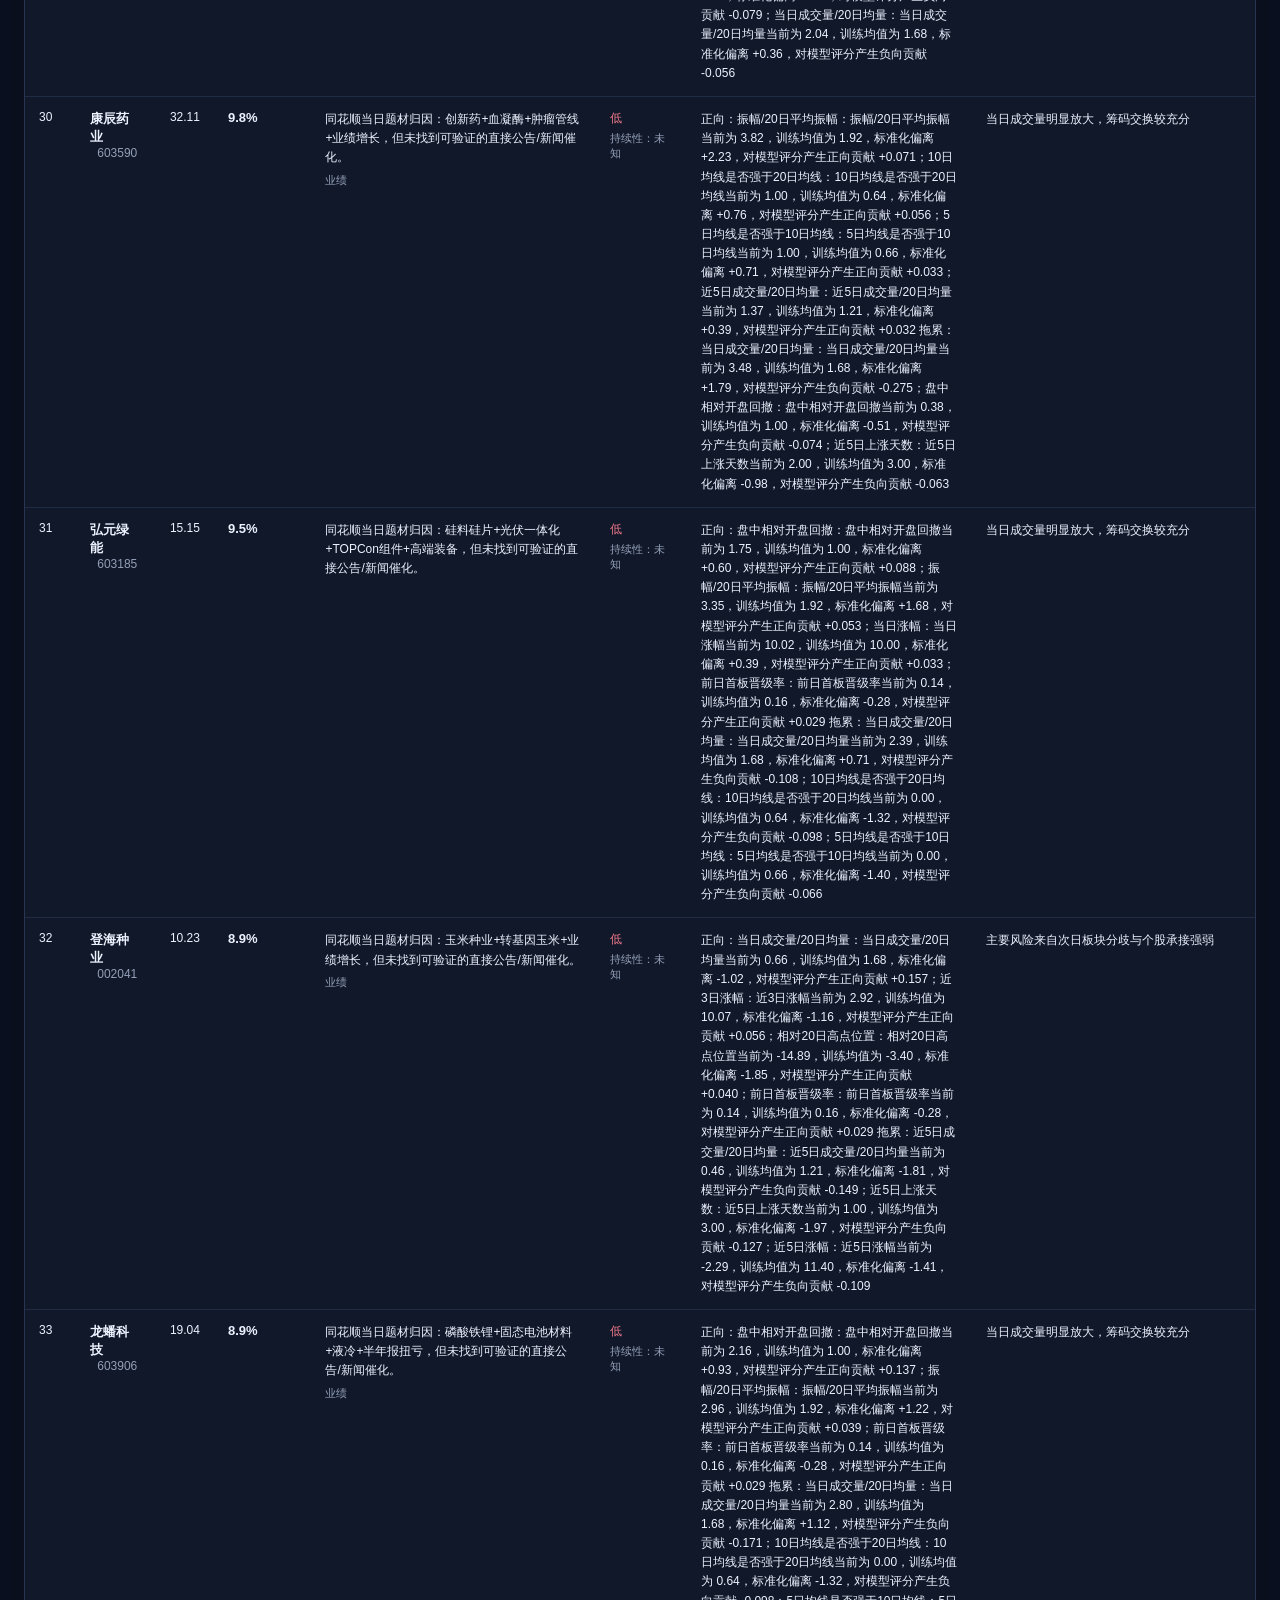
==== commit 103b8ed6: "link V1 homepage to V2 results page" ====
--- a/docs/index.html
+++ b/docs/index.html
@@ -14,7 +14,7 @@
         <h1>A股首板一进二</h1>
         <p class="sub">只分析沪深主板首板股，目标是判断次日晋级二板的概率。</p>
       </div>
-      <div><div class="model-badge" id="modelBadge">V1 · 冻结模型</div><a id="excelLink" class="excel-link hidden" href="./downloads/latest.xlsx" download>下载本次 Excel 复盘</a></div>
+      <div><div class="model-badge" id="modelBadge">V1 · 冻结模型</div><a id="excelLink" class="excel-link hidden" href="./downloads/latest.xlsx" download>下载本次 Excel 复盘</a><a class="excel-link" href="./v2.html">查看 V2 多级连板回测 →</a></div>
     </header>
 
     <section class="status-card" id="statusCard">
--- a/docs/styles.css
+++ b/docs/styles.css
@@ -87,3 +87,7 @@
 
 .excel-link { display:inline-block; margin-top:8px; color:var(--text); text-decoration:none; font-size:12px; border:1px solid var(--line); background:rgba(23,34,56,.75); padding:8px 10px; border-radius:9px; }
 .excel-link:hover { text-decoration:underline; }
+.v2-row{display:flex;justify-content:space-between;gap:16px;padding:10px 0;border-bottom:1px solid #e6e9ee}
+.v2-row:last-child{border-bottom:0}
+.v2-row .code{margin-left:6px}
+.v2-row strong:last-child{white-space:nowrap}
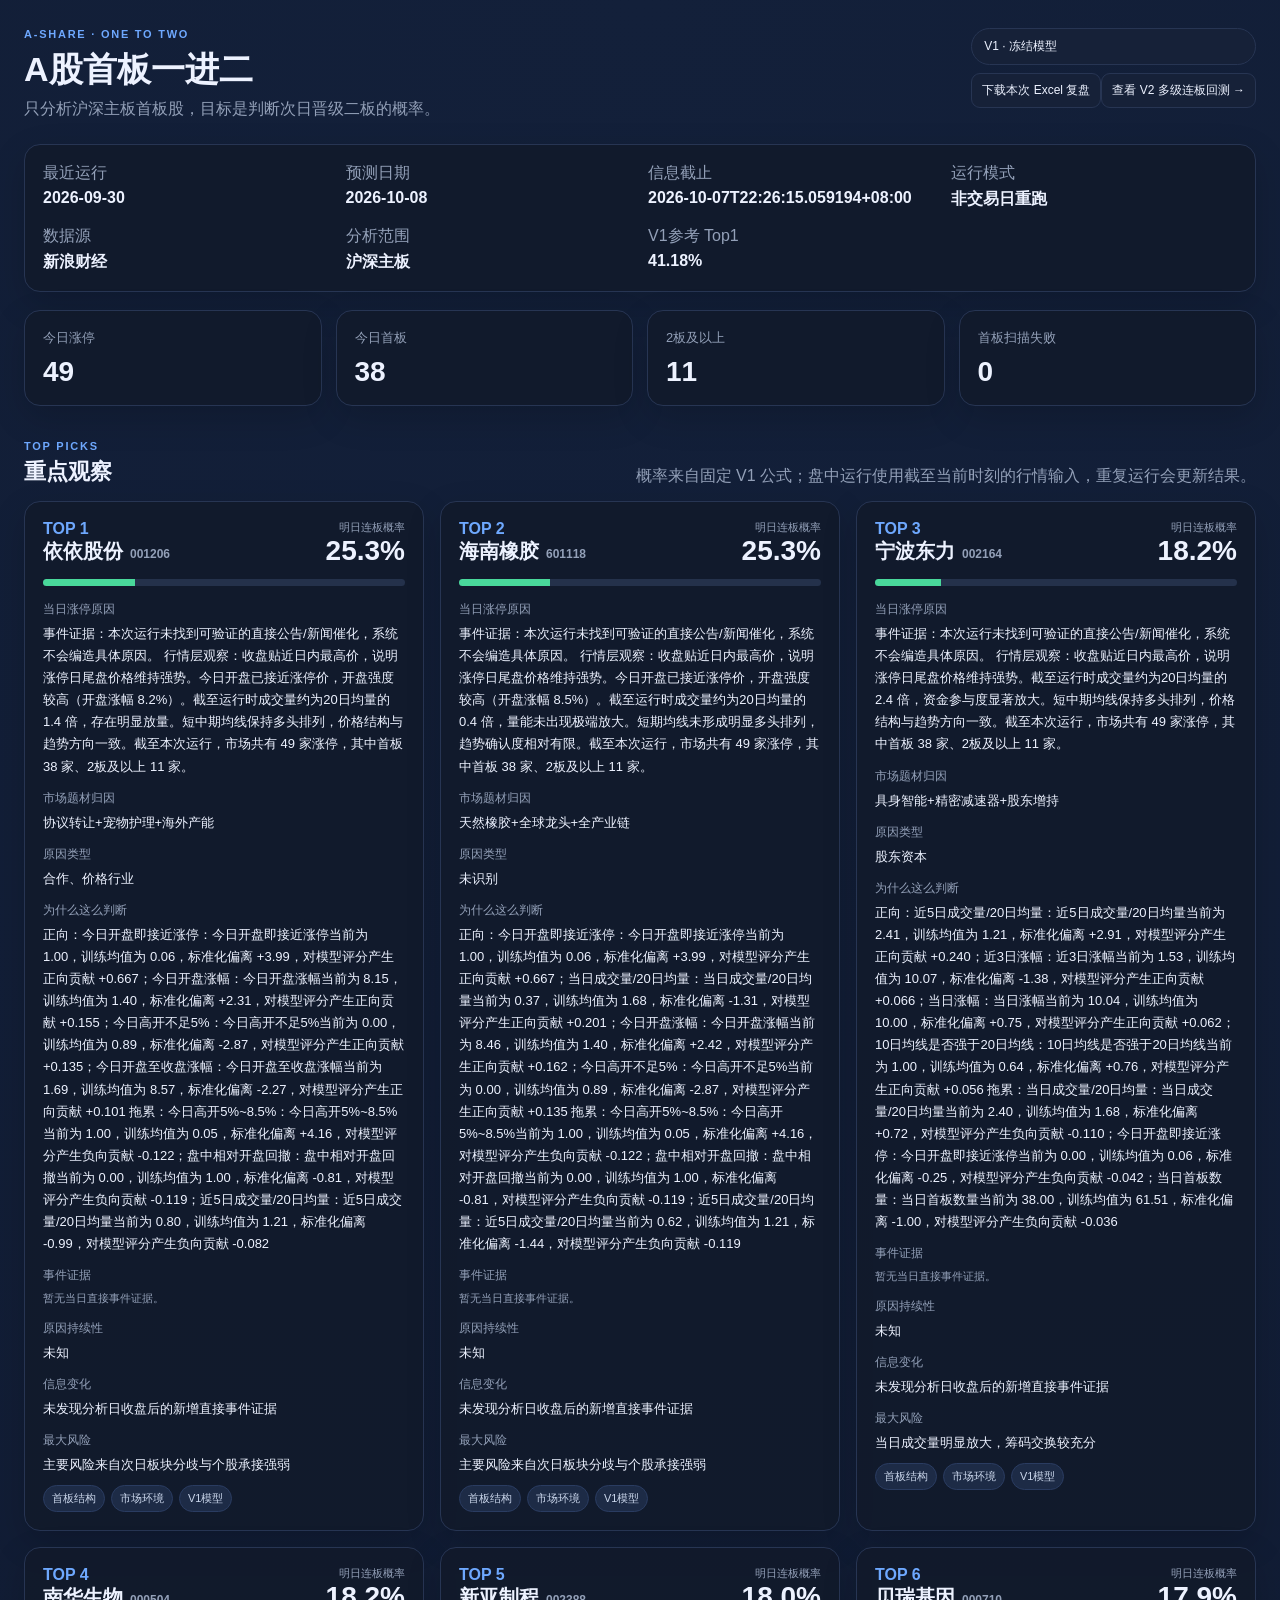
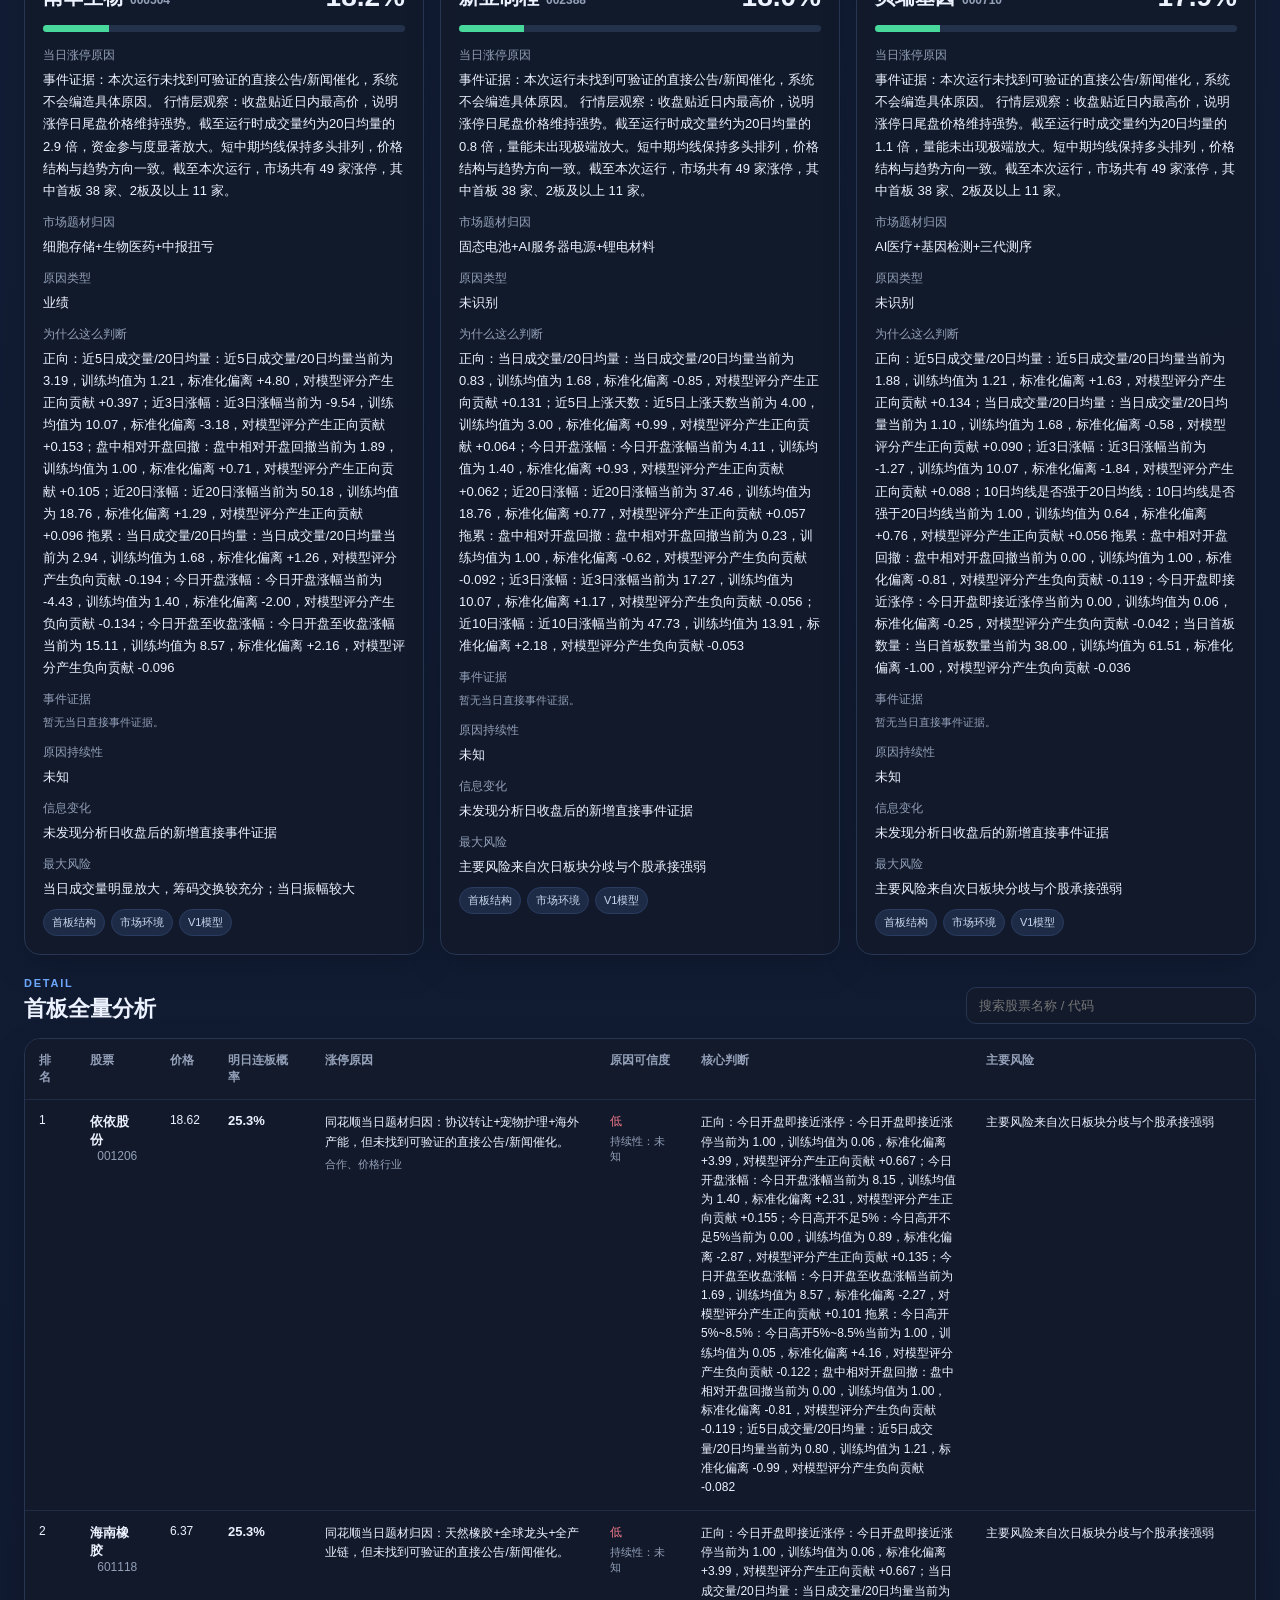
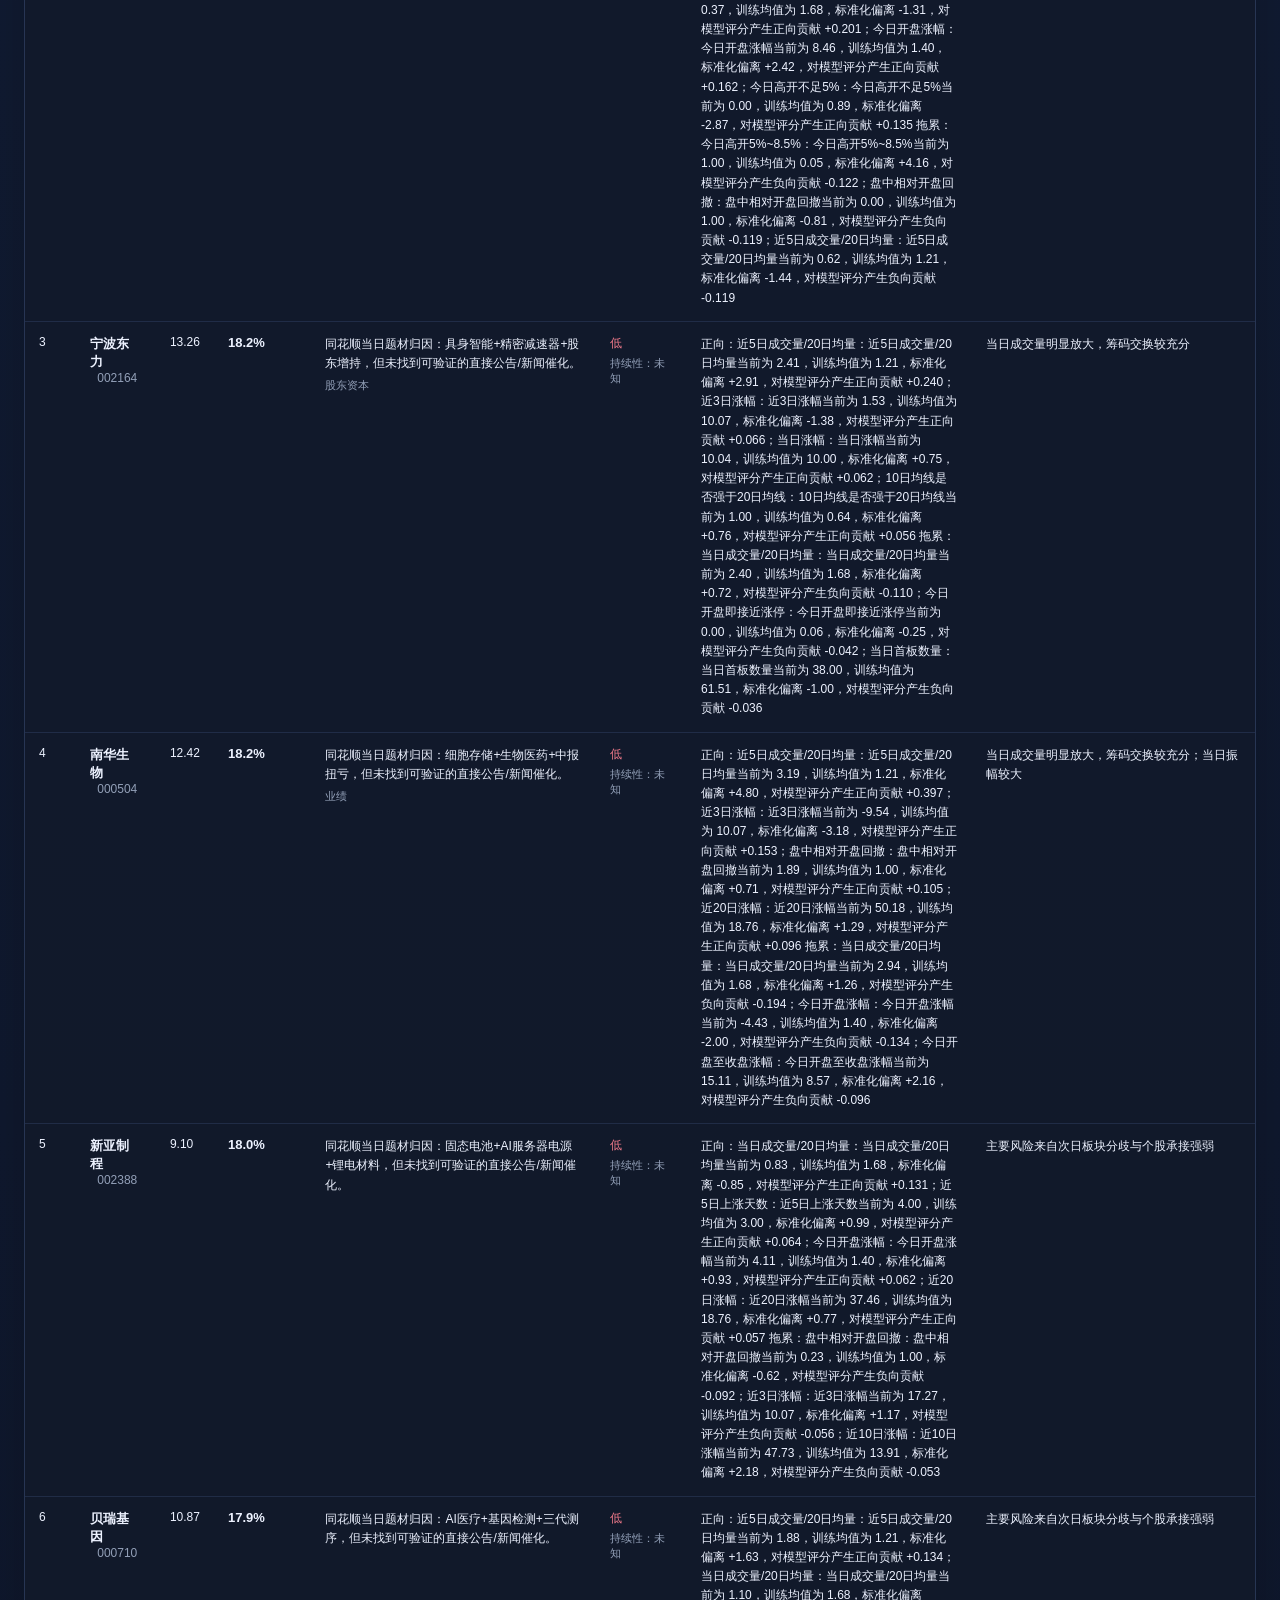
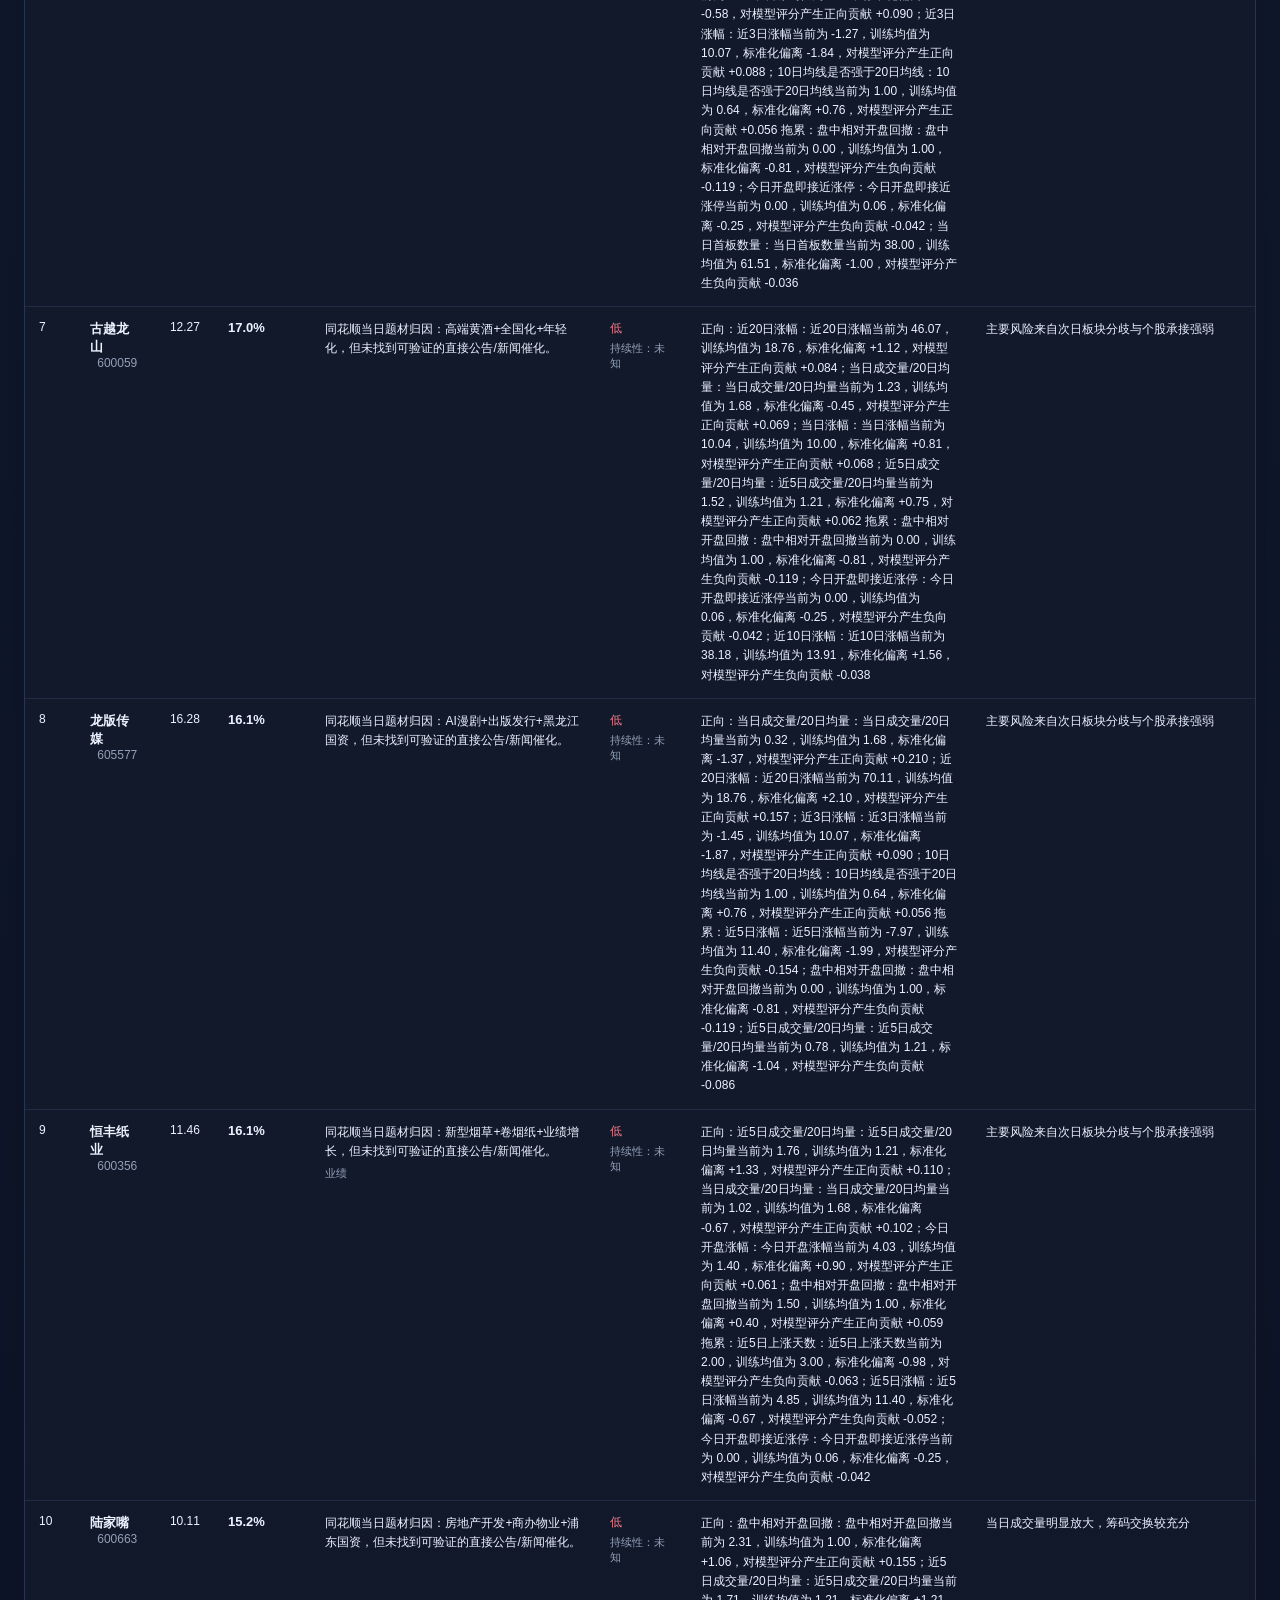
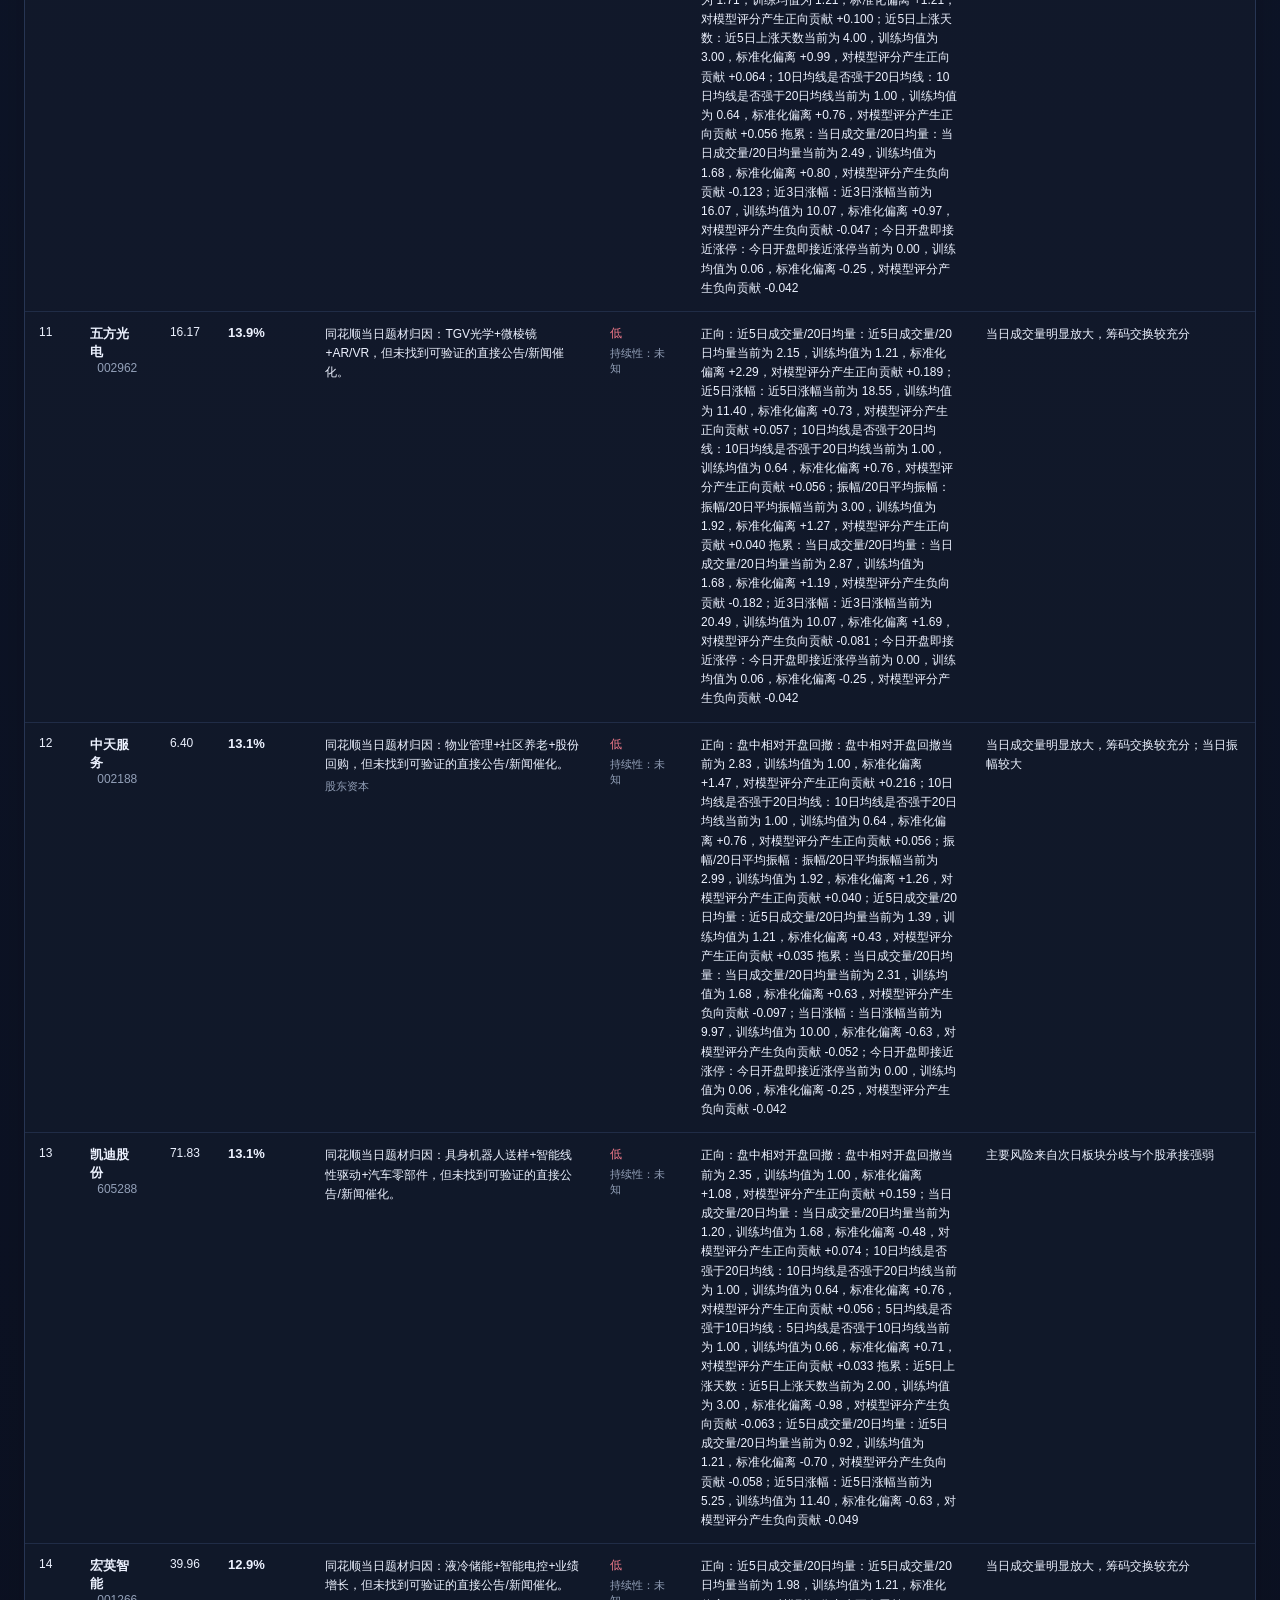
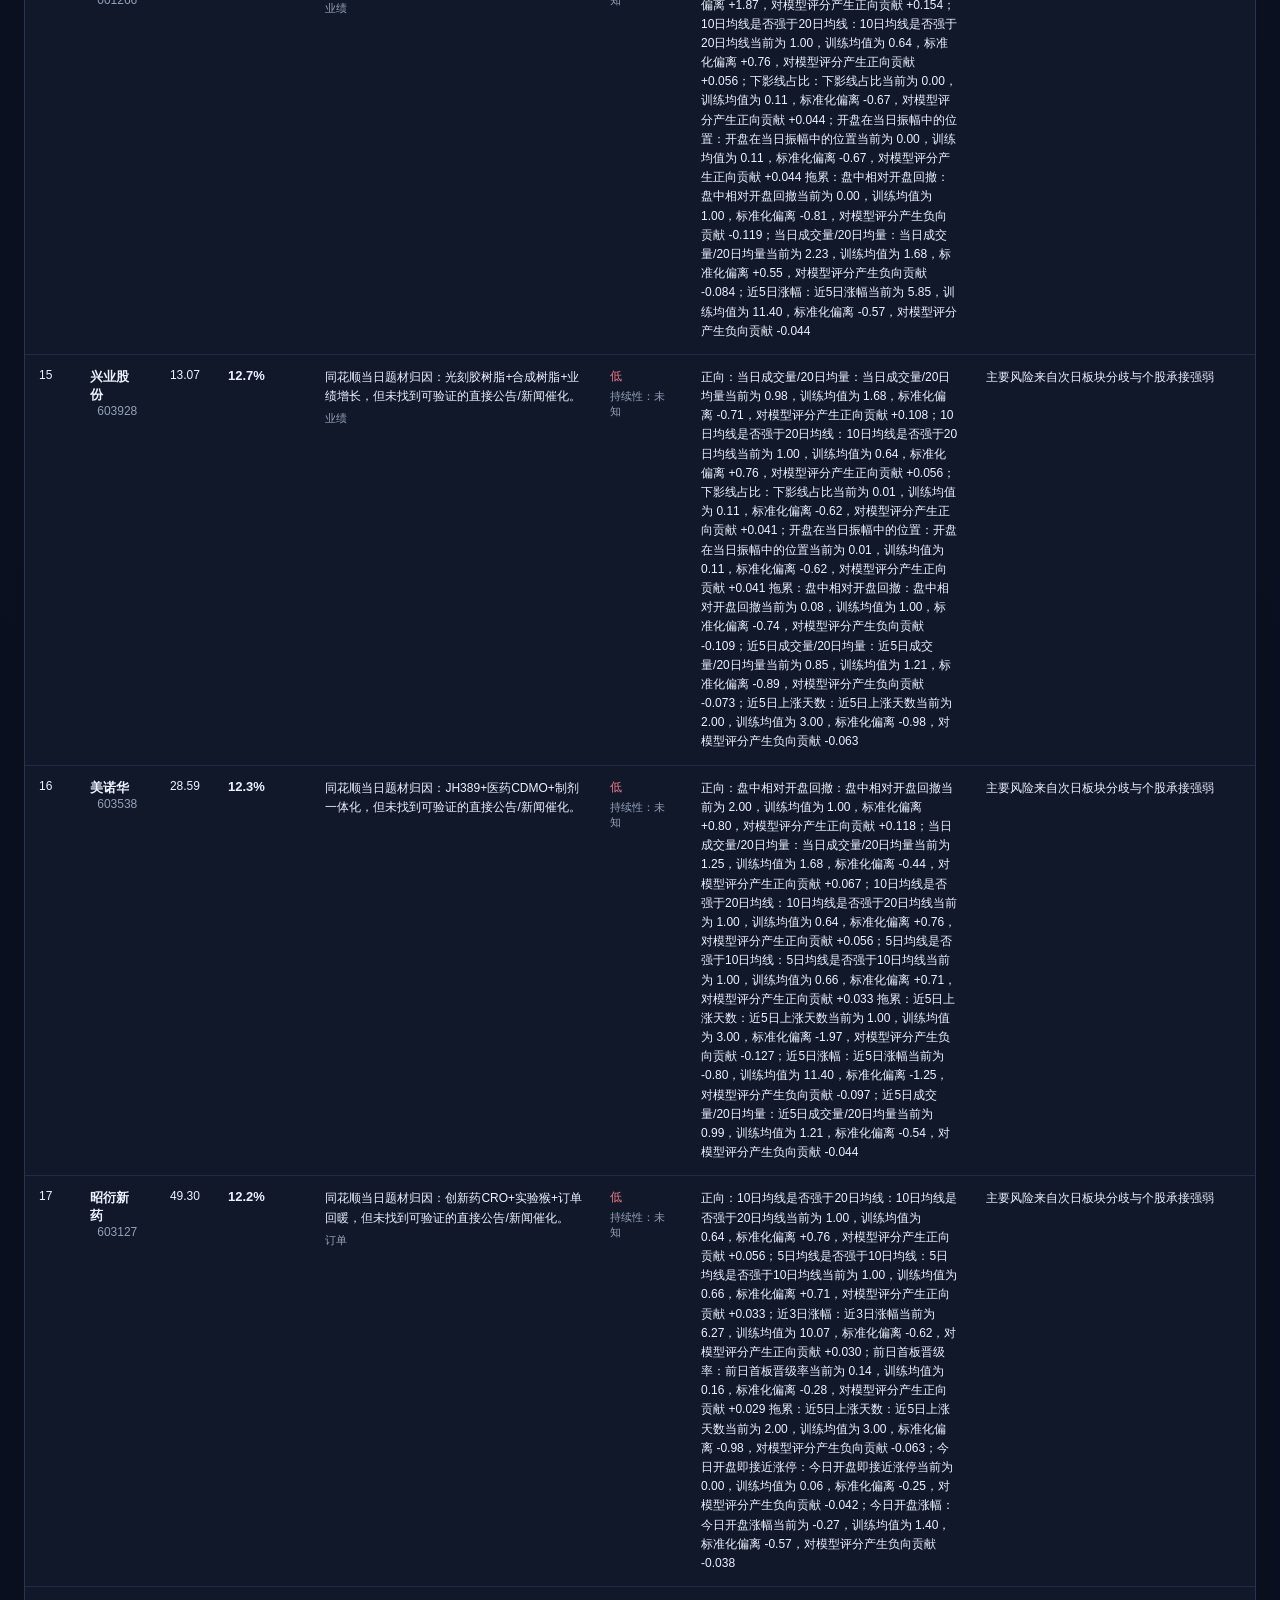
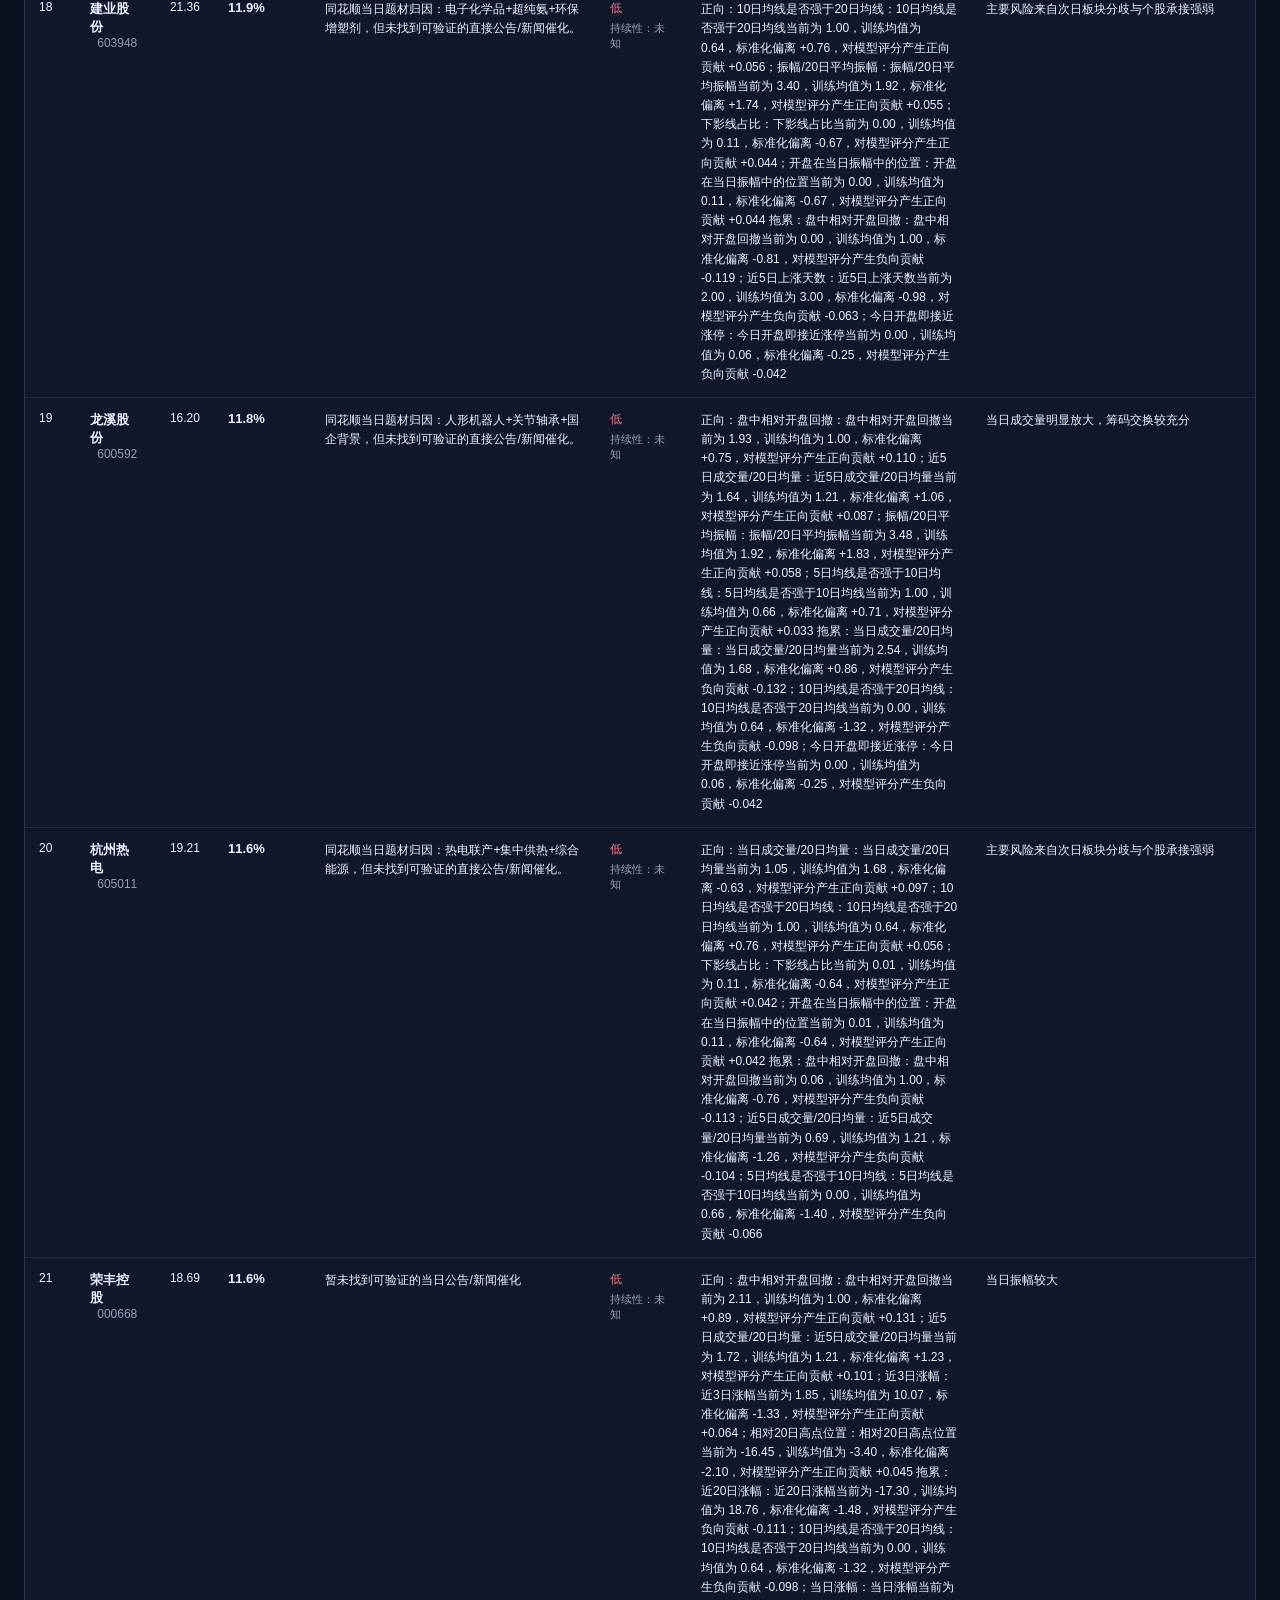
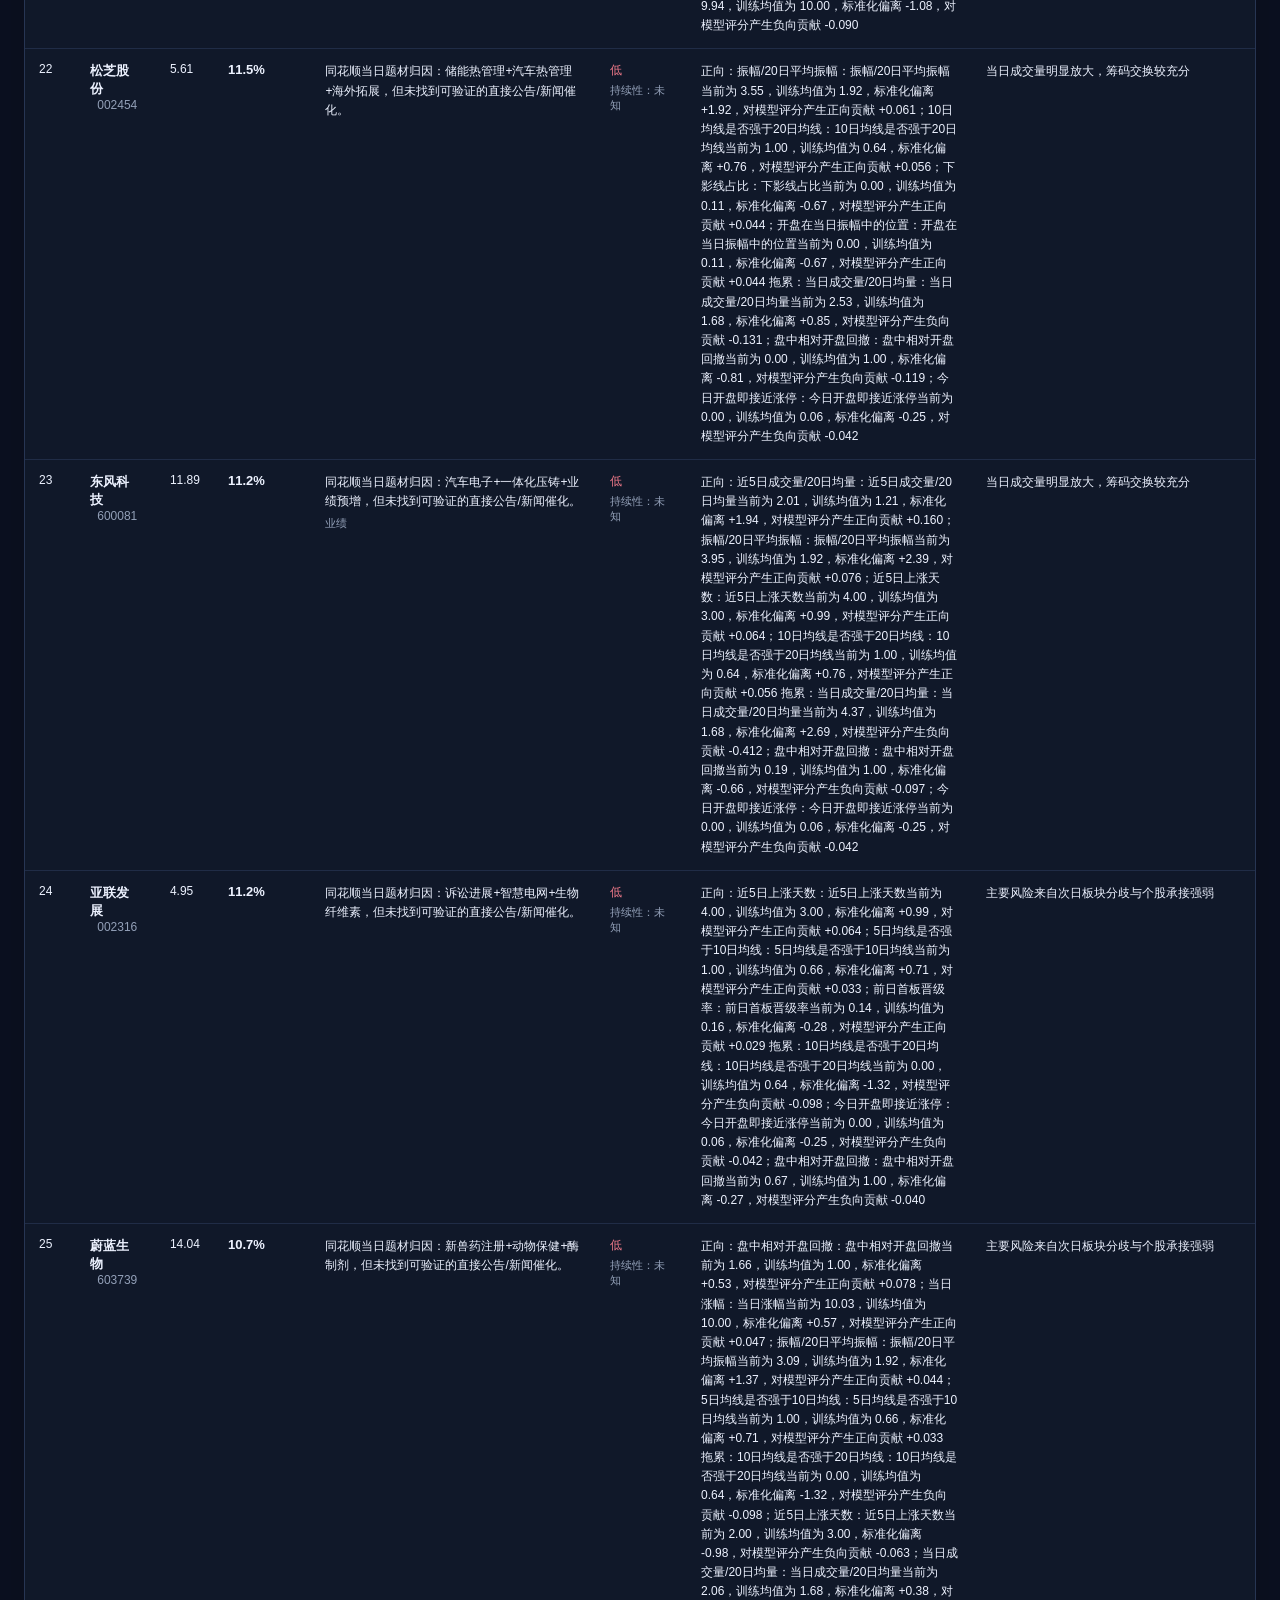
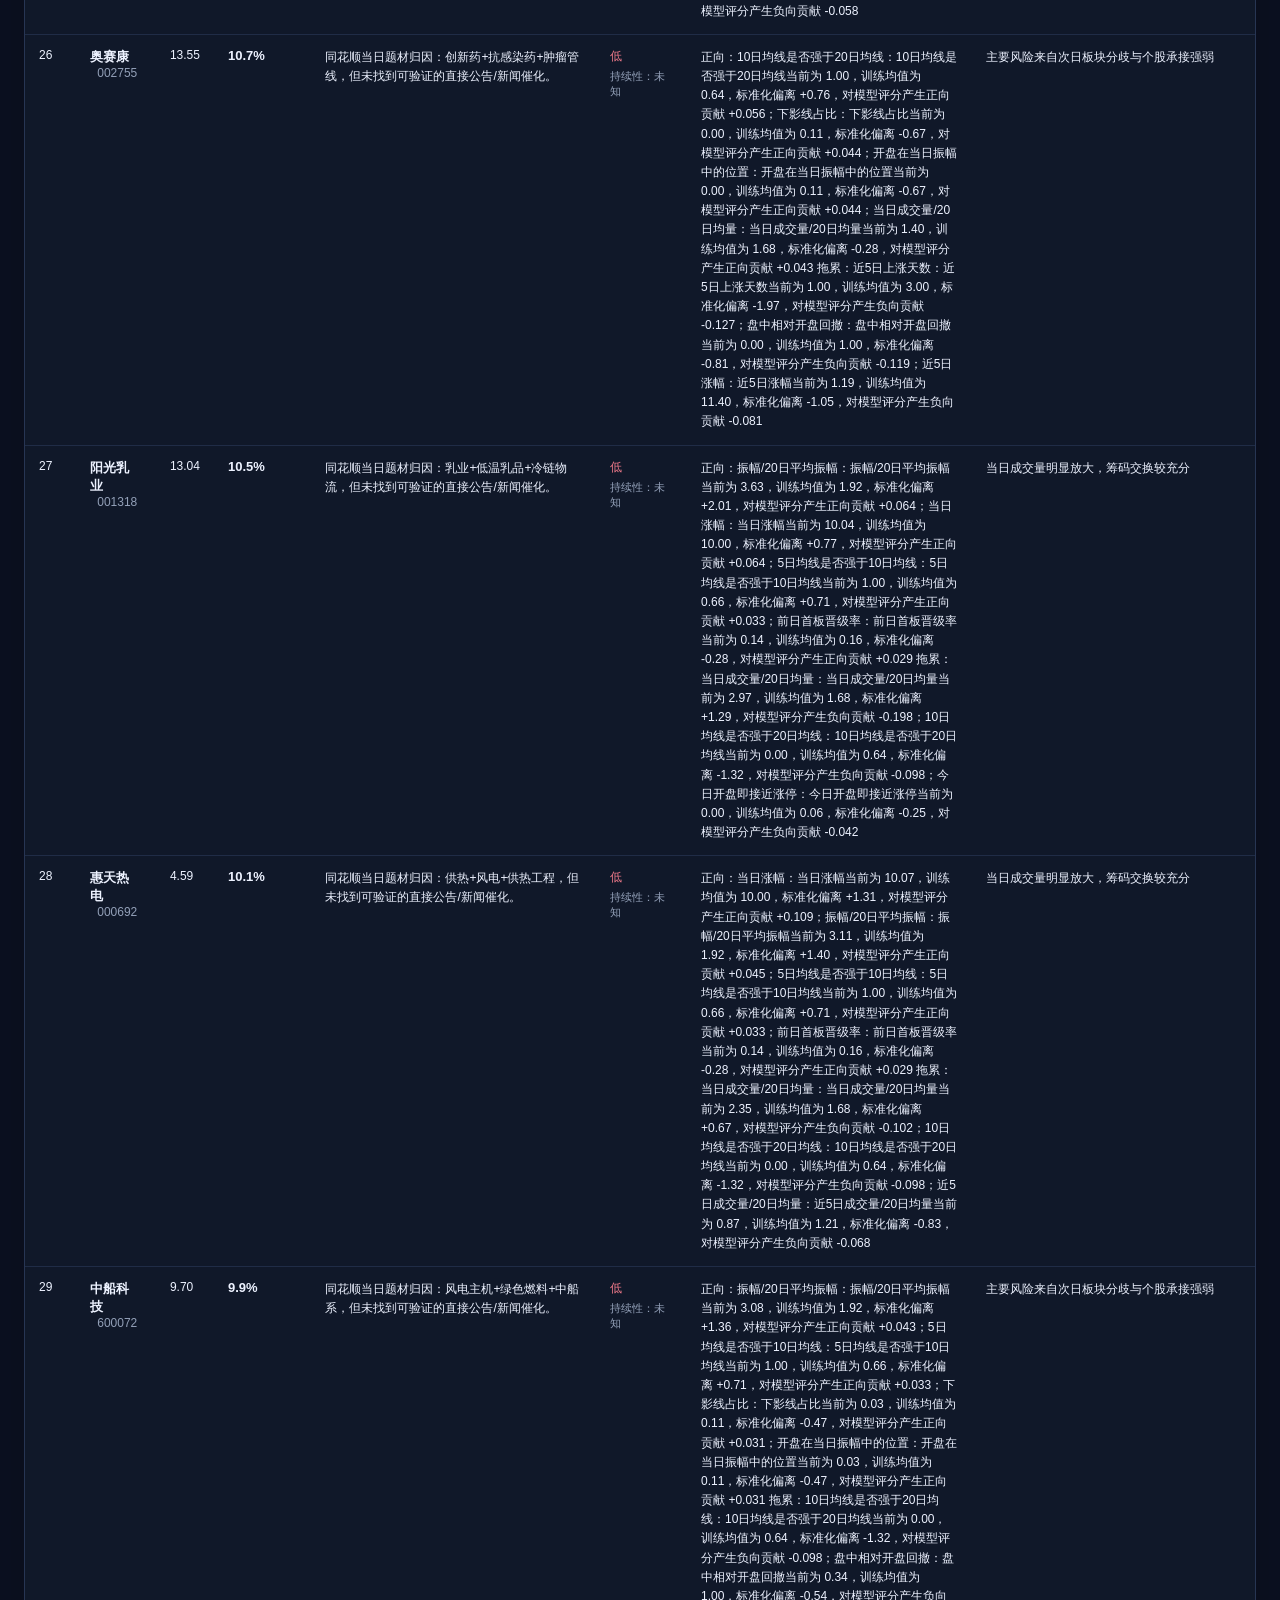
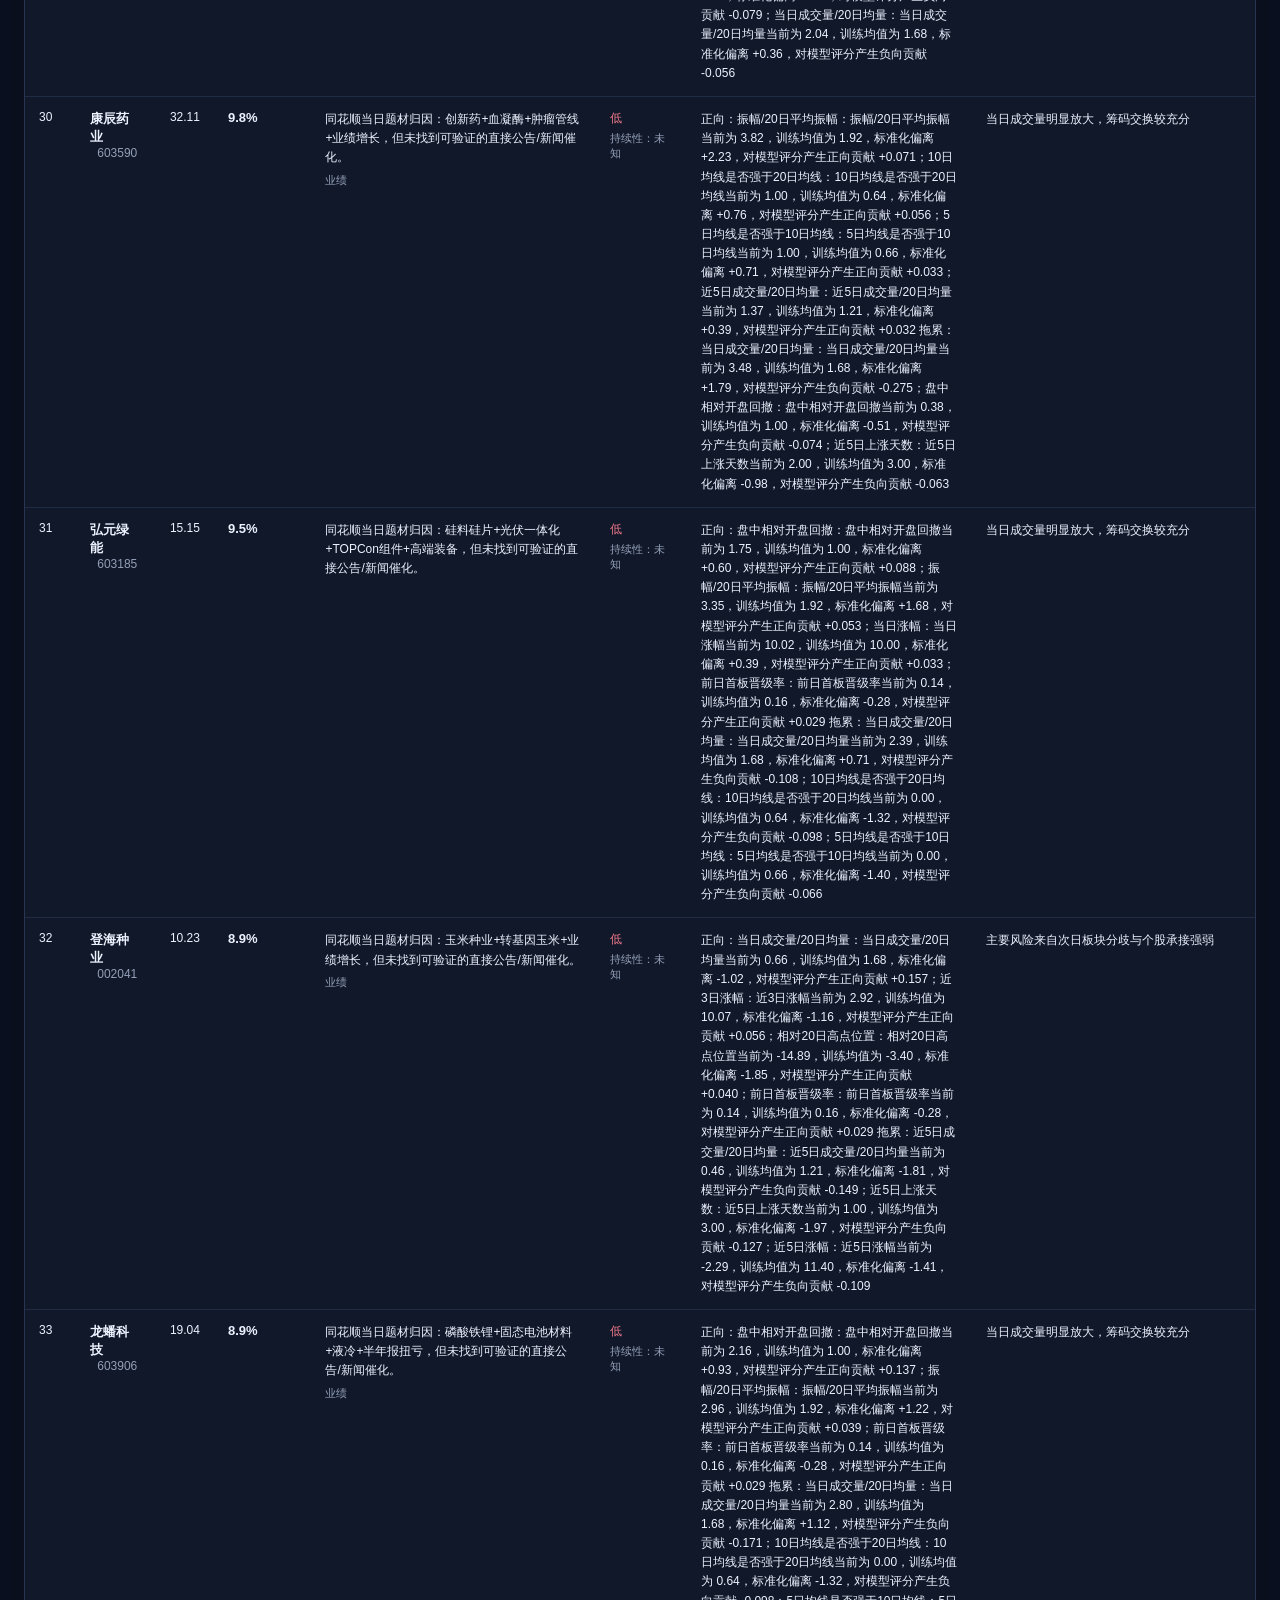
==== commit b1377d6c: "site: separate V2 page from V1 homepage" ====
--- a/docs/index.html
+++ b/docs/index.html
@@ -14,7 +14,7 @@
         <h1>A股首板一进二</h1>
         <p class="sub">只分析沪深主板首板股，目标是判断次日晋级二板的概率。</p>
       </div>
-      <div><div class="model-badge" id="modelBadge">V1 · 冻结模型</div><a id="excelLink" class="excel-link hidden" href="./downloads/latest.xlsx" download>下载本次 Excel 复盘</a><a class="excel-link" href="./v2.html">查看 V2 多级连板回测 →</a></div>
+      <div><div class="model-badge" id="modelBadge">V1 · 冻结模型</div><a id="excelLink" class="excel-link hidden" href="./downloads/latest.xlsx" download>下载本次 Excel 复盘</a><a class="excel-link" href="https://ethanjiang1008-lgtm.github.io/a-share-multi-tier-v2/">查看 V2 多级连板回测 →</a></div>
     </header>
 
     <section class="status-card" id="statusCard">
@@ -95,16 +95,6 @@
         </table>
       </section>
 
-      <section class="section-head">
-        <div>
-          <div class="eyebrow">V2 · MULTI-TIER</div>
-          <h2>多级连板晋级预测</h2>
-        </div>
-        <div class="hint">V2 与 V1 独立；每个板级单独训练。当前展示各级 Top10，预测对象为下一个实际交易日。</div>
-      </section>
-      <section id="multiTierMeta" class="market-grid"></section>
-      <section id="multiTierList" class="cards"></section>
-
       <section class="section-head market-head">
         <div>
           <div class="eyebrow">MARKET CONTEXT</div>
--- a/docs/styles.css
+++ b/docs/styles.css
@@ -91,3 +91,13 @@
 .v2-row:last-child{border-bottom:0}
 .v2-row .code{margin-left:6px}
 .v2-row strong:last-child{white-space:nowrap}
+
+.v2-nav{display:flex;flex-direction:column;align-items:flex-end;gap:8px;min-width:205px}
+.v2-table{min-width:1050px}
+.v2-table td,.v2-table th{white-space:nowrap}
+.v2-table td:first-child{white-space:normal}
+.v2-explainer p{font-size:13px;line-height:1.75;margin:8px 0}
+.v2-explainer .muted{white-space:normal;line-height:1.7}
+.v2-row{border-bottom:1px solid var(--line)}
+.v2-row .muted{margin-left:0}
+@media(max-width:640px){.v2-nav{align-items:flex-start;width:100%}}
